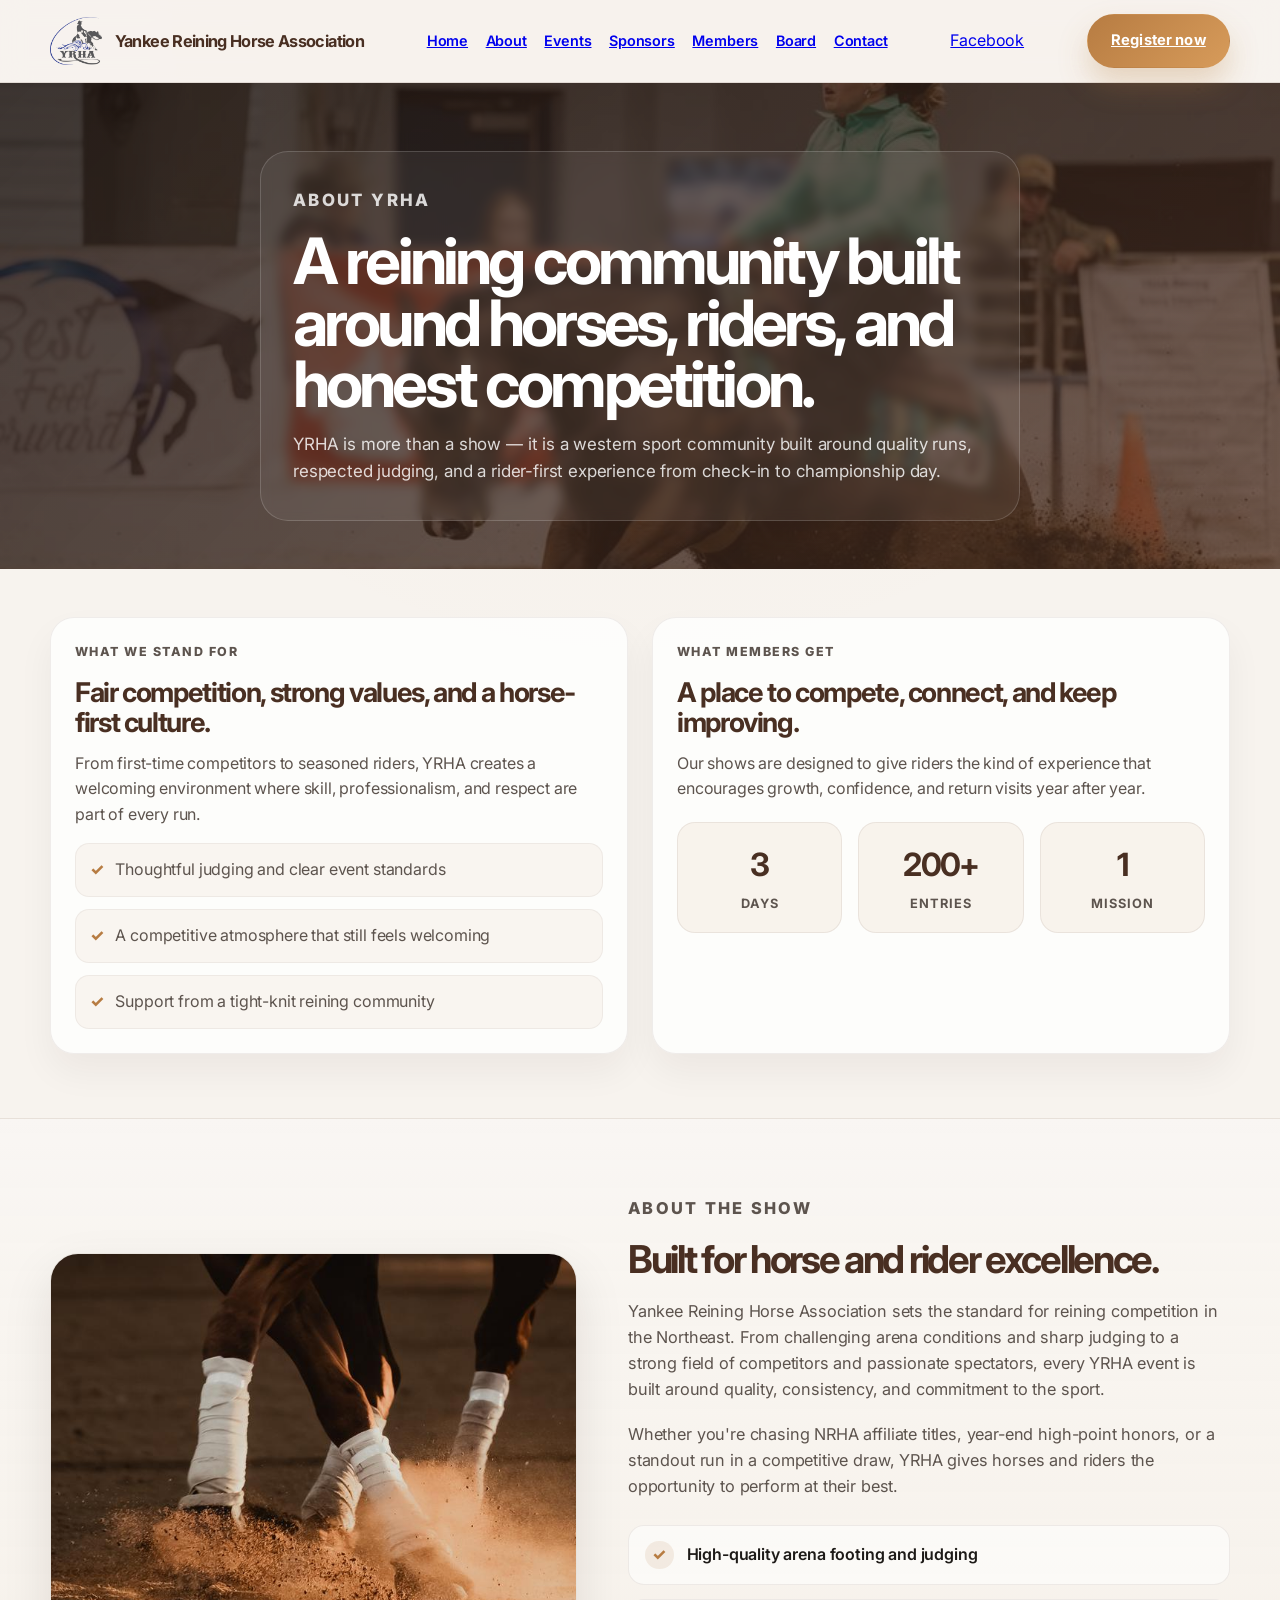
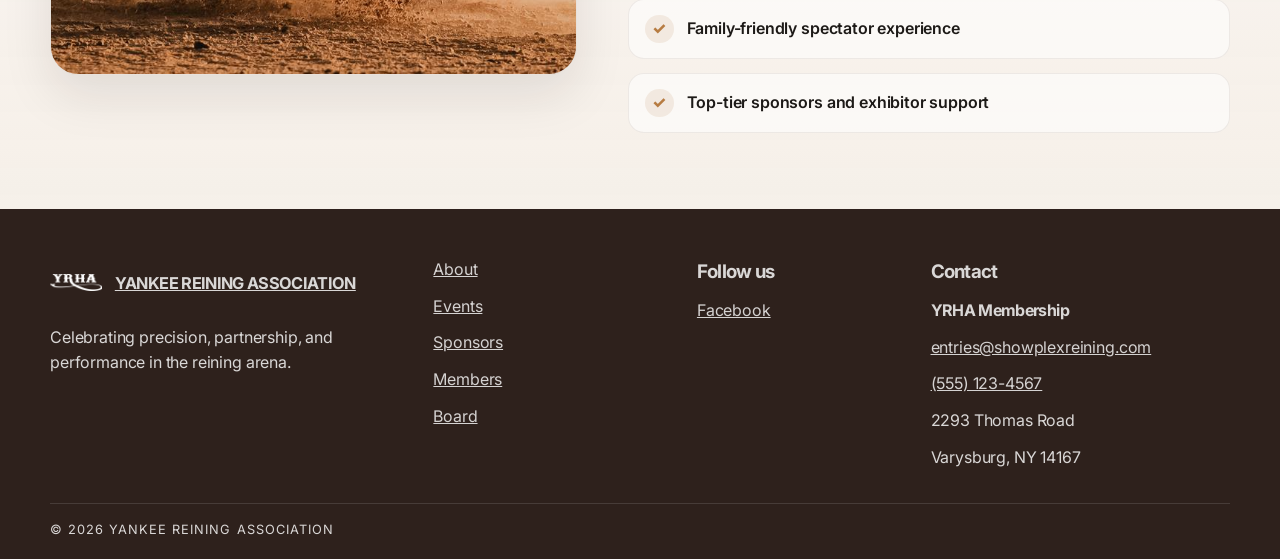
==== about.html @ 29416393 "small changes to the website.  Updated the navigation and footer links, added a Facebook link, and u" ====
<!DOCTYPE html>
<html lang="en">
  <head>
    <meta charset="UTF-8" />
    <meta name="viewport" content="width=device-width, initial-scale=1.0" />
    <title>About | YRHA</title>
    <link rel="preconnect" href="https://fonts.googleapis.com" />
    <link rel="preconnect" href="https://fonts.gstatic.com" crossorigin />
    <link href="https://fonts.googleapis.com/css2?family=Inter:wght@400;500;600;700;800;900&display=swap" rel="stylesheet" />
    <link rel="stylesheet" href="style.css" />
  </head>
  <body>
    <header class="site-header">
      <div class="container nav-wrap">
        <div class="brand" aria-label="Yankee Reining Horse Association">
          <img src="assets/logo-1.png" alt="YRHA logo" class="brand-logo" />
          <span class="brand-text">Yankee Reining Horse Association</span>
        </div>

        <nav class="main-nav" aria-label="Main navigation">
          <a href="index.html">Home</a>
          <a href="about.html">About</a>
          <a href="events.html">Events</a>
          <a href="sponsors.html">Sponsors</a>
          <a href="members.html">Members</a>
          <a href="board.html">Board</a>
          <a href="contact.html">Contact</a>
        </nav>

        <button class="nav-toggle" aria-label="Toggle menu" aria-expanded="false">
          <span></span>
          <span></span>
          <span></span>
        </button>

        <div class="social-links" aria-label="Social media links">
          <a href="https://www.facebook.com/yankeereiners" target="_blank" rel="noreferrer" aria-label="Facebook">Facebook</a>
        </div>

        <a href="https://docs.google.com/forms/d/e/1FAIpQLSfPFnOiqkP-DoOEEoHhEW9WnWeleWplbSbrL23Vqfxdky9NYQ/viewform" class="btn btn-primary nav-cta">Register now</a>
      </div>

      <div class="mobile-nav" aria-label="Mobile navigation">
        <a href="index.html">Home</a>
        <a href="about.html">About</a>
        <a href="events.html">Events</a>
        <a href="sponsors.html">Sponsors</a>
        <a href="members.html">Members</a>
        <a href="board.html">Board</a>
        <a href="contact.html">Contact</a>
      </div>
    </header>

    <script>
      const navToggle = document.querySelector('.nav-toggle');
      const mobileNav = document.querySelector('.mobile-nav');

      if (navToggle && mobileNav) {
        navToggle.addEventListener('click', () => {
          const isOpen = mobileNav.classList.toggle('is-open');
          navToggle.setAttribute('aria-expanded', String(isOpen));
        });
      }
    </script>

    <main>
      <section class="page-hero">
        <div class="container page-hero-inner">
          <p class="page-kicker">About YRHA</p>
          <h1>A reining community built around horses, riders, and honest competition.</h1>
          <p>YRHA is more than a show — it is a western sport community built around quality runs, respected judging, and a rider-first experience from check-in to championship day.</p>
        </div>
      </section>

      <section class="section page-content">
        <div class="container page-grid">
          <div class="page-panel">
            <p class="section-subhead">What we stand for</p>
            <h3>Fair competition, strong values, and a horse-first culture.</h3>
            <p>From first-time competitors to seasoned riders, YRHA creates a welcoming environment where skill, professionalism, and respect are part of every run.</p>
            <ul class="feature-list">
              <li>Thoughtful judging and clear event standards</li>
              <li>A competitive atmosphere that still feels welcoming</li>
              <li>Support from a tight-knit reining community</li>
            </ul>
          </div>

          <div class="page-panel">
            <p class="section-subhead">What members get</p>
            <h3>A place to compete, connect, and keep improving.</h3>
            <p>Our shows are designed to give riders the kind of experience that encourages growth, confidence, and return visits year after year.</p>
            <div class="mini-stats">
              <div class="mini-stat"><strong>3</strong><span>Days</span></div>
              <div class="mini-stat"><strong>200+</strong><span>Entries</span></div>
              <div class="mini-stat"><strong>1</strong><span>Mission</span></div>
            </div>
          </div>
        </div>
      </section>

      <section class="section split-section">
        <div class="container split-grid">
          <div class="section-image">
            <img src="assets/horse-feet.jpeg" alt="Horse rider in reining event" />
          </div>

          <div class="section-copy">
            <p class="eyebrow eyebrow-dark">About the show</p>
            <h2>Built for horse and rider excellence.</h2>
            <p>
              Yankee Reining Horse Association sets the standard for reining competition in the Northeast. From challenging arena conditions and sharp judging to a strong field of competitors and passionate spectators, every YRHA event is built around quality, consistency, and commitment to the sport.
            </p>
            <p>
              Whether you're chasing NRHA affiliate titles, year-end high-point honors, or a standout run in a competitive draw, YRHA gives horses and riders the opportunity to perform at their best.
            </p>

            <div class="check-list">
              <div><span class="check">✓</span><span>High-quality arena footing and judging</span></div>
              <div><span class="check">✓</span><span>Family-friendly spectator experience</span></div>
              <div><span class="check">✓</span><span>Top-tier sponsors and exhibitor support</span></div>
            </div>
          </div>
        </div>
      </section>
    </main>

    <footer id="contact" class="site-footer">
      <div class="container footer-grid">
        <div>
          <a href="index.html" class="brand footer-brand">
            <img src="assets/logo.png" alt="Showplex logo" class="brand-logo" />
            <span class="brand-text">YANKEE REINING ASSOCIATION</span>
          </a>
          <p>Celebrating precision, partnership, and performance in the reining arena.</p>
        </div>

        <div class="footer-links">
          <a href="about.html">About</a>
          <a href="events.html">Events</a>
          <a href="sponsors.html">Sponsors</a>
          <a href="members.html">Members</a>
          <a href="board.html">Board</a>
        </div>

        <div class="footer-socials">
          <h3>Follow us</h3>
          <a href="https://www.facebook.com/yankeereiners" target="_blank" rel="noreferrer">Facebook</a>
        </div>

        <div class="contact-box">
          <h3>Contact</h3>
          <p><strong>YRHA Membership</strong></p>
          <a href="mailto:entries@showplexreining.com">entries@showplexreining.com</a>
          <a href="tel:+15551234567">(555) 123-4567</a>
          <p>2293 Thomas Road</p>
          <p>Varysburg, NY 14167</p>
        </div>
      </div>
      <div class="container footer-bottom">
        <span>© 2026 YANKEE REINING ASSOCIATION</span>
      </div>
    </footer>
  </body>
</html>
---- style.css ----
:root {
  --bg: #f7f3ee;
  --surface: #fffdf9;
  --surface-soft: #f0e4d3;
  --primary: #492f22;
  --primary-dark: #2d1d17;
  --secondary: #b77c42;
  --secondary-soft: #f6dfbf;
  --accent: #8e6241;
  --text: #1d1a17;
  --text-soft: #5d544e;
  --line: rgba(73, 47, 34, 0.12);
  --shadow: 0 20px 50px rgba(33, 22, 17, 0.10);
  --radius: 22px;
  --container: 1180px;
  --section-space: 4.75rem;
}

* {
  box-sizing: border-box;
}

html {
  scroll-behavior: smooth;
}

body {
  margin: 0;
  font-family: "Inter", sans-serif;
  background:
    radial-gradient(circle at top, rgba(201, 141, 77, 0.05), transparent 30%),
    var(--bg);
  color: var(--text);
  line-height: 1.6;
  letter-spacing: -0.01em;
}

h1,
h2,
h3,
h4,
strong,
button {
  letter-spacing: -0.04em;
}

img {
  display: block;
  max-width: 100%;
}

p,
h1,
h2,
h3,
figure,
ul {
  margin: 0;
}

ul {
  padding-left: 0;
  list-style: none;
}

.container {
  width: min(var(--container), calc(100% - 2rem));
  margin: 0 auto;
}

.section {
  position: relative;
  padding: var(--section-space) 0;
}

.section + .section {
  border-top: 1px solid rgba(62, 42, 29, 0.08);
}

.site-header {
  position: sticky;
  top: 0;
  z-index: 50;
  backdrop-filter: blur(12px);
  background: rgba(247, 243, 238, 0.86);
  border-bottom: 1px solid var(--line);
}

.nav-wrap {
  display: flex;
  align-items: center;
  justify-content: space-between;
  gap: 1rem;
  min-height: 82px;
}

.brand {
  display: inline-flex;
  align-items: center;
  gap: 0.8rem;
  font-weight: 700;
  min-width: 0;
}

.brand-logo {
  width: 52px;
  height: 52px;
  object-fit: contain;
  border-radius: 12px;
}

.brand-text {
  font-size: 1.02rem;
  letter-spacing: -0.04em;
  color: var(--primary);
}

.main-nav {
  display: flex;
  align-items: center;
  gap: 1.1rem;
  color: var(--text-soft);
  font-size: 0.9rem;
  font-weight: 600;
}

.main-nav a,
.social-links a,
.footer-links a,
.contact-box a,
.footer-socials a {
  transition: color 0.2s ease, opacity 0.2s ease;
}

.main-nav a:hover,
.social-links a:hover,
.footer-links a:hover,
.contact-box a:hover,
.footer-socials a:hover {
  color: var(--primary);
}

.btn {
  display: inline-flex;
  align-items: center;
  justify-content: center;
  padding: 0.9rem 1.45rem;
  border-radius: 999px;
  border: 1px solid transparent;
  font-weight: 700;
  font-size: 0.92rem;
  letter-spacing: 0.01em;
  transition: transform 0.2s ease, box-shadow 0.2s ease, filter 0.2s ease;
}

.btn-primary {
  background: linear-gradient(135deg, var(--secondary) 0%, #d79b5a 100%);
  color: #fff;
  box-shadow: 0 16px 30px rgba(183, 124, 66, 0.28);
}

.btn-primary:hover {
  background: linear-gradient(135deg, #aa6f3d 0%, #c9864b 100%);
}

.cta-row {
  display: flex;
  flex-wrap: wrap;
  gap: 0.9rem;
  margin-top: 1.8rem;
}

.hero {
  position: relative;
  background: url("assets/Showplex background.jpeg") center/cover no-repeat;
  padding: 4.75rem 0 4.25rem;
  overflow: hidden;
}

.hero-overlay {
  position: absolute;
  inset: 0;
  background: linear-gradient(90deg, rgba(17, 12, 10, 0.64), rgba(17, 12, 10, 0.22));
}

.hero-grid {
  position: relative;
  z-index: 1;
  display: grid;
  grid-template-columns: 1.2fr 0.8fr;
  align-items: center;
  gap: clamp(2rem, 4vw, 4rem);
}

.hero-copy {
  color: white;
}

.hero-copy h1 {
  max-width: 650px;
  font-size: clamp(2.8rem, 5vw, 5rem);
  line-height: 0.96;
  letter-spacing: -0.06em;
  text-shadow: 0 8px 28px rgba(0, 0, 0, 0.12);
}

.hero-info-card {
  width: min(100%, 360px);
  padding: 1.8rem 1.5rem;
  border-radius: 26px;
  background: rgba(255, 255, 255, 0.95);
  box-shadow: 0 20px 40px rgba(33, 22, 17, 0.08);
  border: 1px solid rgba(22, 17, 15, 0.08);
}

.hero-info-card h2 {
  font-size: 2rem;
  letter-spacing: -0.05em;
  margin-bottom: 0.9rem;
  color: var(--primary);
}

.hero-metrics {
  display: flex;
  flex-wrap: wrap;
  gap: 1.25rem 1.5rem;
  margin-top: 2.2rem;
}

.hero-metrics li {
  display: flex;
  flex-direction: column;
  min-width: 120px;
  padding: 0.95rem 1.1rem;
  border-radius: 18px;
  background: rgba(255, 255, 255, 0.10);
  border: 1px solid rgba(255, 255, 255, 0.18);
  backdrop-filter: blur(8px);
  box-shadow: 0 16px 28px rgba(17, 12, 10, 0.12);
}

.hero-metrics strong {
  font-size: clamp(1.7rem, 2.2vw, 2.4rem);
  line-height: 1;
  letter-spacing: -0.06em;
  color: #fff;
}

.hero-metrics span {
  color: rgba(255, 255, 255, 0.82);
  font-size: 0.78rem;
  font-weight: 600;
  letter-spacing: 0.03em;
  text-transform: uppercase;
}

.split-section {
  background: linear-gradient(180deg, rgba(255,255,255,0.28), rgba(240,228,211,0.18));
}

.split-grid {
  display: grid;
  grid-template-columns: 1.05fr 1.2fr;
  align-items: center;
  gap: clamp(2rem, 4vw, 3.5rem);
}

.section-image {
  overflow: hidden;
  border-radius: 28px;
  box-shadow: var(--shadow);
  border: 1px solid rgba(73, 47, 34, 0.08);
}

.section-image img {
  width: 100%;
  height: 100%;
  min-height: 420px;
  object-fit: cover;
}

.section-copy {
  display: flex;
  flex-direction: column;
  gap: 1.15rem;
}

.eyebrow {
  display: inline-flex;
  align-items: center;
  gap: 0.5rem;
  font-size: 0.76rem;
  font-weight: 800;
  letter-spacing: 0.14em;
  text-transform: uppercase;
  color: var(--secondary);
}

.eyebrow-dark {
  color: var(--primary);
}

.section-copy h2 {
  font-size: clamp(2.2rem, 3vw, 3.1rem);
  line-height: 1.05;
  letter-spacing: -0.06em;
  color: var(--primary);
}

.section-copy p {
  color: var(--text-soft);
  font-size: 1.02rem;
}

.check-list {
  display: grid;
  gap: 0.9rem;
  margin-top: 0.5rem;
}

.check-list > div {
  display: flex;
  align-items: center;
  gap: 0.8rem;
  padding: 0.9rem 1rem;
  background: rgba(255,255,255,0.55);
  border: 1px solid rgba(73, 47, 34, 0.08);
  border-radius: 16px;
  color: var(--text);
  font-weight: 600;
}

.check {
  display: inline-flex;
  align-items: center;
  justify-content: center;
  width: 1.8rem;
  height: 1.8rem;
  border-radius: 50%;
  background: rgba(183, 124, 66, 0.12);
  color: var(--secondary);
  font-weight: 800;
}

.section-heading {
  display: flex;
  flex-direction: column;
  gap: 0.5rem;
  max-width: 640px;
  margin: 0 auto 2rem;
}

.section-heading.center {
  align-items: center;
  text-align: center;
}

.section-heading h2 {
  font-size: clamp(2rem, 3vw, 3rem);
  line-height: 1.08;
  letter-spacing: -0.06em;
  color: var(--primary);
}

.events-grid {
  display: grid;
  grid-template-columns: repeat(3, minmax(0, 1fr));
  gap: 1.5rem;
}

.event-card {
  display: flex;
  flex-direction: column;
  overflow: hidden;
  border-radius: 22px;
  background: rgba(255, 255, 255, 0.78);
  border: 1px solid rgba(73, 47, 34, 0.08);
  box-shadow: 0 18px 40px rgba(33, 22, 17, 0.06);
  transition: transform 0.2s ease, box-shadow 0.2s ease;
}

.event-card:hover {
  transform: translateY(-4px);
  box-shadow: 0 22px 46px rgba(33, 22, 17, 0.09);
}

.event-card img {
  width: 100%;
  height: 260px;
  object-fit: cover;
}

.event-copy {
  display: flex;
  flex-direction: column;
  gap: 0.8rem;
  padding: 1.35rem 1.2rem 1.5rem;
}

.event-tag {
  display: inline-flex;
  width: fit-content;
  padding: 0.42rem 0.7rem;
  border-radius: 999px;
  background: rgba(183, 124, 66, 0.12);
  color: var(--secondary);
  font-size: 0.72rem;
  font-weight: 800;
  letter-spacing: 0.08em;
  text-transform: uppercase;
}

.event-copy h3 {
  font-size: 1.6rem;
  line-height: 1.15;
  letter-spacing: -0.05em;
  color: var(--primary);
}

.event-copy p {
  color: var(--text-soft);
  font-size: 0.98rem;
}

.schedule-section,
.gallery-section,
.sponsor-section,
.board-section,
.members-section,
.cta-panel {
  background: linear-gradient(180deg, rgba(255,255,255,0.18), rgba(240,228,211,0.14));
}

.schedule-list {
  display: grid;
  gap: 1rem;
}

.schedule-item {
  display: grid;
  grid-template-columns: 120px 1fr;
  gap: 1.25rem;
  align-items: center;
  padding: 1.2rem 1.4rem;
  background: rgba(255,255,255,0.7);
  border: 1px solid rgba(73, 47, 34, 0.08);
  border-radius: 18px;
  box-shadow: 0 12px 24px rgba(33, 22, 17, 0.04);
}

.day {
  display: inline-flex;
  align-items: center;
  justify-content: center;
  min-height: 52px;
  padding: 0.7rem 0.9rem;
  background: rgba(183, 124, 66, 0.12);
  color: var(--secondary);
  border-radius: 12px;
  font-weight: 800;
  letter-spacing: 0.06em;
  text-transform: uppercase;
}

.details {
  display: flex;
  flex-direction: column;
  gap: 0.35rem;
}

.details h3 {
  font-size: 1.45rem;
  letter-spacing: -0.05em;
  color: var(--primary);
}

.details p {
  color: var(--text-soft);
}

.gallery-grid {
  display: grid;
  grid-template-columns: repeat(4, minmax(0, 1fr));
  gap: 1rem;
}

.gallery-grid img {
  width: 100%;
  height: 220px;
  object-fit: cover;
  border-radius: 20px;
  border: 1px solid rgba(73, 47, 34, 0.08);
  box-shadow: 0 14px 30px rgba(33, 22, 17, 0.08);
}

.sponsor-grid {
  display: grid;
  grid-template-columns: repeat(5, minmax(0, 1fr));
  gap: 1rem;
  margin-top: 1.5rem;
}

.sponsor-grid img {
  width: 100%;
  height: 120px;
  object-fit: contain;
  background: rgba(255,255,255,0.7);
  border: 1px solid rgba(73, 47, 34, 0.08);
  border-radius: 18px;
  padding: 0.8rem;
  box-shadow: 0 12px 24px rgba(33, 22, 17, 0.04);
}

.sponsor-grid-featured {
  max-width: 760px;
  margin: 1.5rem auto 0;
  grid-template-columns: repeat(3, minmax(150px, 1fr));
  justify-items: center;
}

.sponsor-grid-featured img {
  width: min(100%, 220px);
  max-width: 220px;
}

.additional-sponsors {
  margin-top: 1.5rem;
  text-align: center;
  font-size: 0.86rem;
  font-weight: 800;
  line-height: 1.9;
  letter-spacing: 0.08em;
  text-transform: uppercase;
  color: var(--primary);
}

.sponsor-note {
  margin-top: 1rem;
  text-align: center;
  color: var(--text-soft);
  font-weight: 600;
}

.board-layout {
  display: grid;
  grid-template-columns: 1.2fr 0.8fr;
  gap: 1.5rem;
  align-items: start;
}

.cards-container {
  display: grid;
  grid-template-columns: repeat(3, minmax(0, 1fr));
  gap: 1rem;
  max-width: 760px;
}

.card {
  padding: 1rem;
  border-radius: 22px;
  background: rgba(255,255,255,0.75);
  border: 1px solid rgba(73, 47, 34, 0.08);
  box-shadow: 0 18px 36px rgba(33, 22, 17, 0.05);
  text-align: center;
}

.card-img {
  width: 100%;
  height: 220px;
  object-fit: cover;
  border-radius: 16px;
  margin-bottom: 1rem;
}

.card-title {
  font-size: 1.5rem;
  letter-spacing: -0.05em;
  color: var(--primary);
}

.card-role {
  margin-top: 0.25rem;
  color: var(--secondary);
  font-weight: 700;
}

.card-contact {
  margin-top: 0.6rem;
  font-size: 0.92rem;
  color: var(--text-soft);
}

.card-contact a {
  color: var(--primary);
  font-weight: 600;
}

.board-info {
  display: flex;
}

.board-list {
  display: grid;
  gap: 0.8rem;
  width: 100%;
}

.board-item {
  display: flex;
  flex-direction: column;
  gap: 0.2rem;
  padding: 1rem 1.1rem;
  border-radius: 16px;
  background: rgba(255,255,255,0.7);
  border: 1px solid rgba(73, 47, 34, 0.08);
}

.board-label {
  color: var(--text-soft);
  font-size: 0.72rem;
  font-weight: 700;
  letter-spacing: 0.08em;
  text-transform: uppercase;
}

.board-item strong {
  color: var(--primary);
  font-size: 1.1rem;
  letter-spacing: -0.04em;
}

.members-grid {
  display: grid;
  grid-template-columns: repeat(3, minmax(0, 1fr));
  gap: 1.25rem;
  margin-top: 1.75rem;
}

.member-card {
  display: flex;
  flex-direction: column;
  gap: 0.9rem;
  padding: 1.4rem 1.2rem;
  border-radius: 22px;
  background: rgba(255,255,255,0.75);
  border: 1px solid rgba(73, 47, 34, 0.08);
  box-shadow: 0 16px 32px rgba(33, 22, 17, 0.05);
}

.member-icon {
  display: inline-flex;
  width: 3rem;
  height: 3rem;
  align-items: center;
  justify-content: center;
  border-radius: 14px;
  background: rgba(183, 124, 66, 0.12);
  font-size: 1.4rem;
}

.member-card h3 {
  font-size: 1.5rem;
  letter-spacing: -0.05em;
  color: var(--primary);
}

.member-card p {
  color: var(--text-soft);
  flex: 1;
}

.text-link {
  color: var(--secondary);
  font-weight: 800;
}

.standings-panel {
  background: rgba(255,255,255,0.77);
  border: 1px solid rgba(73, 47, 34, 0.08);
  border-radius: 24px;
  box-shadow: 0 18px 38px rgba(33, 22, 17, 0.06);
  overflow: hidden;
}

.standings-header {
  display: flex;
  align-items: center;
  justify-content: space-between;
  gap: 1rem;
  padding: 1.2rem 1.5rem 0.9rem;
  border-bottom: 1px solid rgba(73, 47, 34, 0.08);
}

.standings-header h3 {
  font-size: 1.8rem;
  letter-spacing: -0.05em;
  color: var(--primary);
}

.standings-header > span {
  color: var(--text-soft);
  font-size: 0.8rem;
  font-weight: 700;
  letter-spacing: 0.08em;
  text-transform: uppercase;
}

.standings-kicker {
  font-size: 0.72rem;
  font-weight: 800;
  letter-spacing: 0.12em;
  text-transform: uppercase;
  color: var(--secondary);
}

.standings-table {
  display: grid;
  width: 100%;
}

.standings-row {
  display: grid;
  grid-template-columns: 0.6fr 1.5fr 1.5fr 0.9fr;
  align-items: center;
  gap: 1rem;
  padding: 1rem 1.5rem;
  border-bottom: 1px solid rgba(73, 47, 34, 0.08);
  background: rgba(255,255,255,0.4);
}

.standings-row:last-child {
  border-bottom: none;
}

.standings-row span {
  color: var(--text);
  font-weight: 600;
}

.standings-head {
  background: rgba(183, 124, 66, 0.08);
}

.standings-head span {
  color: var(--primary);
  font-size: 0.72rem;
  font-weight: 800;
  letter-spacing: 0.1em;
  text-transform: uppercase;
}

.standings-row:not(.standings-head) span:first-child {
  color: var(--secondary);
  font-weight: 800;
}

.standings-row:not(.standings-head) span:last-child {
  justify-self: end;
  padding: 0.45rem 0.7rem;
  border-radius: 999px;
  background: rgba(183, 124, 66, 0.1);
  color: var(--primary);
  font-weight: 800;
}

.standings-disclaimer {
  margin-top: 1.5rem;
  padding: 1.25rem 1.4rem;
  border: 1px solid rgba(73, 47, 34, 0.1);
  border-radius: 20px;
  background: rgba(255, 247, 239, 0.9);
  color: var(--primary);
}

.standings-disclaimer p,
.standings-disclaimer li {
  font-size: 0.93rem;
  line-height: 1.7;
}

.standings-disclaimer p + p {
  margin-top: 0.75rem;
}

.standings-disclaimer strong {
  font-weight: 800;
}

.standings-disclaimer ul {
  margin: 0.75rem 0 0;
  padding-left: 1.2rem;
  list-style: disc;
}

.standings-disclaimer li + li {
  margin-top: 0.35rem;
}

.cta-box {
  display: flex;
  align-items: center;
  justify-content: space-between;
  gap: 1.2rem;
  padding: 2rem 2.2rem;
  background: linear-gradient(135deg, rgba(255,255,255,0.8), rgba(246,223,191,0.4));
  border: 1px solid rgba(73, 47, 34, 0.08);
  border-radius: 26px;
  box-shadow: 0 18px 38px rgba(33, 22, 17, 0.06);
}

.cta-box h2 {
  font-size: clamp(2rem, 3vw, 2.8rem);
  line-height: 1.1;
  letter-spacing: -0.06em;
  color: var(--primary);
}

.page-hero {
  position: relative;
  padding: 4.25rem 0 3rem;
  background: linear-gradient(135deg, rgba(32, 22, 17, 0.82), rgba(73, 47, 34, 0.72)), url("assets/Showplex background.jpeg") center/cover no-repeat;
}

.page-hero-inner {
  display: flex;
  flex-direction: column;
  gap: 1rem;
  max-width: 760px;
  padding: 2.2rem 2rem;
  border-radius: 28px;
  background: rgba(255, 255, 255, 0.06);
  border: 1px solid rgba(255, 255, 255, 0.16);
  backdrop-filter: blur(6px);
}

.page-kicker {
  font-size: 0.76rem;
  font-weight: 800;
  letter-spacing: 0.14em;
  text-transform: uppercase;
  color: #f6dfbf;
}

.page-hero h1 {
  font-size: clamp(2.5rem, 5vw, 4.25rem);
  line-height: 0.96;
  letter-spacing: -0.06em;
  color: #fff;
}

.page-hero p {
  color: rgba(255, 255, 255, 0.82);
  font-size: 1.06rem;
}

.page-content {
  padding: 3rem 0 4rem;
}

.page-grid {
  display: grid;
  grid-template-columns: repeat(2, minmax(0, 1fr));
  gap: 1.5rem;
}

.page-panel {
  padding: 1.5rem;
  border-radius: 24px;
  background: rgba(255, 255, 255, 0.78);
  border: 1px solid rgba(73, 47, 34, 0.08);
  box-shadow: 0 18px 36px rgba(33, 22, 17, 0.05);
}

.page-panel h3 {
  margin-bottom: 0.8rem;
  font-size: 1.7rem;
  line-height: 1.1;
  letter-spacing: -0.05em;
  color: var(--primary);
}

.page-panel p,
.page-panel li {
  color: var(--text-soft);
}

.feature-list,
.link-list,
.contact-list {
  display: grid;
  gap: 0.8rem;
  margin-top: 1rem;
}

.feature-list li,
.link-list li,
.contact-list li {
  display: flex;
  align-items: center;
  gap: 0.7rem;
  padding: 0.8rem 0.9rem;
  border-radius: 14px;
  background: rgba(183, 124, 66, 0.06);
  border: 1px solid rgba(73, 47, 34, 0.06);
}

.feature-list li::before,
.link-list li::before,
.contact-list li::before {
  content: "✓";
  color: var(--secondary);
  font-weight: 800;
}

.mini-stats {
  display: grid;
  grid-template-columns: repeat(3, minmax(0, 1fr));
  gap: 1rem;
  margin-top: 1.25rem;
}

.mini-stat {
  padding: 1rem;
  border-radius: 18px;
  background: rgba(183, 124, 66, 0.08);
  border: 1px solid rgba(73, 47, 34, 0.08);
  text-align: center;
}

.mini-stat strong {
  display: block;
  color: var(--primary);
  font-size: 2rem;
  letter-spacing: -0.05em;
}

.mini-stat span {
  color: var(--text-soft);
  font-size: 0.8rem;
  font-weight: 700;
  letter-spacing: 0.08em;
  text-transform: uppercase;
}

.section-subhead {
  margin-bottom: 1rem;
  font-size: 0.78rem;
  font-weight: 800;
  letter-spacing: 0.12em;
  text-transform: uppercase;
  color: var(--secondary);
}

.site-footer {
  padding: 3rem 0 1.2rem;
  background: rgba(38, 25, 20, 0.96);
  color: rgba(255,255,255,0.8);
}

.footer-grid {
  display: grid;
  grid-template-columns: 1.2fr 0.8fr 0.7fr 1fr;
  gap: 1.5rem;
  align-items: start;
}

.footer-brand {
  display: inline-flex;
  align-items: center;
  gap: 0.8rem;
  margin-bottom: 1rem;
}

.site-footer .brand-text,
.site-footer p,
.site-footer a,
.site-footer h3,
.site-footer span {
  color: rgba(255,255,255,0.82);
}

.footer-links,
.footer-socials,
.contact-box {
  display: flex;
  flex-direction: column;
  gap: 0.7rem;
}

.footer-links a,
.footer-socials a,
.contact-box a {
  color: rgba(255,255,255,0.8);
}

.footer-bottom {
  margin-top: 2rem;
  padding-top: 1rem;
  border-top: 1px solid rgba(255,255,255,0.12);
  font-size: 0.8rem;
  letter-spacing: 0.08em;
  text-transform: uppercase;
  color: rgba(255,255,255,0.64);
}

.mobile-nav {
  display: none;
  visibility: hidden;
  opacity: 0;
  max-height: 0;
  overflow: hidden;
  transition: max-height 0.3s ease, opacity 0.25s ease, padding 0.25s ease;
}

.mobile-nav.is-open {
  display: none;
  visibility: hidden;
  opacity: 0;
  max-height: 0;
  padding: 0;
}

.nav-toggle {
  display: none;
}

@media (max-width: 980px) {
  .hero-grid,
  .split-grid,
  .footer-grid,
  .board-layout,
  .board-grid,
  .cards-container,
  .members-grid {
    grid-template-columns: 1fr;
  }

  .events-grid,
  .gallery-grid,
  .sponsor-grid,
  .board-grid {
    grid-template-columns: repeat(2, minmax(0, 1fr));
  }

  .cards-container {
    max-width: 100%;
  }

  .card-img {
    height: 260px;
  }
}

@media (max-width: 760px) {
  .nav-wrap {
    flex-wrap: wrap;
    justify-content: space-between;
    padding: 0.8rem 0;
  }

  .main-nav,
  .nav-cta,
  .social-links {
    display: none;
  }

  .nav-toggle {
    display: flex;
  }

  .cards-container {
    grid-template-columns: repeat(2, minmax(0, 1fr));
  }

  .card-img {
    height: 200px;
  }

  .mobile-nav {
    display: none;
    flex-direction: column;
    gap: 0.75rem;
    border-top: 1px solid var(--line);
    background: rgba(245, 242, 236, 0.96);
  }

  .mobile-nav.is-open {
    display: flex;
    visibility: visible;
    max-height: 500px;
    opacity: 1;
    padding: 0 1rem 1rem;
  }
}

@media (max-width: 480px) {
  .container {
    width: min(var(--container), calc(100% - 1.2rem));
  }

  .brand-text {
    font-size: 0.92rem;
  }

  .hero-copy h1 {
    font-size: 2.5rem;
  }

  .cta-row {
    width: 100%;
  }

  .btn {
    width: 100%;
  }

  .cards-container {
    grid-template-columns: 1fr;
  }

  .card-img {
    height: 180px;
  }

  .hero-metrics {
    flex-direction: column;
    gap: 0.8rem;
  }

  .standings-row {
    min-width: 260px;
    gap: 0.75rem;
    padding: 0.8rem 0.9rem;
  }
}

.info-panel-section {
  background: linear-gradient(180deg, rgba(255,255,255,0.18), rgba(240,228,211,0.14));
}

.info-panel-grid {
  display: grid;
  grid-template-columns: repeat(2, minmax(0, 1fr));
  gap: 1.5rem;
}

.info-panel-box {
  display: flex;
  flex-direction: column;
  gap: 0.75rem;
  padding: 1.75rem 1.5rem;
  background: rgba(255,255,255,0.78);
  border: 1px solid rgba(73, 47, 34, 0.08);
  border-radius: 24px;
  box-shadow: 0 18px 36px rgba(33, 22, 17, 0.05);
}

.info-panel-box h3 {
  font-size: 1.8rem;
  line-height: 1.1;
  letter-spacing: -0.05em;
  color: var(--primary);
}

.info-panel-box p {
  color: var(--text-soft);
  font-size: 1rem;
}

.info-panel-box .section-subhead {
  margin-bottom: 0;
}
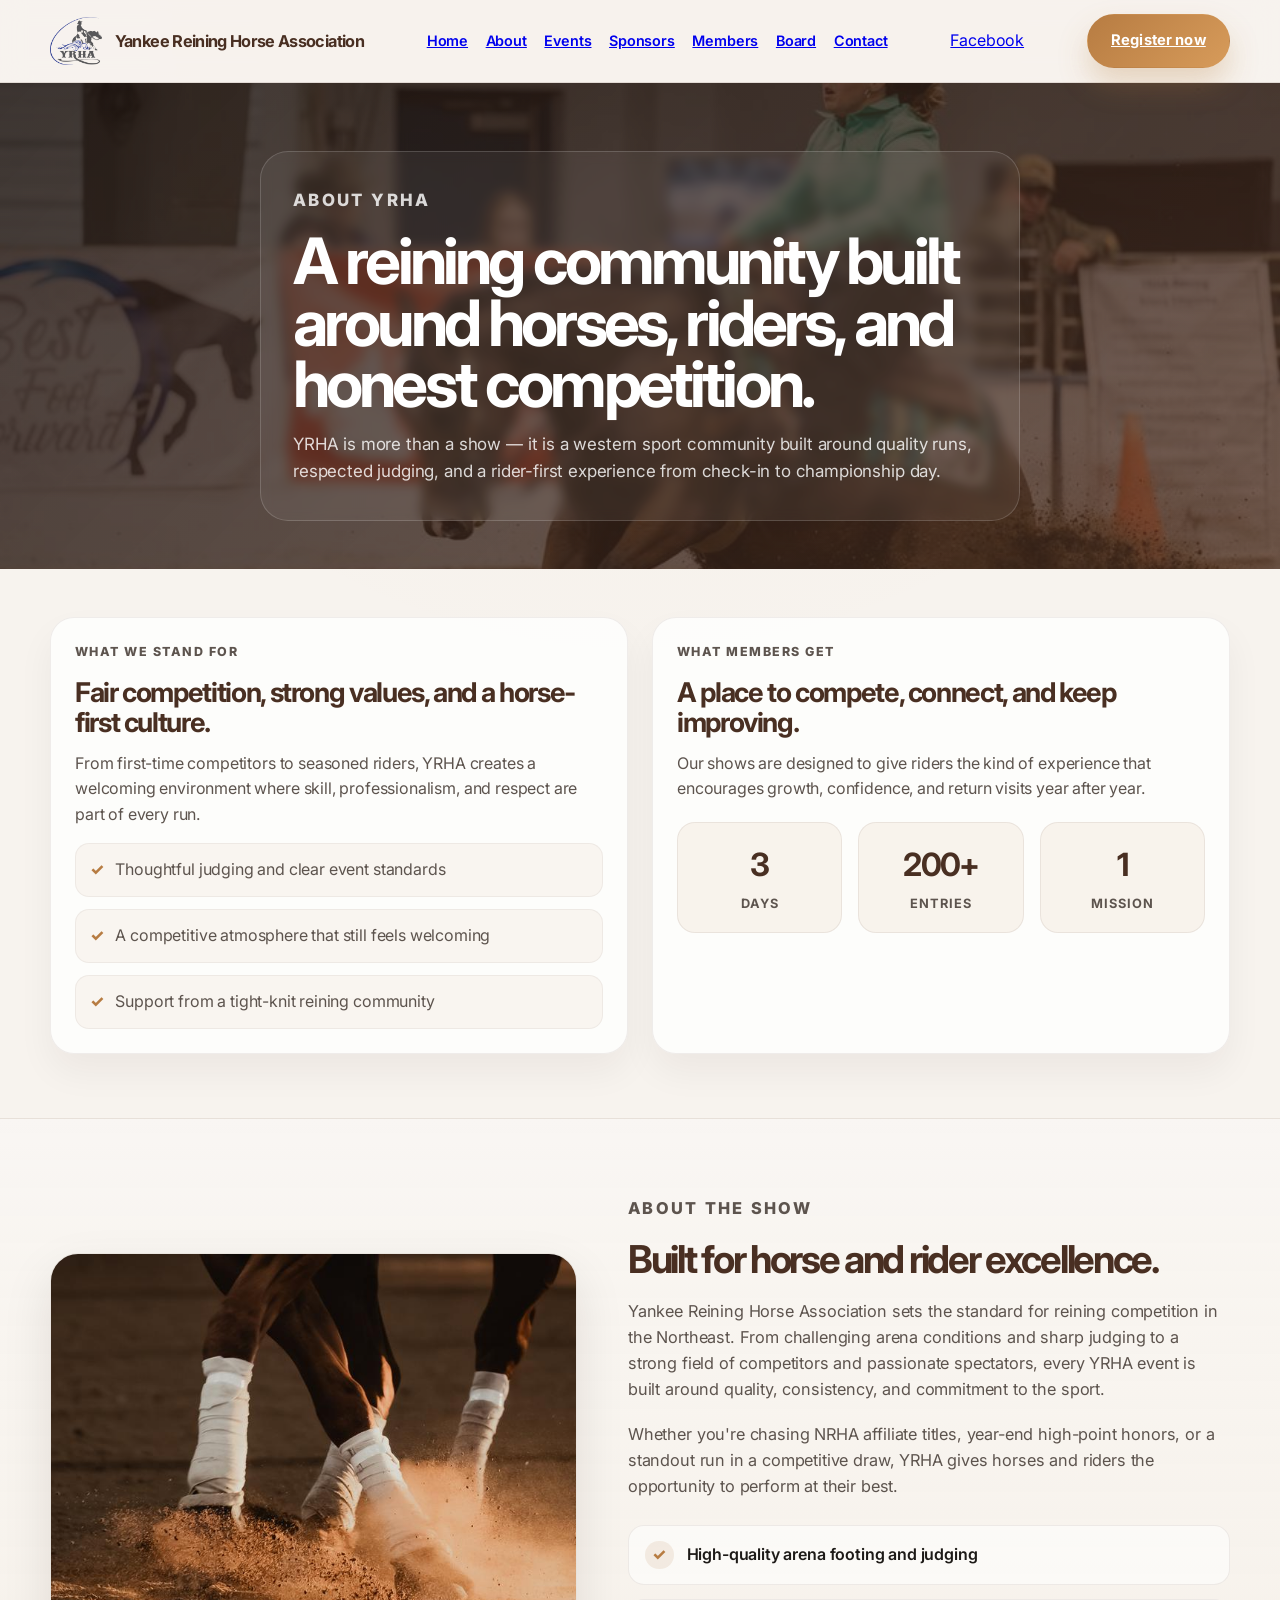
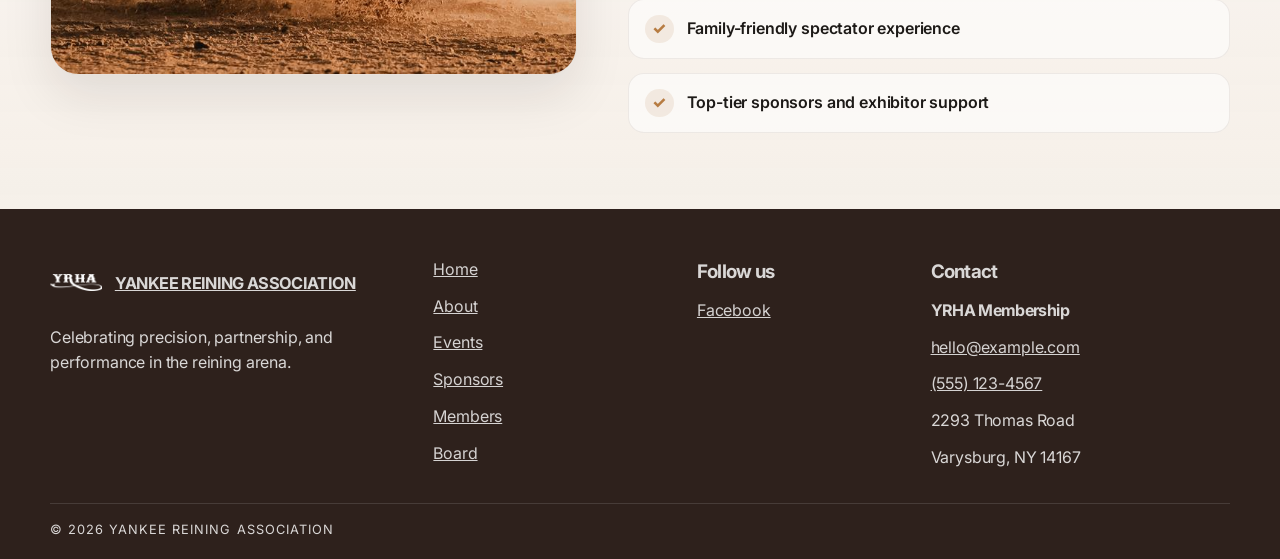
==== commit 236f6669: "mobile formatted and nav fixed" ====
--- a/about.html
+++ b/about.html
@@ -51,17 +51,7 @@
       </div>
     </header>
 
-    <script>
-      const navToggle = document.querySelector('.nav-toggle');
-      const mobileNav = document.querySelector('.mobile-nav');
-
-      if (navToggle && mobileNav) {
-        navToggle.addEventListener('click', () => {
-          const isOpen = mobileNav.classList.toggle('is-open');
-          navToggle.setAttribute('aria-expanded', String(isOpen));
-        });
-      }
-    </script>
+    <script src="script.js"></script>
 
     <main>
       <section class="page-hero">
@@ -135,6 +125,7 @@
         </div>
 
         <div class="footer-links">
+          <a href="index.html">Home</a>
           <a href="about.html">About</a>
           <a href="events.html">Events</a>
           <a href="sponsors.html">Sponsors</a>
@@ -150,7 +141,7 @@
         <div class="contact-box">
           <h3>Contact</h3>
           <p><strong>YRHA Membership</strong></p>
-          <a href="mailto:entries@showplexreining.com">entries@showplexreining.com</a>
+          <a href="mailto:hello@example.com">hello@example.com</a>
           <a href="tel:+15551234567">(555) 123-4567</a>
           <p>2293 Thomas Road</p>
           <p>Varysburg, NY 14167</p>
--- a/style.css
+++ b/style.css
@@ -1009,19 +1009,62 @@
   opacity: 0;
   max-height: 0;
   overflow: hidden;
-  transition: max-height 0.3s ease, opacity 0.25s ease, padding 0.25s ease;
+  padding: 0;
+  transition: max-height 0.25s ease, opacity 0.2s ease, padding 0.2s ease;
+}
+
+.mobile-nav a {
+  color: var(--primary);
+  font-weight: 700;
+  padding: 0.75rem 0;
+  border-bottom: 1px solid rgba(73, 47, 34, 0.08);
 }
 
 .mobile-nav.is-open {
-  display: none;
-  visibility: hidden;
-  opacity: 0;
-  max-height: 0;
-  padding: 0;
+  display: flex;
+  flex-direction: column;
+  visibility: visible;
+  opacity: 1;
+  max-height: 420px;
+  padding: 0.75rem 1rem 1rem;
+  background: rgba(255,255,255,0.96);
+  border-top: 1px solid rgba(73, 47, 34, 0.08);
+  box-shadow: 0 18px 28px rgba(33, 22, 17, 0.07);
 }
 
 .nav-toggle {
   display: none;
+  align-items: center;
+  justify-content: center;
+  flex-direction: column;
+  gap: 0.32rem;
+  width: 44px;
+  height: 44px;
+  border: 1px solid rgba(73, 47, 34, 0.18);
+  border-radius: 12px;
+  background: rgba(255, 255, 255, 0.4);
+  cursor: pointer;
+}
+
+.nav-toggle span {
+  display: block;
+  width: 18px;
+  height: 2px;
+  border-radius: 2px;
+  background: var(--primary);
+  transition: transform 0.2s ease, opacity 0.2s ease;
+}
+
+.nav-toggle[aria-expanded="true"] span:nth-child(1) {
+  transform: translateY(7px) rotate(45deg);
+}
+
+.nav-toggle[aria-expanded="true"] span:nth-child(2) {
+  opacity: 0;
+}
+
+.nav-toggle[aria-expanded="true"] span:nth-child(3) {
+  transform: translateY(-7px) rotate(-45deg);
 }
 
 @media (max-width: 980px) {
@@ -1031,14 +1074,17 @@
   .board-layout,
   .board-grid,
   .cards-container,
-  .members-grid {
+  .members-grid,
+  .page-grid,
+  .info-panel-grid {
     grid-template-columns: 1fr;
   }
 
   .events-grid,
   .gallery-grid,
   .sponsor-grid,
-  .board-grid {
+  .board-grid,
+  .members-grid {
     grid-template-columns: repeat(2, minmax(0, 1fr));
   }
 
@@ -1048,6 +1094,23 @@
 
   .card-img {
     height: 260px;
+  }
+
+  .mini-stats {
+    grid-template-columns: repeat(3, minmax(0, 1fr));
+  }
+
+  .sponsor-grid-featured {
+    grid-template-columns: repeat(2, minmax(0, 1fr));
+    max-width: 100%;
+  }
+
+  .schedule-item {
+    grid-template-columns: 1fr;
+  }
+
+  .footer-grid {
+    gap: 1.2rem;
   }
 }
 
@@ -1068,28 +1131,57 @@
     display: flex;
   }
 
-  .cards-container {
+  .hero-grid,
+  .page-grid,
+  .events-grid,
+  .gallery-grid,
+  .sponsor-grid,
+  .sponsor-grid-featured,
+  .cards-container,
+  .members-grid,
+  .info-panel-grid,
+  .schedule-list,
+  .footer-grid {
+    grid-template-columns: 1fr;
+  }
+
+  .cta-box {
+    flex-direction: column;
+    align-items: flex-start;
+    padding: 1.5rem 1.2rem;
+  }
+
+  .cta-box .btn {
+    width: 100%;
+  }
+
+  .mini-stats {
     grid-template-columns: repeat(2, minmax(0, 1fr));
   }
 
-  .card-img {
-    height: 200px;
-  }
-
-  .mobile-nav {
-    display: none;
+  .mini-stat strong {
+    font-size: 1.7rem;
+  }
+
+  .card-title {
+    font-size: 1.25rem;
+  }
+
+  .section-heading {
+    margin-bottom: 1.5rem;
+  }
+
+  .page-hero-inner {
+    padding: 1.5rem 1.1rem;
+  }
+
+  .standings-header {
     flex-direction: column;
-    gap: 0.75rem;
-    border-top: 1px solid var(--line);
-    background: rgba(245, 242, 236, 0.96);
-  }
-
-  .mobile-nav.is-open {
-    display: flex;
-    visibility: visible;
-    max-height: 500px;
-    opacity: 1;
-    padding: 0 1rem 1rem;
+    align-items: flex-start;
+  }
+
+  .standings-table {
+    overflow-x: auto;
   }
 }
 
@@ -1102,8 +1194,9 @@
     font-size: 0.92rem;
   }
 
-  .hero-copy h1 {
-    font-size: 2.5rem;
+  .hero-copy h1,
+  .page-hero h1 {
+    font-size: clamp(2.35rem, 12vw, 3.2rem);
   }
 
   .cta-row {
@@ -1114,12 +1207,29 @@
     width: 100%;
   }
 
-  .cards-container {
+  .mini-stats {
+    grid-template-columns: 1fr;
+  }
+
+  .mini-stat {
+    padding: 0.9rem 0.75rem;
+  }
+
+  .sponsor-grid,
+  .sponsor-grid-featured,
+  .cards-container,
+  .events-grid,
+  .gallery-grid,
+  .members-grid {
     grid-template-columns: 1fr;
   }
 
   .card-img {
     height: 180px;
+  }
+
+  .card-title {
+    font-size: 1.15rem;
   }
 
   .hero-metrics {
@@ -1128,45 +1238,22 @@
   }
 
   .standings-row {
-    min-width: 260px;
+    min-width: 280px;
     gap: 0.75rem;
     padding: 0.8rem 0.9rem;
   }
-}
-
-.info-panel-section {
-  background: linear-gradient(180deg, rgba(255,255,255,0.18), rgba(240,228,211,0.14));
-}
-
-.info-panel-grid {
-  display: grid;
-  grid-template-columns: repeat(2, minmax(0, 1fr));
-  gap: 1.5rem;
-}
-
-.info-panel-box {
-  display: flex;
-  flex-direction: column;
-  gap: 0.75rem;
-  padding: 1.75rem 1.5rem;
-  background: rgba(255,255,255,0.78);
-  border: 1px solid rgba(73, 47, 34, 0.08);
-  border-radius: 24px;
-  box-shadow: 0 18px 36px rgba(33, 22, 17, 0.05);
-}
-
-.info-panel-box h3 {
-  font-size: 1.8rem;
-  line-height: 1.1;
-  letter-spacing: -0.05em;
-  color: var(--primary);
-}
-
-.info-panel-box p {
-  color: var(--text-soft);
-  font-size: 1rem;
-}
-
-.info-panel-box .section-subhead {
-  margin-bottom: 0;
-}
+
+  .page-hero {
+    padding-top: 3rem;
+  }
+
+  .page-hero-inner {
+    padding: 1.25rem 1rem;
+  }
+
+  .section-copy h2,
+  .section-heading h2,
+  .cta-box h2 {
+    font-size: clamp(1.8rem, 8vw, 2.5rem);
+  }
+}
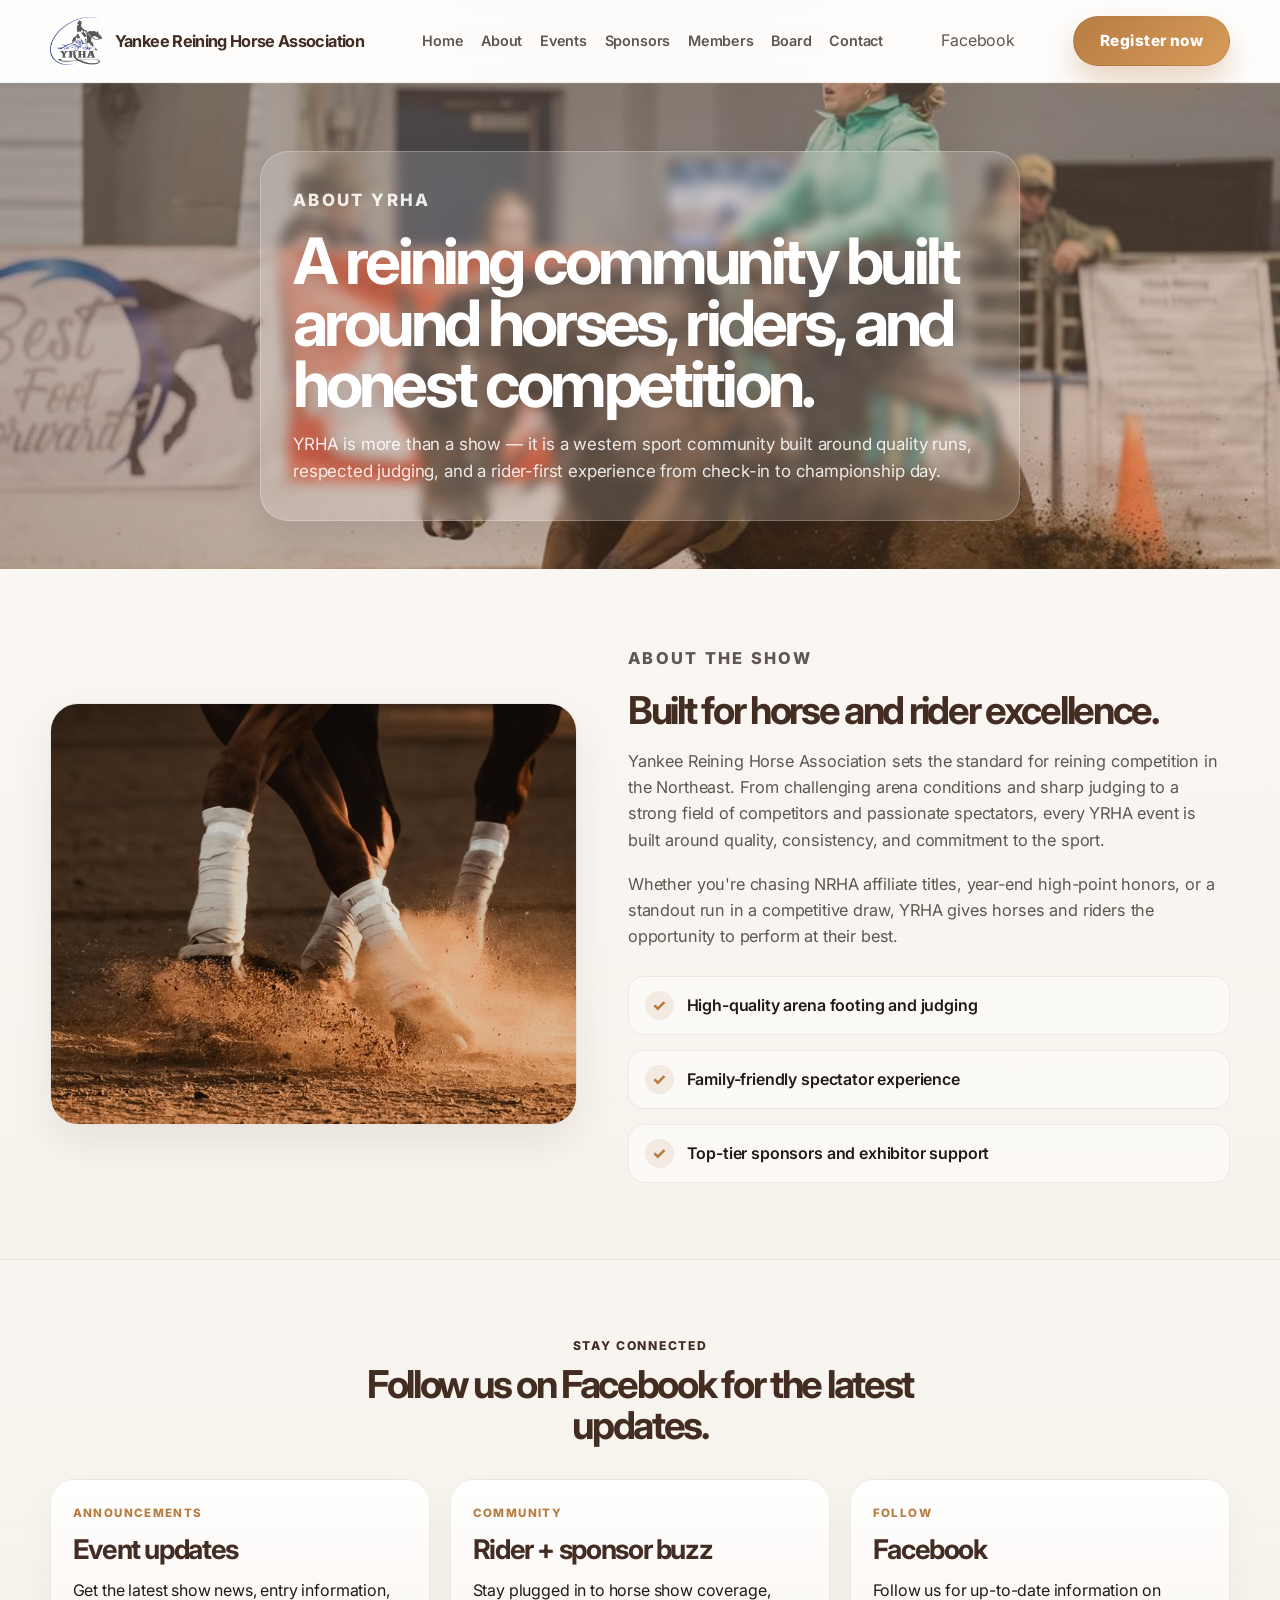
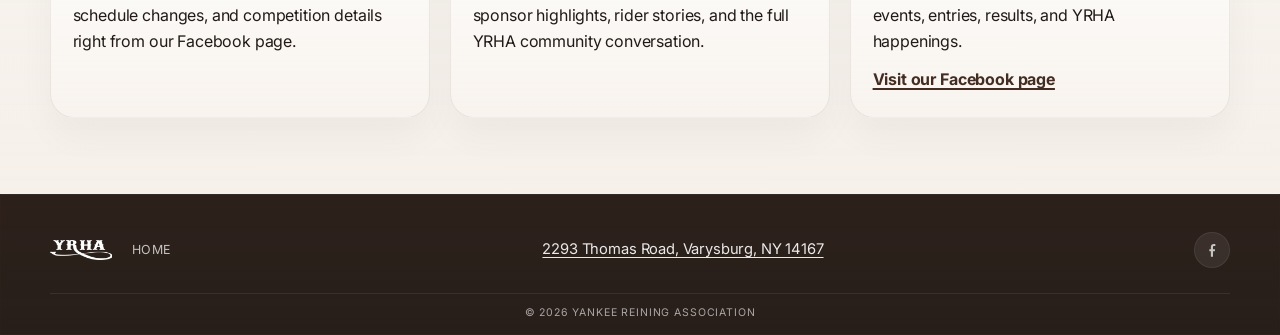
==== commit ad882fd8: "lots of Changes" ====
--- a/about.html
+++ b/about.html
@@ -37,7 +37,7 @@
           <a href="https://www.facebook.com/yankeereiners" target="_blank" rel="noreferrer" aria-label="Facebook">Facebook</a>
         </div>
 
-        <a href="https://docs.google.com/forms/d/e/1FAIpQLSfPFnOiqkP-DoOEEoHhEW9WnWeleWplbSbrL23Vqfxdky9NYQ/viewform" class="btn btn-primary nav-cta">Register now</a>
+        <a href="https://www.courtneysonlineoffice.com/yrha?fbclid=IwY2xjawVJz55leHRuA2FlbQIxMQBwZG9mBXNydGMGYXBwX2lkEDIyMjAzOTE3ODgyMDA4OTIAAR4bvT8Wq8OkluzwEXCNEvykCB8o2wKqbMzPvJDRI2pU63N30qRkBiQK_LdVtA_aem_6sNL9hoemNjg2xc374EpiA" class="btn btn-primary nav-cta">Register now</a>
       </div>
 
       <div class="mobile-nav" aria-label="Mobile navigation">
@@ -59,32 +59,6 @@
           <p class="page-kicker">About YRHA</p>
           <h1>A reining community built around horses, riders, and honest competition.</h1>
           <p>YRHA is more than a show — it is a western sport community built around quality runs, respected judging, and a rider-first experience from check-in to championship day.</p>
-        </div>
-      </section>
-
-      <section class="section page-content">
-        <div class="container page-grid">
-          <div class="page-panel">
-            <p class="section-subhead">What we stand for</p>
-            <h3>Fair competition, strong values, and a horse-first culture.</h3>
-            <p>From first-time competitors to seasoned riders, YRHA creates a welcoming environment where skill, professionalism, and respect are part of every run.</p>
-            <ul class="feature-list">
-              <li>Thoughtful judging and clear event standards</li>
-              <li>A competitive atmosphere that still feels welcoming</li>
-              <li>Support from a tight-knit reining community</li>
-            </ul>
-          </div>
-
-          <div class="page-panel">
-            <p class="section-subhead">What members get</p>
-            <h3>A place to compete, connect, and keep improving.</h3>
-            <p>Our shows are designed to give riders the kind of experience that encourages growth, confidence, and return visits year after year.</p>
-            <div class="mini-stats">
-              <div class="mini-stat"><strong>3</strong><span>Days</span></div>
-              <div class="mini-stat"><strong>200+</strong><span>Entries</span></div>
-              <div class="mini-stat"><strong>1</strong><span>Mission</span></div>
-            </div>
-          </div>
         </div>
       </section>
 
@@ -112,39 +86,58 @@
           </div>
         </div>
       </section>
+
+      <section class="section info-panel-section">
+        <div class="container">
+          <div class="section-heading center">
+            <p class="eyebrow eyebrow-dark">Stay connected</p>
+            <h2>Follow us on Facebook for the latest updates.</h2>
+          </div>
+
+          <div class="info-panel-grid">
+            <article class="info-panel-box">
+              <p class="section-subhead">Announcements</p>
+              <h3>Event updates</h3>
+              <p>Get the latest show news, entry information, schedule changes, and competition details right from our Facebook page.</p>
+            </article>
+
+            <article class="info-panel-box">
+              <p class="section-subhead">Community</p>
+              <h3>Rider + sponsor buzz</h3>
+              <p>Stay plugged in to horse show coverage, sponsor highlights, rider stories, and the full YRHA community conversation.</p>
+            </article>
+
+            <article class="info-panel-box">
+              <p class="section-subhead">Follow</p>
+              <h3>Facebook</h3>
+              <p>Follow us for up-to-date information on events, entries, results, and YRHA happenings.</p>
+              <a class="venue-link" href="https://www.facebook.com/yankeereiners" target="_blank" rel="noreferrer">Visit our Facebook page</a>
+            </article>
+          </div>
+        </div>
+      </section>
     </main>
 
     <footer id="contact" class="site-footer">
       <div class="container footer-grid">
-        <div>
-          <a href="index.html" class="brand footer-brand">
-            <img src="assets/logo.png" alt="Showplex logo" class="brand-logo" />
-            <span class="brand-text">YANKEE REINING ASSOCIATION</span>
-          </a>
-          <p>Celebrating precision, partnership, and performance in the reining arena.</p>
-        </div>
+        <a href="index.html" class="brand footer-brand" aria-label="Yankee Reining Horse Association home">
+          <img src="assets/logo.png" alt="YRHA logo" class="brand-logo" />
+        </a>
 
-        <div class="footer-links">
+        <nav class="footer-links" aria-label="Footer navigation">
           <a href="index.html">Home</a>
-          <a href="about.html">About</a>
-          <a href="events.html">Events</a>
-          <a href="sponsors.html">Sponsors</a>
-          <a href="members.html">Members</a>
-          <a href="board.html">Board</a>
+        </nav>
+
+        <div class="footer-address" aria-label="Showplex address">
+          <a href="https://www.google.com/maps/search/?api=1&query=2293+Thomas+Road+Varysburg+NY+14167" target="_blank" rel="noreferrer">2293 Thomas Road, Varysburg, NY 14167</a>
         </div>
 
         <div class="footer-socials">
-          <h3>Follow us</h3>
-          <a href="https://www.facebook.com/yankeereiners" target="_blank" rel="noreferrer">Facebook</a>
-        </div>
-
-        <div class="contact-box">
-          <h3>Contact</h3>
-          <p><strong>YRHA Membership</strong></p>
-          <a href="mailto:hello@example.com">hello@example.com</a>
-          <a href="tel:+15551234567">(555) 123-4567</a>
-          <p>2293 Thomas Road</p>
-          <p>Varysburg, NY 14167</p>
+          <a href="https://www.facebook.com/yankeereiners" target="_blank" rel="noreferrer" aria-label="Facebook">
+            <svg viewBox="0 0 24 24" aria-hidden="true" focusable="false">
+              <path d="M13.5 22v-8h2.7l.4-3h-3.1V7.5c0-.9.3-1.5 1.6-1.5H17V3.1c-.3-.1-1.3-.1-2.5-.1-2.5 0-4.2 1.5-4.2 4.3V11H8v3h2.3v8h3.2z"></path>
+            </svg>
+          </a>
         </div>
       </div>
       <div class="container footer-bottom">
--- a/style.css
+++ b/style.css
@@ -1,16 +1,16 @@
 :root {
-  --bg: #f7f3ee;
-  --surface: #fffdf9;
-  --surface-soft: #f0e4d3;
-  --primary: #492f22;
+  --bg: #f8f5f1;
+  --surface: #fffdfb;
+  --surface-soft: #f3e8dc;
+  --primary: #432d23;
   --primary-dark: #2d1d17;
   --secondary: #b77c42;
-  --secondary-soft: #f6dfbf;
-  --accent: #8e6241;
-  --text: #1d1a17;
-  --text-soft: #5d544e;
-  --line: rgba(73, 47, 34, 0.12);
-  --shadow: 0 20px 50px rgba(33, 22, 17, 0.10);
+  --secondary-soft: #f9ebd7;
+  --accent: #8d6240;
+  --text: #211a17;
+  --text-soft: #5f5651;
+  --line: rgba(73, 47, 34, 0.08);
+  --shadow: 0 18px 42px rgba(52, 35, 27, 0.08);
   --radius: 22px;
   --container: 1180px;
   --section-space: 4.75rem;
@@ -28,8 +28,8 @@
   margin: 0;
   font-family: "Inter", sans-serif;
   background:
-    radial-gradient(circle at top, rgba(201, 141, 77, 0.05), transparent 30%),
-    var(--bg);
+    radial-gradient(circle at top, rgba(201, 141, 77, 0.10), transparent 30%),
+    linear-gradient(180deg, #faf7f4 0%, #f6f1eb 100%);
   color: var(--text);
   line-height: 1.6;
   letter-spacing: -0.01em;
@@ -44,6 +44,59 @@
   letter-spacing: -0.04em;
 }
 
+a {
+  color: inherit;
+  text-decoration: none;
+}
+
+a[href] {
+  
+  text-decoration: underline;
+  text-underline-offset: 0.18em;
+  text-decoration-thickness: 2px;
+}
+
+a[href]:hover {
+  color: var(--primary);
+}
+
+.btn,
+.btn-primary,
+.btn[href],
+.btn-primary[href] {
+  text-decoration: none;
+}
+
+.brand,
+.main-nav a,
+.social-links a,
+.footer-links a,
+.footer-socials a,
+.contact-box a,
+.mobile-nav a,
+.nav-toggle,
+.event-slider-dot,
+.event-slider-control {
+  color: inherit;
+  text-decoration: none;
+}
+
+.main-nav a,
+.social-links a,
+.footer-links a,
+.footer-socials a,
+.contact-box a {
+  color: var(--text-soft);
+}
+
+.main-nav a:hover,
+.social-links a:hover,
+.footer-links a:hover,
+.footer-socials a:hover,
+.contact-box a:hover {
+  color: var(--primary);
+}
+
 img {
   display: block;
   max-width: 100%;
@@ -82,7 +135,7 @@
   top: 0;
   z-index: 50;
   backdrop-filter: blur(12px);
-  background: rgba(247, 243, 238, 0.86);
+  background: rgba(255, 255, 255, 0.82);
   border-bottom: 1px solid var(--line);
 }
 
@@ -92,6 +145,29 @@
   justify-content: space-between;
   gap: 1rem;
   min-height: 82px;
+}
+
+.nav-toggle {
+  display: none;
+  width: 48px;
+  height: 48px;
+  border: 1px solid rgba(73, 47, 34, 0.12);
+  border-radius: 12px;
+  background: rgba(255,255,255,0.7);
+  align-items: center;
+  justify-content: center;
+  flex-direction: column;
+  gap: 5px;
+  padding: 0;
+  cursor: pointer;
+}
+
+.nav-toggle span {
+  display: block;
+  width: 22px;
+  height: 2px;
+  border-radius: 999px;
+  background: var(--primary);
 }
 
 .brand {
@@ -127,7 +203,7 @@
 .main-nav a,
 .social-links a,
 .footer-links a,
-.contact-box a,
+contact-box a,
 .footer-socials a {
   transition: color 0.2s ease, opacity 0.2s ease;
 }
@@ -135,7 +211,7 @@
 .main-nav a:hover,
 .social-links a:hover,
 .footer-links a:hover,
-.contact-box a:hover,
+contact-box a:hover,
 .footer-socials a:hover {
   color: var(--primary);
 }
@@ -144,23 +220,31 @@
   display: inline-flex;
   align-items: center;
   justify-content: center;
-  padding: 0.9rem 1.45rem;
+  padding: 1rem 1.6rem;
   border-radius: 999px;
   border: 1px solid transparent;
-  font-weight: 700;
-  font-size: 0.92rem;
-  letter-spacing: 0.01em;
-  transition: transform 0.2s ease, box-shadow 0.2s ease, filter 0.2s ease;
+  font-weight: 800;
+  font-size: 0.96rem;
+  letter-spacing: 0.03em;
+  transition: transform 0.2s ease, box-shadow 0.2s ease, filter 0.2s ease, opacity 0.2s ease;
+  line-height: 1.1;
 }
 
 .btn-primary {
   background: linear-gradient(135deg, var(--secondary) 0%, #d79b5a 100%);
   color: #fff;
-  box-shadow: 0 16px 30px rgba(183, 124, 66, 0.28);
+  box-shadow: 0 16px 30px rgba(183, 124, 66, 0.32);
+  border-color: rgba(0,0,0,0.08);
 }
 
 .btn-primary:hover {
-  background: linear-gradient(135deg, #aa6f3d 0%, #c9864b 100%);
+  background: linear-gradient(135deg, #ad6e3d 0%, #d18d4e 100%);
+  color: #fff;
+  filter: brightness(1.02);
+}
+
+.btn:hover {
+  transform: translateY(-1px);
 }
 
 .cta-row {
@@ -172,7 +256,7 @@
 
 .hero {
   position: relative;
-  background: url("assets/Showplex background.jpeg") center/cover no-repeat;
+  background: linear-gradient(135deg, rgba(64, 40, 28, 0.78), rgba(126, 84, 49, 0.60)), url("assets/Showplex background.jpeg") center/cover no-repeat;
   padding: 4.75rem 0 4.25rem;
   overflow: hidden;
 }
@@ -180,7 +264,8 @@
 .hero-overlay {
   position: absolute;
   inset: 0;
-  background: linear-gradient(90deg, rgba(17, 12, 10, 0.64), rgba(17, 12, 10, 0.22));
+  background: linear-gradient(90deg, rgba(17, 12, 10, 0.38), rgba(17, 12, 10, 0.18));
+  pointer-events: none;
 }
 
 .hero-grid {
@@ -201,6 +286,7 @@
   font-size: clamp(2.8rem, 5vw, 5rem);
   line-height: 0.96;
   letter-spacing: -0.06em;
+  color: #fff;
   text-shadow: 0 8px 28px rgba(0, 0, 0, 0.12);
 }
 
@@ -213,11 +299,342 @@
   border: 1px solid rgba(22, 17, 15, 0.08);
 }
 
+.card-label {
+  display: inline-flex;
+  align-items: center;
+  gap: 0.45rem;
+  margin-bottom: 0.8rem;
+  padding: 0.4rem 0.7rem;
+  border-radius: 999px;
+  background: rgba(183, 124, 66, 0.12);
+  color: var(--secondary);
+  font-size: 0.66rem;
+  font-weight: 800;
+  letter-spacing: 0.12em;
+  text-transform: uppercase;
+}
+
 .hero-info-card h2 {
   font-size: 2rem;
   letter-spacing: -0.05em;
   margin-bottom: 0.9rem;
   color: var(--primary);
+}
+
+.hero-info-card ul {
+  display: grid;
+  gap: 0.7rem;
+  margin: 0;
+}
+
+.hero-info-card li {
+  display: flex;
+  align-items: center;
+  gap: 0.6rem;
+  padding: 0.7rem 0.8rem;
+  border-radius: 14px;
+  background: rgba(183, 124, 66, 0.06);
+  border: 1px solid rgba(73, 47, 34, 0.06);
+  color: var(--primary);
+  font-weight: 600;
+}
+
+.hero-info-card li::before {
+  content: "•";
+  color: var(--secondary);
+  font-size: 1.4rem;
+  line-height: 1;
+}
+
+.hero-info-card a {
+  color: var(--primary);
+  font-weight: 700;
+}
+
+.hero-info-card a:hover {
+  color: var(--secondary);
+}
+
+.section-heading {
+  display: flex;
+  flex-direction: column;
+  gap: 0.5rem;
+  max-width: 640px;
+  margin: 0 auto 2rem;
+}
+
+.section-heading.center {
+  align-items: center;
+  text-align: center;
+}
+
+.section-heading h2 {
+  font-size: clamp(2rem, 3vw, 3rem);
+  line-height: 1.08;
+  letter-spacing: -0.06em;
+  color: var(--primary);
+}
+
+.page-panel,
+.page-hero-inner,
+.member-card,
+.board-item,
+.schedule-item,
+.gallery-grid img,
+.sponsor-grid img,
+.site-footer,
+.standings-panel,
+.event-card,
+.info-panel-box,
+.card,
+.page-panel {
+  border: 1px solid rgba(73, 47, 34, 0.08);
+}
+
+.page-panel,
+.member-card,
+.board-item,
+.schedule-item,
+.event-card,
+.info-panel-box,
+.card,
+.standings-panel {
+  background: rgba(255, 255, 255, 0.72);
+  box-shadow: 0 16px 32px rgba(33, 22, 17, 0.04);
+}
+
+.schedule-section,
+.gallery-section,
+.sponsor-section,
+.board-section,
+.members-section,
+.cta-panel,
+.info-panel-section,
+.split-section {
+  background: linear-gradient(180deg, rgba(255,255,255,0.16), rgba(240,228,211,0.08));
+}
+
+.site-footer {
+  padding: 1.5rem 0 0.75rem;
+  background: linear-gradient(180deg, rgba(38, 25, 20, 0.97), rgba(30, 22, 18, 0.96));
+  color: rgba(255,255,255,0.8);
+  border-top: 1px solid rgba(255,255,255,0.06);
+}
+
+.footer-grid {
+  display: flex;
+  align-items: center;
+  gap: 1rem 1.25rem;
+  flex-wrap: wrap;
+}
+
+.footer-brand {
+  display: inline-flex;
+  align-items: center;
+  gap: 0.8rem;
+  margin-bottom: 0;
+}
+
+.footer-brand .brand-logo {
+  width: 62px;
+  height: 62px;
+}
+
+.footer-brand .brand-text {
+  font-size: 0.8rem;
+  letter-spacing: 0.04em;
+  text-transform: uppercase;
+}
+
+.footer-address {
+  display: flex;
+  align-items: center;
+  justify-content: center;
+  flex: 1 1 240px;
+  min-width: 220px;
+}
+
+.footer-address a {
+  color: rgba(255,255,255,0.9);
+  text-decoration: underline;
+  text-underline-offset: 0.18em;
+  font-size: 0.92rem;
+}
+
+.site-footer p {
+  display: none;
+}
+
+.footer-links,
+.footer-socials,
+.contact-box {
+  display: flex;
+  align-items: center;
+  gap: 0.8rem;
+  flex-wrap: wrap;
+}
+
+.footer-socials {
+  margin-left: auto;
+}
+
+.footer-links a,
+.footer-socials a,
+.contact-box a {
+  color: rgba(255,255,255,0.8);
+  text-decoration: none;
+  opacity: 0.9;
+  font-size: 0.78rem;
+  letter-spacing: 0.04em;
+  text-transform: uppercase;
+}
+
+.footer-socials a {
+  display: inline-flex;
+  align-items: center;
+  justify-content: center;
+  width: 2.25rem;
+  height: 2.25rem;
+  border-radius: 999px;
+  background: rgba(255,255,255,0.08);
+  border: 1px solid rgba(255,255,255,0.08);
+  transition: background 0.2s ease, transform 0.2s ease;
+}
+
+.footer-socials a:hover {
+  background: rgba(255,255,255,0.14);
+  transform: translateY(-1px);
+}
+
+.footer-socials svg {
+  width: 1rem;
+  height: 1rem;
+  fill: currentColor;
+}
+
+.footer-links a:hover,
+.footer-socials a:hover,
+.contact-box a:hover {
+  opacity: 1;
+  color: #fff;
+}
+
+.contact-box {
+  display: none;
+}
+
+.footer-bottom {
+  margin-top: 0.8rem;
+  padding-top: 0.65rem;
+  border-top: 1px solid rgba(255,255,255,0.08);
+  font-size: 0.66rem;
+  letter-spacing: 0.08em;
+  text-transform: uppercase;
+  color: rgba(255,255,255,0.6);
+  text-align: center;
+}
+
+@media (max-width: 980px) {
+  .footer-grid {
+    display: flex;
+    justify-content: flex-start;
+  }
+}
+
+@media (max-width: 760px) {
+  .site-footer {
+    padding-top: 1.5rem;
+  }
+
+  .footer-grid {
+    display: flex;
+    flex-direction: column;
+    align-items: flex-start;
+    gap: 0.9rem;
+  }
+
+  .footer-socials {
+    margin-left: 0;
+  }
+
+  .footer-links {
+    gap: 0.5rem 0.8rem;
+  }
+}
+
+.page-hero {
+  position: relative;
+  padding: 4.25rem 0 3rem;
+  background: linear-gradient(135deg, rgba(90, 63, 45, 0.46), rgba(156, 109, 72, 0.26)), url("assets/Showplex background.jpeg") center/cover no-repeat;
+  box-shadow: inset 0 1px 0 rgba(255,255,255,0.08);
+}
+
+.page-hero::before {
+  content: "";
+  position: absolute;
+  inset: 0;
+  background: linear-gradient(180deg, rgba(255,255,255,0.12), rgba(17,12,10,0.02));
+  pointer-events: none;
+}
+
+.page-hero-inner {
+  position: relative;
+  z-index: 1;
+  display: flex;
+  flex-direction: column;
+  gap: 1rem;
+  max-width: 760px;
+  padding: 2.2rem 2rem;
+  border-radius: 28px;
+  background: rgba(255, 255, 255, 0.16);
+  border: 1px solid rgba(255, 255, 255, 0.24);
+  backdrop-filter: blur(6px);
+  box-shadow: 0 18px 34px rgba(25, 15, 11, 0.10);
+}
+
+.page-kicker {
+  font-size: 0.76rem;
+  font-weight: 800;
+  letter-spacing: 0.14em;
+  text-transform: uppercase;
+  color: #f6dfbf;
+}
+
+.page-hero h1 {
+  font-size: clamp(2.5rem, 5vw, 4.25rem);
+  line-height: 0.96;
+  letter-spacing: -0.06em;
+  color: #fff;
+  text-shadow: 0 8px 24px rgba(0, 0, 0, 0.16);
+}
+
+.page-hero p {
+  color: rgba(255, 255, 255, 0.88);
+  font-size: 1.06rem;
+}
+
+.page-content {
+  padding: 3rem 0 4rem;
+}
+
+.page-panel {
+  padding: 1.5rem;
+  border-radius: 24px;
+  background: rgba(255, 255, 255, 0.76);
+  box-shadow: 0 16px 32px rgba(33, 22, 17, 0.04);
+}
+
+.page-panel h3 {
+  margin-bottom: 0.8rem;
+  font-size: 1.75rem;
+  line-height: 1.1;
+  letter-spacing: -0.05em;
+  color: var(--primary);
+}
+
+.page-panel p,
+.page-panel li {
+  color: var(--text-soft);
 }
 
 .hero-metrics {
@@ -255,7 +672,7 @@
 }
 
 .split-section {
-  background: linear-gradient(180deg, rgba(255,255,255,0.28), rgba(240,228,211,0.18));
+  background: linear-gradient(180deg, rgba(255,255,255,0.16), rgba(240,228,211,0.08));
 }
 
 .split-grid {
@@ -366,6 +783,129 @@
   display: grid;
   grid-template-columns: repeat(3, minmax(0, 1fr));
   gap: 1.5rem;
+}
+
+.event-slider {
+  position: relative;
+  overflow: hidden;
+  min-height: 560px;
+  border-radius: 28px;
+  background: rgba(255, 255, 255, 0.72);
+  border: 1px solid rgba(73, 47, 34, 0.08);
+  box-shadow: 0 20px 44px rgba(33, 22, 17, 0.08);
+}
+
+.event-slide {
+  position: absolute;
+  inset: 0;
+  opacity: 0;
+  pointer-events: none;
+  transition: opacity 0.7s ease;
+}
+
+.event-slide.active {
+  opacity: 1;
+  pointer-events: auto;
+}
+
+.event-slide img {
+  width: 100%;
+  height: 100%;
+  min-height: 560px;
+  object-fit: cover;
+}
+
+.event-slide-overlay {
+  position: absolute;
+  inset: 0;
+  background: linear-gradient(180deg, rgba(18, 12, 10, 0.18), rgba(18, 12, 10, 0.7));
+  pointer-events: none;
+}
+
+.event-slide-copy {
+  position: absolute;
+  left: clamp(1rem, 3vw, 2.25rem);
+  right: clamp(1rem, 3vw, 2.25rem);
+  bottom: clamp(1rem, 2.5vw, 2rem);
+  z-index: 1;
+  display: flex;
+  flex-direction: column;
+  gap: 0.7rem;
+  max-width: 520px;
+  padding: 1.25rem 1.35rem;
+  border-radius: 18px;
+  background: rgba(19, 15, 13, 0.24);
+  backdrop-filter: blur(4px);
+}
+
+.event-slide-copy .event-tag {
+  background: rgba(255,255,255,0.12);
+  color: #f9d8ad;
+}
+
+.event-slide-copy h3 {
+  color: #fff;
+  font-size: clamp(2rem, 3vw, 3rem);
+  line-height: 1.05;
+  letter-spacing: -0.06em;
+}
+
+.event-slide-copy p {
+  color: rgba(255,255,255,0.86);
+  font-size: 1rem;
+}
+
+.event-slider-dots {
+  position: absolute;
+  right: 1.25rem;
+  bottom: 1.25rem;
+  z-index: 2;
+  display: flex;
+  gap: 0.55rem;
+}
+
+.event-slider-dot {
+  width: 11px;
+  height: 11px;
+  border-radius: 50%;
+  border: none;
+  background: rgba(255,255,255,0.42);
+  cursor: pointer;
+  transition: transform 0.2s ease, background 0.2s ease;
+}
+
+.event-slider-dot.active {
+  background: #fff;
+  transform: scale(1.2);
+}
+
+.event-slider-control {
+  position: absolute;
+  top: 50%;
+  transform: translateY(-50%);
+  z-index: 2;
+  width: 42px;
+  height: 42px;
+  border: 1px solid rgba(255,255,255,0.6);
+  border-radius: 50%;
+  background: rgba(0,0,0,0.22);
+  color: #fff;
+  font-size: 2rem;
+  line-height: 1;
+  cursor: pointer;
+  transition: background 0.2s ease, transform 0.2s ease;
+}
+
+.event-slider-control:hover {
+  background: rgba(0,0,0,0.38);
+}
+
+.event-slider-prev {
+  left: 1rem;
+}
+
+.event-slider-next {
+  right: 1rem;
 }
 
 .event-card {
@@ -497,102 +1037,321 @@
   display: grid;
   grid-template-columns: repeat(5, minmax(0, 1fr));
   gap: 1rem;
-  margin-top: 1.5rem;
+  max-width: 1040px;
+  margin: 1.5rem auto 0;
 }
 
 .sponsor-grid img {
   width: 100%;
-  height: 120px;
+  height: 130px;
   object-fit: contain;
-  background: rgba(255,255,255,0.7);
+  background: rgba(255,255,255,0.9);
   border: 1px solid rgba(73, 47, 34, 0.08);
   border-radius: 18px;
   padding: 0.8rem;
+  box-shadow: 0 12px 24px rgba(33, 22, 17, 0.03);
+}
+
+.sponsor-section .section-heading {
+  max-width: 700px;
+}
+
+.sponsor-section .container {
+  display: flex;
+  flex-direction: column;
+  align-items: center;
+}
+
+.sponsor-slider {
+  position: relative;
+  width: min(100%, 760px);
+  margin-top: 1.5rem;
+}
+
+.sponsor-slider-track {
+  position: relative;
+  min-height: 220px;
+}
+
+.sponsor-slide {
+  display: none;
+}
+
+.sponsor-slide.active {
+  display: block;
+}
+
+.sponsor-slide img {
+  width: 100%;
+  height: 220px;
+  object-fit: contain;
+  background: rgba(255,255,255,0.9);
+  border: 1px solid rgba(73, 47, 34, 0.08);
+  border-radius: 22px;
+  padding: 1.25rem;
   box-shadow: 0 12px 24px rgba(33, 22, 17, 0.04);
 }
 
-.sponsor-grid-featured {
-  max-width: 760px;
-  margin: 1.5rem auto 0;
-  grid-template-columns: repeat(3, minmax(150px, 1fr));
-  justify-items: center;
-}
-
-.sponsor-grid-featured img {
-  width: min(100%, 220px);
-  max-width: 220px;
+.sponsor-slider-control {
+  position: absolute;
+  top: 50%;
+  transform: translateY(-50%);
+  width: 42px;
+  height: 42px;
+  border: 1px solid rgba(73, 47, 34, 0.12);
+  border-radius: 50%;
+  background: rgba(255,255,255,0.85);
+  color: var(--primary);
+  font-size: 1.8rem;
+  line-height: 1;
+  cursor: pointer;
+  z-index: 2;
+}
+
+.sponsor-slider-prev {
+  left: -14px;
+}
+
+.sponsor-slider-next {
+  right: -14px;
+}
+
+.sponsor-slider-dots {
+  display: flex;
+  justify-content: center;
+  gap: 0.55rem;
+  margin-top: 1rem;
+}
+
+.sponsor-slider-dot {
+  width: 10px;
+  height: 10px;
+  border: 0;
+  border-radius: 50%;
+  background: rgba(67, 45, 35, 0.2);
+  cursor: pointer;
+  padding: 0;
+}
+
+.sponsor-slider-dot.active {
+  background: var(--secondary);
 }
 
 .additional-sponsors {
-  margin-top: 1.5rem;
+  margin-top: 1.75rem;
   text-align: center;
-  font-size: 0.86rem;
+  font-size: 0.8rem;
   font-weight: 800;
   line-height: 1.9;
   letter-spacing: 0.08em;
   text-transform: uppercase;
   color: var(--primary);
-}
-
-.sponsor-note {
-  margin-top: 1rem;
-  text-align: center;
+  padding: 1rem 1.2rem;
+  border-radius: 18px;
+  background: rgba(255,255,255,0.7);
+  border: 1px solid rgba(73, 47, 34, 0.08);
+}
+
+.info-panel-grid {
+  display: grid;
+  grid-template-columns: repeat(3, minmax(0, 1fr));
+  gap: 1.25rem;
+}
+
+.info-panel-box {
+  display: flex;
+  flex-direction: column;
+  gap: 0.8rem;
+  padding: 1.5rem 1.35rem;
+  border-radius: 24px;
+  background: linear-gradient(180deg, rgba(255,255,255,0.96), rgba(248,243,238,0.8));
+  border: 1px solid rgba(73, 47, 34, 0.08);
+  box-shadow: 0 18px 36px rgba(33, 22, 17, 0.04);
+}
+
+.info-panel-box h3 {
+  font-size: 1.7rem;
+  line-height: 1.1;
+  letter-spacing: -0.05em;
+  color: var(--primary);
+}
+
+.section-subhead {
+  color: var(--secondary);
+  font-size: 0.72rem;
+  font-weight: 800;
+  letter-spacing: 0.12em;
+  text-transform: uppercase;
+}
+
+.event-date,
+.event-location {
   color: var(--text-soft);
   font-weight: 600;
 }
 
-.board-layout {
-  display: grid;
-  grid-template-columns: 1.2fr 0.8fr;
+.venue-link {
+  color: var(--primary);
+  font-weight: 700;
+  text-decoration: underline;
+  text-underline-offset: 0.2em;
+}
+
+.venue-link:hover {
+  color: var(--secondary);
+}
+
+.page-grid {
+  display: grid;
+  grid-template-columns: repeat(2, minmax(0, 1fr));
   gap: 1.5rem;
   align-items: start;
 }
 
+@media (max-width: 980px) {
+  .sponsor-grid,
+  .info-panel-grid {
+    grid-template-columns: repeat(2, minmax(0, 1fr));
+  }
+}
+
+@media (max-width: 760px) {
+  .sponsor-grid,
+  .info-panel-grid {
+    grid-template-columns: 1fr;
+  }
+
+  .sponsor-grid img {
+    height: 110px;
+  }
+}
+
+.members-shell {
+  display: grid;
+  grid-template-columns: 0.95fr 1.35fr;
+  gap: 1.5rem;
+  align-items: start;
+  margin-top: 1.75rem;
+}
+
+.members-grid {
+  display: grid;
+  grid-template-columns: 1fr;
+  gap: 1.25rem;
+}
+
+.member-card {
+  display: flex;
+  flex-direction: column;
+  gap: 0.9rem;
+  padding: 1.5rem 1.35rem;
+  border-radius: 22px;
+  background: linear-gradient(180deg, rgba(255,255,255,0.98), rgba(248,243,238,0.8));
+  border: 1px solid rgba(73, 47, 34, 0.08);
+  box-shadow: 0 18px 32px rgba(33, 22, 17, 0.04);
+  transition: transform 0.2s ease, box-shadow 0.2s ease;
+}
+
+.member-card:hover {
+  transform: translateY(-2px);
+  box-shadow: 0 22px 40px rgba(33, 22, 17, 0.06);
+}
+
+.member-icon {
+  display: inline-flex;
+  width: 3.2rem;
+  height: 3.2rem;
+  align-items: center;
+  justify-content: center;
+  border-radius: 16px;
+  background: linear-gradient(135deg, rgba(183, 124, 66, 0.15), rgba(255,255,255,0.9));
+  color: var(--primary);
+  font-size: 1.5rem;
+  box-shadow: inset 0 1px 0 rgba(255,255,255,0.5);
+}
+
+.member-card h3 {
+  font-size: 1.55rem;
+  line-height: 1.2;
+  letter-spacing: -0.05em;
+  color: var(--primary);
+}
+
+.member-card p {
+  color: var(--text-soft);
+  flex: 1;
+  line-height: 1.7;
+}
+
+.member-card .text-link {
+  margin-top: auto;
+  display: inline-flex;
+  align-items: center;
+  padding-top: 0.2rem;
+  font-weight: 800;
+  letter-spacing: -0.02em;
+}
+
+.board-layout {
+  display: grid;
+  grid-template-columns: 1.35fr 0.85fr;
+  gap: 1.5rem;
+  align-items: start;
+}
+
 .cards-container {
   display: grid;
-  grid-template-columns: repeat(3, minmax(0, 1fr));
+  grid-template-columns: repeat(2, minmax(0, 1fr));
   gap: 1rem;
-  max-width: 760px;
 }
 
 .card {
   padding: 1rem;
-  border-radius: 22px;
-  background: rgba(255,255,255,0.75);
+  border-radius: 24px;
+  background: linear-gradient(180deg, rgba(255,255,255,0.96), rgba(248,243,238,0.82));
   border: 1px solid rgba(73, 47, 34, 0.08);
-  box-shadow: 0 18px 36px rgba(33, 22, 17, 0.05);
+  box-shadow: 0 18px 36px rgba(33, 22, 17, 0.04);
   text-align: center;
+  transition: transform 0.2s ease, box-shadow 0.2s ease;
+}
+
+.card:hover {
+  transform: translateY(-2px);
+  box-shadow: 0 22px 40px rgba(33, 22, 17, 0.06);
 }
 
 .card-img {
   width: 100%;
-  height: 220px;
+  height: 230px;
   object-fit: cover;
-  border-radius: 16px;
+  border-radius: 18px;
   margin-bottom: 1rem;
+  background: #f2e7dc;
 }
 
 .card-title {
-  font-size: 1.5rem;
+  margin: 0;
+  font-size: 1.55rem;
+  line-height: 1.2;
   letter-spacing: -0.05em;
   color: var(--primary);
 }
 
 .card-role {
-  margin-top: 0.25rem;
+  margin-top: 0.35rem;
   color: var(--secondary);
   font-weight: 700;
 }
 
 .card-contact {
-  margin-top: 0.6rem;
-  font-size: 0.92rem;
+  margin-top: 0.7rem;
+  font-size: 0.95rem;
   color: var(--text-soft);
 }
 
 .card-contact a {
   color: var(--primary);
-  font-weight: 600;
+  font-weight: 700;
 }
 
 .board-info {
@@ -608,91 +1367,61 @@
 .board-item {
   display: flex;
   flex-direction: column;
-  gap: 0.2rem;
+  gap: 0.25rem;
   padding: 1rem 1.1rem;
-  border-radius: 16px;
-  background: rgba(255,255,255,0.7);
+  border-radius: 18px;
+  background: rgba(255,255,255,0.76);
   border: 1px solid rgba(73, 47, 34, 0.08);
+  box-shadow: 0 16px 30px rgba(33, 22, 17, 0.03);
 }
 
 .board-label {
   color: var(--text-soft);
   font-size: 0.72rem;
-  font-weight: 700;
-  letter-spacing: 0.08em;
+  font-weight: 800;
+  letter-spacing: 0.1em;
   text-transform: uppercase;
 }
 
 .board-item strong {
   color: var(--primary);
-  font-size: 1.1rem;
+  font-size: 1.15rem;
   letter-spacing: -0.04em;
 }
 
-.members-grid {
-  display: grid;
-  grid-template-columns: repeat(3, minmax(0, 1fr));
-  gap: 1.25rem;
-  margin-top: 1.75rem;
-}
-
-.member-card {
+.standings-panel {
   display: flex;
   flex-direction: column;
-  gap: 0.9rem;
-  padding: 1.4rem 1.2rem;
-  border-radius: 22px;
-  background: rgba(255,255,255,0.75);
+  gap: 1rem;
+  padding: 1.35rem;
+  border-radius: 26px;
+  background: linear-gradient(180deg, rgba(255,255,255,0.9), rgba(248,243,238,0.82));
   border: 1px solid rgba(73, 47, 34, 0.08);
-  box-shadow: 0 16px 32px rgba(33, 22, 17, 0.05);
-}
-
-.member-icon {
-  display: inline-flex;
-  width: 3rem;
-  height: 3rem;
-  align-items: center;
-  justify-content: center;
-  border-radius: 14px;
-  background: rgba(183, 124, 66, 0.12);
-  font-size: 1.4rem;
-}
-
-.member-card h3 {
-  font-size: 1.5rem;
-  letter-spacing: -0.05em;
-  color: var(--primary);
-}
-
-.member-card p {
-  color: var(--text-soft);
-  flex: 1;
-}
-
-.text-link {
-  color: var(--secondary);
-  font-weight: 800;
-}
-
-.standings-panel {
-  background: rgba(255,255,255,0.77);
-  border: 1px solid rgba(73, 47, 34, 0.08);
-  border-radius: 24px;
-  box-shadow: 0 18px 38px rgba(33, 22, 17, 0.06);
-  overflow: hidden;
+  box-shadow: 0 18px 36px rgba(33, 22, 17, 0.04);
 }
 
 .standings-header {
   display: flex;
-  align-items: center;
+  align-items: end;
   justify-content: space-between;
   gap: 1rem;
-  padding: 1.2rem 1.5rem 0.9rem;
+  padding-bottom: 0.9rem;
   border-bottom: 1px solid rgba(73, 47, 34, 0.08);
 }
 
+.standings-kicker {
+  margin: 0 0 0.25rem;
+  color: var(--secondary);
+  font-size: 0.72rem;
+  font-weight: 800;
+  letter-spacing: 0.12em;
+  text-transform: uppercase;
+}
+
 .standings-header h3 {
-  font-size: 1.8rem;
+  margin: 0;
+  font-size: clamp(1.5rem, 2vw, 2rem);
+  line-height: 1.1;
   letter-spacing: -0.05em;
   color: var(--primary);
 }
@@ -701,426 +1430,87 @@
   color: var(--text-soft);
   font-size: 0.8rem;
   font-weight: 700;
-  letter-spacing: 0.08em;
+  letter-spacing: 0.04em;
   text-transform: uppercase;
 }
 
-.standings-kicker {
+.standings-table {
+  display: grid;
+  gap: 0.65rem;
+}
+
+.standings-row {
+  display: grid;
+  grid-template-columns: 52px minmax(0, 1.2fr) minmax(0, 1.2fr) 70px;
+  gap: 0.7rem;
+  align-items: center;
+  padding: 0.85rem 0.9rem;
+  border-radius: 14px;
+  background: rgba(255,255,255,0.68);
+  border: 1px solid rgba(73, 47, 34, 0.06);
+  font-size: 0.96rem;
+  color: var(--text);
+}
+
+.standings-row span {
+  min-width: 0;
+  overflow: hidden;
+  text-overflow: ellipsis;
+  white-space: nowrap;
+}
+
+.standings-head {
+  background: rgba(183, 124, 66, 0.08);
+  color: var(--primary);
   font-size: 0.72rem;
   font-weight: 800;
+  letter-spacing: 0.11em;
+  text-transform: uppercase;
+}
+
+.standings-head span:last-child,
+.standings-row span:last-child {
+  justify-self: end;
+  font-weight: 800;
+  color: var(--secondary);
+}
+
+.standings-disclaimer {
+  padding: 1rem 1.1rem;
+  border-radius: 18px;
+  background: linear-gradient(135deg, rgba(183, 124, 66, 0.10), rgba(255,255,255,0.7));
+  border: 1px solid rgba(183, 124, 66, 0.18);
+}
+
+.disclaimer-label {
+  margin-bottom: 0.65rem;
+  color: var(--secondary);
+  font-size: 0.74rem;
+  font-weight: 900;
   letter-spacing: 0.12em;
   text-transform: uppercase;
-  color: var(--secondary);
-}
-
-.standings-table {
-  display: grid;
-  width: 100%;
-}
-
-.standings-row {
-  display: grid;
-  grid-template-columns: 0.6fr 1.5fr 1.5fr 0.9fr;
-  align-items: center;
-  gap: 1rem;
-  padding: 1rem 1.5rem;
-  border-bottom: 1px solid rgba(73, 47, 34, 0.08);
-  background: rgba(255,255,255,0.4);
-}
-
-.standings-row:last-child {
-  border-bottom: none;
-}
-
-.standings-row span {
-  color: var(--text);
-  font-weight: 600;
-}
-
-.standings-head {
-  background: rgba(183, 124, 66, 0.08);
-}
-
-.standings-head span {
-  color: var(--primary);
-  font-size: 0.72rem;
-  font-weight: 800;
-  letter-spacing: 0.1em;
-  text-transform: uppercase;
-}
-
-.standings-row:not(.standings-head) span:first-child {
-  color: var(--secondary);
-  font-weight: 800;
-}
-
-.standings-row:not(.standings-head) span:last-child {
-  justify-self: end;
-  padding: 0.45rem 0.7rem;
-  border-radius: 999px;
-  background: rgba(183, 124, 66, 0.1);
-  color: var(--primary);
-  font-weight: 800;
-}
-
-.standings-disclaimer {
-  margin-top: 1.5rem;
-  padding: 1.25rem 1.4rem;
-  border: 1px solid rgba(73, 47, 34, 0.1);
-  border-radius: 20px;
-  background: rgba(255, 247, 239, 0.9);
-  color: var(--primary);
 }
 
 .standings-disclaimer p,
 .standings-disclaimer li {
-  font-size: 0.93rem;
-  line-height: 1.7;
-}
-
-.standings-disclaimer p + p {
-  margin-top: 0.75rem;
-}
-
-.standings-disclaimer strong {
-  font-weight: 800;
+  color: var(--text-soft);
+  line-height: 1.6;
 }
 
 .standings-disclaimer ul {
-  margin: 0.75rem 0 0;
-  padding-left: 1.2rem;
-  list-style: disc;
+  margin: 0.85rem 0 0;
+  padding-left: 1.1rem;
 }
 
 .standings-disclaimer li + li {
   margin-top: 0.35rem;
 }
 
-.cta-box {
-  display: flex;
-  align-items: center;
-  justify-content: space-between;
-  gap: 1.2rem;
-  padding: 2rem 2.2rem;
-  background: linear-gradient(135deg, rgba(255,255,255,0.8), rgba(246,223,191,0.4));
-  border: 1px solid rgba(73, 47, 34, 0.08);
-  border-radius: 26px;
-  box-shadow: 0 18px 38px rgba(33, 22, 17, 0.06);
-}
-
-.cta-box h2 {
-  font-size: clamp(2rem, 3vw, 2.8rem);
-  line-height: 1.1;
-  letter-spacing: -0.06em;
-  color: var(--primary);
-}
-
-.page-hero {
-  position: relative;
-  padding: 4.25rem 0 3rem;
-  background: linear-gradient(135deg, rgba(32, 22, 17, 0.82), rgba(73, 47, 34, 0.72)), url("assets/Showplex background.jpeg") center/cover no-repeat;
-}
-
-.page-hero-inner {
-  display: flex;
-  flex-direction: column;
-  gap: 1rem;
-  max-width: 760px;
-  padding: 2.2rem 2rem;
-  border-radius: 28px;
-  background: rgba(255, 255, 255, 0.06);
-  border: 1px solid rgba(255, 255, 255, 0.16);
-  backdrop-filter: blur(6px);
-}
-
-.page-kicker {
-  font-size: 0.76rem;
-  font-weight: 800;
-  letter-spacing: 0.14em;
-  text-transform: uppercase;
-  color: #f6dfbf;
-}
-
-.page-hero h1 {
-  font-size: clamp(2.5rem, 5vw, 4.25rem);
-  line-height: 0.96;
-  letter-spacing: -0.06em;
-  color: #fff;
-}
-
-.page-hero p {
-  color: rgba(255, 255, 255, 0.82);
-  font-size: 1.06rem;
-}
-
-.page-content {
-  padding: 3rem 0 4rem;
-}
-
-.page-grid {
-  display: grid;
-  grid-template-columns: repeat(2, minmax(0, 1fr));
-  gap: 1.5rem;
-}
-
-.page-panel {
-  padding: 1.5rem;
-  border-radius: 24px;
-  background: rgba(255, 255, 255, 0.78);
-  border: 1px solid rgba(73, 47, 34, 0.08);
-  box-shadow: 0 18px 36px rgba(33, 22, 17, 0.05);
-}
-
-.page-panel h3 {
-  margin-bottom: 0.8rem;
-  font-size: 1.7rem;
-  line-height: 1.1;
-  letter-spacing: -0.05em;
-  color: var(--primary);
-}
-
-.page-panel p,
-.page-panel li {
-  color: var(--text-soft);
-}
-
-.feature-list,
-.link-list,
-.contact-list {
-  display: grid;
-  gap: 0.8rem;
-  margin-top: 1rem;
-}
-
-.feature-list li,
-.link-list li,
-.contact-list li {
-  display: flex;
-  align-items: center;
-  gap: 0.7rem;
-  padding: 0.8rem 0.9rem;
-  border-radius: 14px;
-  background: rgba(183, 124, 66, 0.06);
-  border: 1px solid rgba(73, 47, 34, 0.06);
-}
-
-.feature-list li::before,
-.link-list li::before,
-.contact-list li::before {
-  content: "✓";
-  color: var(--secondary);
-  font-weight: 800;
-}
-
-.mini-stats {
-  display: grid;
-  grid-template-columns: repeat(3, minmax(0, 1fr));
-  gap: 1rem;
-  margin-top: 1.25rem;
-}
-
-.mini-stat {
-  padding: 1rem;
-  border-radius: 18px;
-  background: rgba(183, 124, 66, 0.08);
-  border: 1px solid rgba(73, 47, 34, 0.08);
-  text-align: center;
-}
-
-.mini-stat strong {
-  display: block;
-  color: var(--primary);
-  font-size: 2rem;
-  letter-spacing: -0.05em;
-}
-
-.mini-stat span {
-  color: var(--text-soft);
-  font-size: 0.8rem;
-  font-weight: 700;
-  letter-spacing: 0.08em;
-  text-transform: uppercase;
-}
-
-.section-subhead {
-  margin-bottom: 1rem;
-  font-size: 0.78rem;
-  font-weight: 800;
-  letter-spacing: 0.12em;
-  text-transform: uppercase;
-  color: var(--secondary);
-}
-
-.site-footer {
-  padding: 3rem 0 1.2rem;
-  background: rgba(38, 25, 20, 0.96);
-  color: rgba(255,255,255,0.8);
-}
-
-.footer-grid {
-  display: grid;
-  grid-template-columns: 1.2fr 0.8fr 0.7fr 1fr;
-  gap: 1.5rem;
-  align-items: start;
-}
-
-.footer-brand {
-  display: inline-flex;
-  align-items: center;
-  gap: 0.8rem;
-  margin-bottom: 1rem;
-}
-
-.site-footer .brand-text,
-.site-footer p,
-.site-footer a,
-.site-footer h3,
-.site-footer span {
-  color: rgba(255,255,255,0.82);
-}
-
-.footer-links,
-.footer-socials,
-.contact-box {
-  display: flex;
-  flex-direction: column;
-  gap: 0.7rem;
-}
-
-.footer-links a,
-.footer-socials a,
-.contact-box a {
-  color: rgba(255,255,255,0.8);
-}
-
-.footer-bottom {
-  margin-top: 2rem;
-  padding-top: 1rem;
-  border-top: 1px solid rgba(255,255,255,0.12);
-  font-size: 0.8rem;
-  letter-spacing: 0.08em;
-  text-transform: uppercase;
-  color: rgba(255,255,255,0.64);
-}
-
 .mobile-nav {
   display: none;
-  visibility: hidden;
-  opacity: 0;
-  max-height: 0;
-  overflow: hidden;
-  padding: 0;
-  transition: max-height 0.25s ease, opacity 0.2s ease, padding 0.2s ease;
-}
-
-.mobile-nav a {
-  color: var(--primary);
-  font-weight: 700;
-  padding: 0.75rem 0;
-  border-bottom: 1px solid rgba(73, 47, 34, 0.08);
-}
-
-.mobile-nav.is-open {
-  display: flex;
-  flex-direction: column;
-  visibility: visible;
-  opacity: 1;
-  max-height: 420px;
-  padding: 0.75rem 1rem 1rem;
-  background: rgba(255,255,255,0.96);
-  border-top: 1px solid rgba(73, 47, 34, 0.08);
-  box-shadow: 0 18px 28px rgba(33, 22, 17, 0.07);
-}
-
-.nav-toggle {
-  display: none;
-  align-items: center;
-  justify-content: center;
-  flex-direction: column;
-  gap: 0.32rem;
-  width: 44px;
-  height: 44px;
-  border: 1px solid rgba(73, 47, 34, 0.18);
-  border-radius: 12px;
-  background: rgba(255, 255, 255, 0.4);
-  cursor: pointer;
-}
-
-.nav-toggle span {
-  display: block;
-  width: 18px;
-  height: 2px;
-  border-radius: 2px;
-  background: var(--primary);
-  transition: transform 0.2s ease, opacity 0.2s ease;
-}
-
-.nav-toggle[aria-expanded="true"] span:nth-child(1) {
-  transform: translateY(7px) rotate(45deg);
-}
-
-.nav-toggle[aria-expanded="true"] span:nth-child(2) {
-  opacity: 0;
-}
-
-.nav-toggle[aria-expanded="true"] span:nth-child(3) {
-  transform: translateY(-7px) rotate(-45deg);
-}
-
-@media (max-width: 980px) {
-  .hero-grid,
-  .split-grid,
-  .footer-grid,
-  .board-layout,
-  .board-grid,
-  .cards-container,
-  .members-grid,
-  .page-grid,
-  .info-panel-grid {
-    grid-template-columns: 1fr;
-  }
-
-  .events-grid,
-  .gallery-grid,
-  .sponsor-grid,
-  .board-grid,
-  .members-grid {
-    grid-template-columns: repeat(2, minmax(0, 1fr));
-  }
-
-  .cards-container {
-    max-width: 100%;
-  }
-
-  .card-img {
-    height: 260px;
-  }
-
-  .mini-stats {
-    grid-template-columns: repeat(3, minmax(0, 1fr));
-  }
-
-  .sponsor-grid-featured {
-    grid-template-columns: repeat(2, minmax(0, 1fr));
-    max-width: 100%;
-  }
-
-  .schedule-item {
-    grid-template-columns: 1fr;
-  }
-
-  .footer-grid {
-    gap: 1.2rem;
-  }
 }
 
 @media (max-width: 760px) {
-  .nav-wrap {
-    flex-wrap: wrap;
-    justify-content: space-between;
-    padding: 0.8rem 0;
-  }
-
   .main-nav,
   .nav-cta,
   .social-links {
@@ -1131,129 +1521,62 @@
     display: flex;
   }
 
-  .hero-grid,
-  .page-grid,
-  .events-grid,
-  .gallery-grid,
-  .sponsor-grid,
-  .sponsor-grid-featured,
+  .mobile-nav {
+    display: none;
+    flex-direction: column;
+    width: 100%;
+    padding: 0.75rem 1rem 1rem;
+    background: rgba(255,255,255,0.96);
+    border-top: 1px solid rgba(73, 47, 34, 0.08);
+    box-shadow: 0 18px 28px rgba(33, 22, 17, 0.07);
+  }
+
+  .mobile-nav a {
+    padding: 0.7rem 0.25rem;
+    color: var(--primary);
+    font-weight: 600;
+    border-bottom: 1px solid rgba(73, 47, 34, 0.08);
+  }
+
+  .mobile-nav a:last-child {
+    border-bottom: none;
+  }
+
+  .mobile-nav.is-open {
+    display: flex;
+  }
+}
+
+@media (min-width: 761px) {
+  .mobile-nav,
+  .nav-toggle {
+    display: none !important;
+  }
+}
+
+@media (max-width: 980px) {
+  .board-layout,
+  .members-shell {
+    grid-template-columns: 1fr;
+  }
+
+  .cards-container {
+    grid-template-columns: repeat(2, minmax(0, 1fr));
+  }
+}
+
+@media (max-width: 760px) {
   .cards-container,
-  .members-grid,
-  .info-panel-grid,
-  .schedule-list,
-  .footer-grid {
-    grid-template-columns: 1fr;
-  }
-
-  .cta-box {
-    flex-direction: column;
-    align-items: flex-start;
-    padding: 1.5rem 1.2rem;
-  }
-
-  .cta-box .btn {
-    width: 100%;
-  }
-
-  .mini-stats {
-    grid-template-columns: repeat(2, minmax(0, 1fr));
-  }
-
-  .mini-stat strong {
-    font-size: 1.7rem;
-  }
-
-  .card-title {
-    font-size: 1.25rem;
-  }
-
-  .section-heading {
-    margin-bottom: 1.5rem;
-  }
-
-  .page-hero-inner {
-    padding: 1.5rem 1.1rem;
-  }
-
-  .standings-header {
-    flex-direction: column;
-    align-items: flex-start;
-  }
-
-  .standings-table {
-    overflow-x: auto;
-  }
-}
-
-@media (max-width: 480px) {
-  .container {
-    width: min(var(--container), calc(100% - 1.2rem));
-  }
-
-  .brand-text {
-    font-size: 0.92rem;
-  }
-
-  .hero-copy h1,
-  .page-hero h1 {
-    font-size: clamp(2.35rem, 12vw, 3.2rem);
-  }
-
-  .cta-row {
-    width: 100%;
-  }
-
-  .btn {
-    width: 100%;
-  }
-
-  .mini-stats {
-    grid-template-columns: 1fr;
-  }
-
-  .mini-stat {
-    padding: 0.9rem 0.75rem;
-  }
-
-  .sponsor-grid,
-  .sponsor-grid-featured,
-  .cards-container,
-  .events-grid,
-  .gallery-grid,
   .members-grid {
     grid-template-columns: 1fr;
   }
 
+  .board-layout,
+  .members-shell {
+    gap: 1rem;
+  }
+
   .card-img {
-    height: 180px;
-  }
-
-  .card-title {
-    font-size: 1.15rem;
-  }
-
-  .hero-metrics {
-    flex-direction: column;
-    gap: 0.8rem;
-  }
-
-  .standings-row {
-    min-width: 280px;
-    gap: 0.75rem;
-    padding: 0.8rem 0.9rem;
-  }
-
-  .page-hero {
-    padding-top: 3rem;
-  }
-
-  .page-hero-inner {
-    padding: 1.25rem 1rem;
-  }
-
-  .section-copy h2,
-  .section-heading h2,
-  .cta-box h2 {
-    font-size: clamp(1.8rem, 8vw, 2.5rem);
-  }
-}
+    height: 210px;
+  }
+}
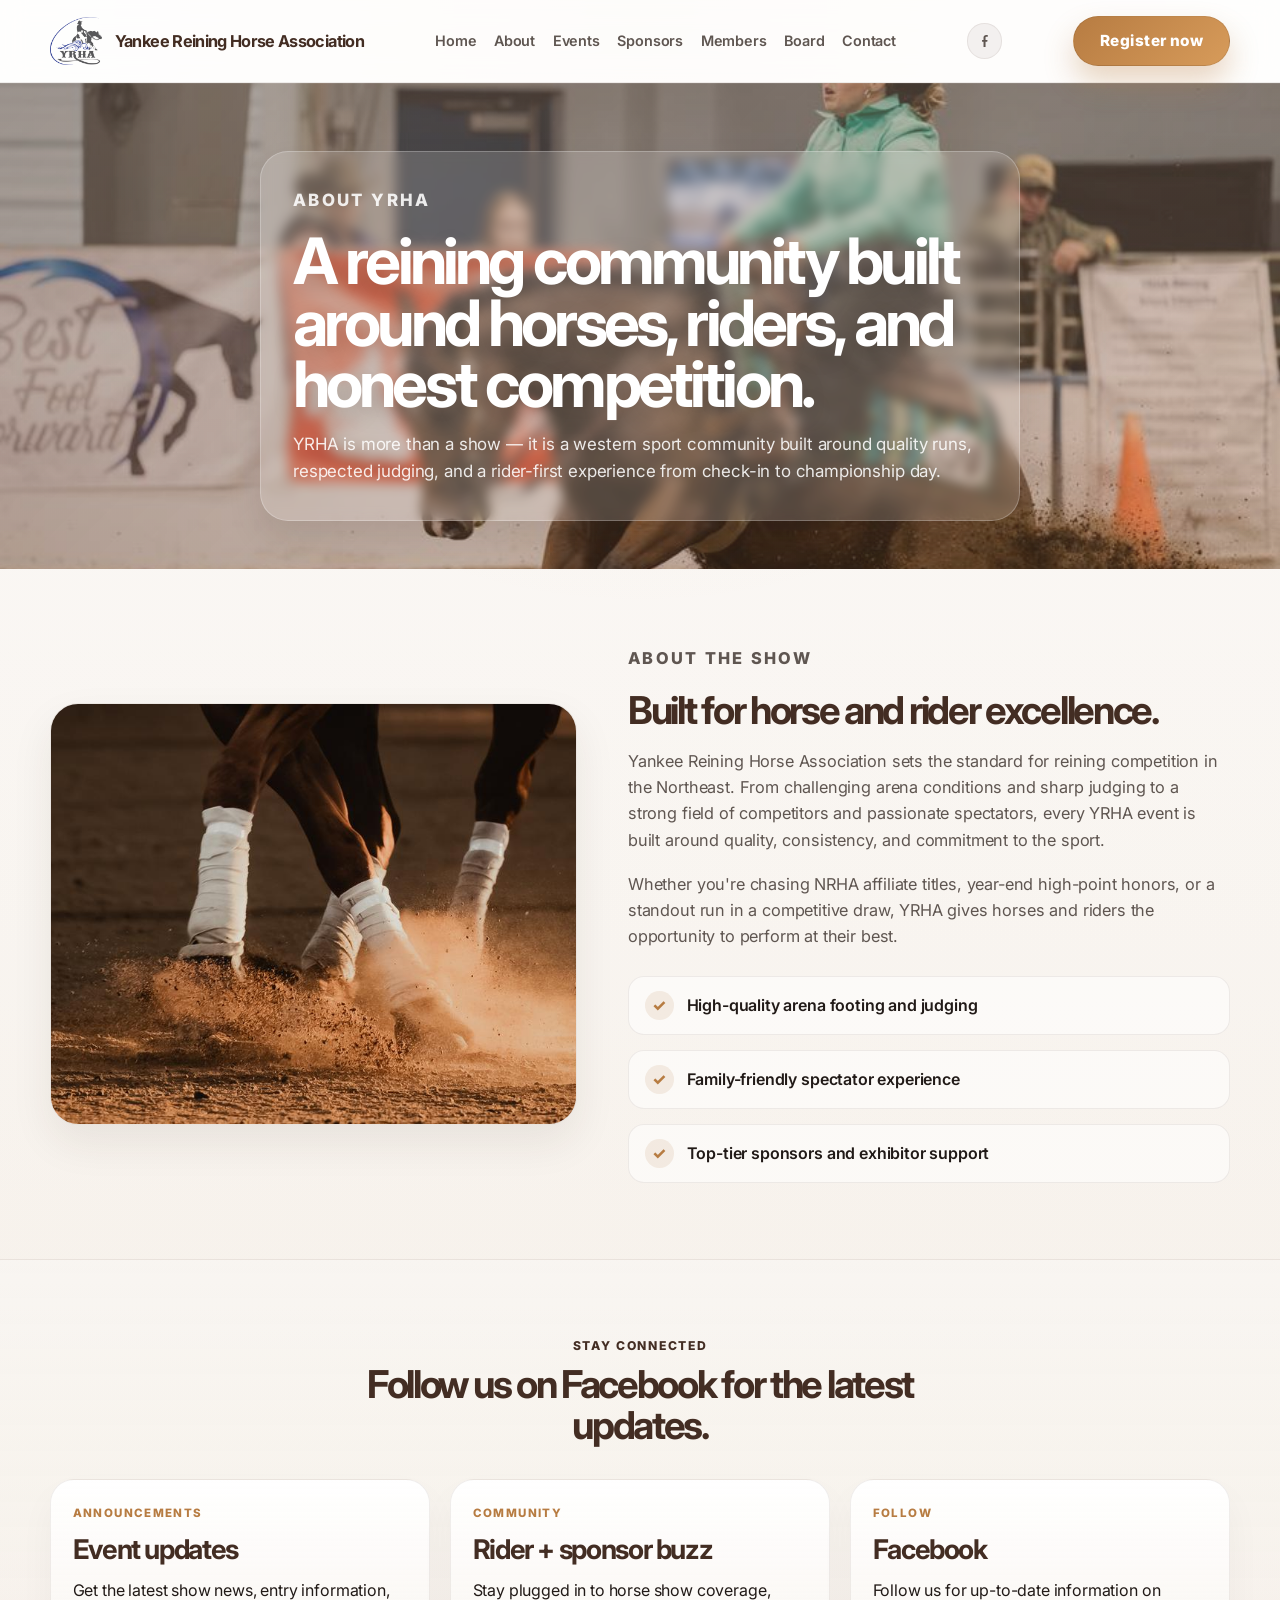
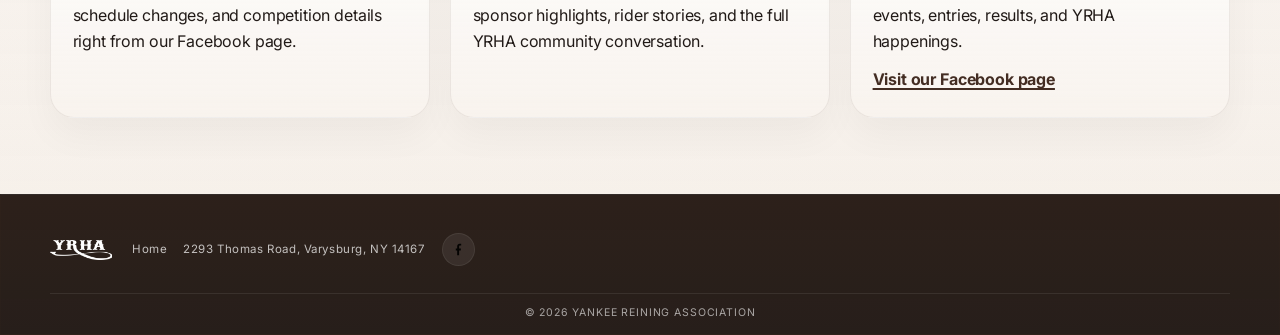
==== commit d16cd175: "mobile device formatt changes" ====
--- a/about.html
+++ b/about.html
@@ -34,7 +34,11 @@
         </button>
 
         <div class="social-links" aria-label="Social media links">
-          <a href="https://www.facebook.com/yankeereiners" target="_blank" rel="noreferrer" aria-label="Facebook">Facebook</a>
+          <a href="https://www.facebook.com/yankeereiners" target="_blank" rel="noreferrer" aria-label="Facebook" class="social-icon-link">
+            <svg viewBox="0 0 24 24" aria-hidden="true" focusable="false">
+              <path d="M13.5 22v-8h2.7l.4-3h-3.1V7.5c0-.9.3-1.5 1.6-1.5H17V3.1c-.3-.1-1.3-.1-2.5-.1-2.5 0-4.2 1.5-4.2 4.3V11H8v3h2.3v8h3.2z"></path>
+            </svg>
+          </a>
         </div>
 
         <a href="https://www.courtneysonlineoffice.com/yrha?fbclid=IwY2xjawVJz55leHRuA2FlbQIxMQBwZG9mBXNydGMGYXBwX2lkEDIyMjAzOTE3ODgyMDA4OTIAAR4bvT8Wq8OkluzwEXCNEvykCB8o2wKqbMzPvJDRI2pU63N30qRkBiQK_LdVtA_aem_6sNL9hoemNjg2xc374EpiA" class="btn btn-primary nav-cta">Register now</a>
@@ -124,15 +128,17 @@
           <img src="assets/logo.png" alt="YRHA logo" class="brand-logo" />
         </a>
 
-        <nav class="footer-links" aria-label="Footer navigation">
+        <nav class="footer-links footer-meta" aria-label="Footer navigation">
           <a href="index.html">Home</a>
+          <a href="https://www.google.com/maps/search/?api=1&query=2293+Thomas+Road+Varysburg+NY+14167" target="_blank" rel="noreferrer">2293 Thomas Road, Varysburg, NY 14167</a>
+          <a href="https://www.facebook.com/yankeereiners" target="_blank" rel="noreferrer" aria-label="Facebook" class="footer-facebook">
+            <svg viewBox="0 0 24 24" aria-hidden="true" focusable="false">
+              <path d="M13.5 22v-8h2.7l.4-3h-3.1V7.5c0-.9.3-1.5 1.6-1.5H17V3.1c-.3-.1-1.3-.1-2.5-.1-2.5 0-4.2 1.5-4.2 4.3V11H8v3h2.3v8h3.2z"></path>
+            </svg>
+          </a>
         </nav>
 
-        <div class="footer-address" aria-label="Showplex address">
-          <a href="https://www.google.com/maps/search/?api=1&query=2293+Thomas+Road+Varysburg+NY+14167" target="_blank" rel="noreferrer">2293 Thomas Road, Varysburg, NY 14167</a>
-        </div>
-
-        <div class="footer-socials">
+        <div class="footer-socials" style="display: none;">
           <a href="https://www.facebook.com/yankeereiners" target="_blank" rel="noreferrer" aria-label="Facebook">
             <svg viewBox="0 0 24 24" aria-hidden="true" focusable="false">
               <path d="M13.5 22v-8h2.7l.4-3h-3.1V7.5c0-.9.3-1.5 1.6-1.5H17V3.1c-.3-.1-1.3-.1-2.5-.1-2.5 0-4.2 1.5-4.2 4.3V11H8v3h2.3v8h3.2z"></path>
--- a/style.css
+++ b/style.css
@@ -534,6 +534,36 @@
   text-align: center;
 }
 
+.footer-meta {
+  display: flex;
+  align-items: center;
+  justify-content: center;
+  gap: 0.8rem 1rem;
+  flex-wrap: wrap;
+}
+
+.footer-meta a {
+  font-size: 0.72rem;
+  letter-spacing: 0.05em;
+  text-transform: none;
+}
+
+.footer-facebook {
+  display: inline-flex;
+  align-items: center;
+  justify-content: center;
+  width: 2.1rem;
+  height: 2.1rem;
+  border-radius: 999px;
+  background: rgba(255,255,255,0.08);
+  border: 1px solid rgba(255,255,255,0.08);
+}
+
+.footer-facebook svg {
+  width: 0.9rem;
+  height: 0.9rem;
+}
+
 @media (max-width: 980px) {
   .footer-grid {
     display: flex;
@@ -542,6 +572,106 @@
 }
 
 @media (max-width: 760px) {
+  .nav-wrap {
+    min-height: 72px;
+    gap: 0.5rem;
+  }
+
+  .brand {
+    flex: 1 1 auto;
+    min-width: 0;
+  }
+
+  .brand-text {
+    display: none;
+  }
+
+  .brand-logo {
+    width: 42px;
+    height: 42px;
+  }
+
+  .nav-toggle {
+    margin-left: auto;
+  }
+
+  .main-nav,
+  .nav-cta,
+  .social-links {
+    display: none;
+  }
+
+  .nav-toggle {
+    display: flex;
+  }
+
+  .mobile-nav {
+    display: none;
+    flex-direction: column;
+    width: 100%;
+    padding: 0.75rem 1rem 1rem;
+    background: rgba(255,255,255,0.96);
+    border-top: 1px solid rgba(73, 47, 34, 0.08);
+    box-shadow: 0 18px 28px rgba(33, 22, 17, 0.07);
+  }
+
+  .mobile-nav a {
+    padding: 0.7rem 0.25rem;
+    color: var(--primary);
+    font-weight: 600;
+    border-bottom: 1px solid rgba(73, 47, 34, 0.08);
+  }
+
+  .mobile-nav a:last-child {
+    border-bottom: none;
+  }
+
+  .mobile-nav.is-open {
+    display: flex;
+  }
+
+  .hero {
+    padding-top: 3.5rem;
+  }
+
+  .hero-grid {
+    grid-template-columns: 1fr;
+  }
+
+  .hero-copy h1 {
+    max-width: 100%;
+  }
+
+  .hero-card-wrap {
+    width: 100%;
+  }
+
+  .hero-info-card {
+    width: 100%;
+  }
+
+  .sponsor-slider-control {
+    width: 36px;
+    height: 36px;
+    font-size: 1.5rem;
+  }
+
+  .sponsor-slider-prev {
+    left: 8px;
+  }
+
+  .sponsor-slider-next {
+    right: 8px;
+  }
+
+  .sponsor-slider-track {
+    min-height: 180px;
+  }
+
+  .sponsor-slide img {
+    height: 180px;
+  }
+
   .site-footer {
     padding-top: 1.5rem;
   }
@@ -559,6 +689,20 @@
 
   .footer-links {
     gap: 0.5rem 0.8rem;
+  }
+
+  .cards-container,
+  .members-grid {
+    grid-template-columns: 1fr;
+  }
+
+  .board-layout,
+  .members-shell {
+    gap: 1rem;
+  }
+
+  .card-img {
+    height: 210px;
   }
 }
 
@@ -1216,301 +1360,29 @@
 }
 
 @media (max-width: 760px) {
-  .sponsor-grid,
-  .info-panel-grid {
-    grid-template-columns: 1fr;
-  }
-
-  .sponsor-grid img {
-    height: 110px;
-  }
-}
-
-.members-shell {
-  display: grid;
-  grid-template-columns: 0.95fr 1.35fr;
-  gap: 1.5rem;
-  align-items: start;
-  margin-top: 1.75rem;
-}
-
-.members-grid {
-  display: grid;
-  grid-template-columns: 1fr;
-  gap: 1.25rem;
-}
-
-.member-card {
-  display: flex;
-  flex-direction: column;
-  gap: 0.9rem;
-  padding: 1.5rem 1.35rem;
-  border-radius: 22px;
-  background: linear-gradient(180deg, rgba(255,255,255,0.98), rgba(248,243,238,0.8));
-  border: 1px solid rgba(73, 47, 34, 0.08);
-  box-shadow: 0 18px 32px rgba(33, 22, 17, 0.04);
-  transition: transform 0.2s ease, box-shadow 0.2s ease;
-}
-
-.member-card:hover {
-  transform: translateY(-2px);
-  box-shadow: 0 22px 40px rgba(33, 22, 17, 0.06);
-}
-
-.member-icon {
-  display: inline-flex;
-  width: 3.2rem;
-  height: 3.2rem;
-  align-items: center;
-  justify-content: center;
-  border-radius: 16px;
-  background: linear-gradient(135deg, rgba(183, 124, 66, 0.15), rgba(255,255,255,0.9));
-  color: var(--primary);
-  font-size: 1.5rem;
-  box-shadow: inset 0 1px 0 rgba(255,255,255,0.5);
-}
-
-.member-card h3 {
-  font-size: 1.55rem;
-  line-height: 1.2;
-  letter-spacing: -0.05em;
-  color: var(--primary);
-}
-
-.member-card p {
-  color: var(--text-soft);
-  flex: 1;
-  line-height: 1.7;
-}
-
-.member-card .text-link {
-  margin-top: auto;
-  display: inline-flex;
-  align-items: center;
-  padding-top: 0.2rem;
-  font-weight: 800;
-  letter-spacing: -0.02em;
-}
-
-.board-layout {
-  display: grid;
-  grid-template-columns: 1.35fr 0.85fr;
-  gap: 1.5rem;
-  align-items: start;
-}
-
-.cards-container {
-  display: grid;
-  grid-template-columns: repeat(2, minmax(0, 1fr));
-  gap: 1rem;
-}
-
-.card {
-  padding: 1rem;
-  border-radius: 24px;
-  background: linear-gradient(180deg, rgba(255,255,255,0.96), rgba(248,243,238,0.82));
-  border: 1px solid rgba(73, 47, 34, 0.08);
-  box-shadow: 0 18px 36px rgba(33, 22, 17, 0.04);
-  text-align: center;
-  transition: transform 0.2s ease, box-shadow 0.2s ease;
-}
-
-.card:hover {
-  transform: translateY(-2px);
-  box-shadow: 0 22px 40px rgba(33, 22, 17, 0.06);
-}
-
-.card-img {
-  width: 100%;
-  height: 230px;
-  object-fit: cover;
-  border-radius: 18px;
-  margin-bottom: 1rem;
-  background: #f2e7dc;
-}
-
-.card-title {
-  margin: 0;
-  font-size: 1.55rem;
-  line-height: 1.2;
-  letter-spacing: -0.05em;
-  color: var(--primary);
-}
-
-.card-role {
-  margin-top: 0.35rem;
-  color: var(--secondary);
-  font-weight: 700;
-}
-
-.card-contact {
-  margin-top: 0.7rem;
-  font-size: 0.95rem;
-  color: var(--text-soft);
-}
-
-.card-contact a {
-  color: var(--primary);
-  font-weight: 700;
-}
-
-.board-info {
-  display: flex;
-}
-
-.board-list {
-  display: grid;
-  gap: 0.8rem;
-  width: 100%;
-}
-
-.board-item {
-  display: flex;
-  flex-direction: column;
-  gap: 0.25rem;
-  padding: 1rem 1.1rem;
-  border-radius: 18px;
-  background: rgba(255,255,255,0.76);
-  border: 1px solid rgba(73, 47, 34, 0.08);
-  box-shadow: 0 16px 30px rgba(33, 22, 17, 0.03);
-}
-
-.board-label {
-  color: var(--text-soft);
-  font-size: 0.72rem;
-  font-weight: 800;
-  letter-spacing: 0.1em;
-  text-transform: uppercase;
-}
-
-.board-item strong {
-  color: var(--primary);
-  font-size: 1.15rem;
-  letter-spacing: -0.04em;
-}
-
-.standings-panel {
-  display: flex;
-  flex-direction: column;
-  gap: 1rem;
-  padding: 1.35rem;
-  border-radius: 26px;
-  background: linear-gradient(180deg, rgba(255,255,255,0.9), rgba(248,243,238,0.82));
-  border: 1px solid rgba(73, 47, 34, 0.08);
-  box-shadow: 0 18px 36px rgba(33, 22, 17, 0.04);
-}
-
-.standings-header {
-  display: flex;
-  align-items: end;
-  justify-content: space-between;
-  gap: 1rem;
-  padding-bottom: 0.9rem;
-  border-bottom: 1px solid rgba(73, 47, 34, 0.08);
-}
-
-.standings-kicker {
-  margin: 0 0 0.25rem;
-  color: var(--secondary);
-  font-size: 0.72rem;
-  font-weight: 800;
-  letter-spacing: 0.12em;
-  text-transform: uppercase;
-}
-
-.standings-header h3 {
-  margin: 0;
-  font-size: clamp(1.5rem, 2vw, 2rem);
-  line-height: 1.1;
-  letter-spacing: -0.05em;
-  color: var(--primary);
-}
-
-.standings-header > span {
-  color: var(--text-soft);
-  font-size: 0.8rem;
-  font-weight: 700;
-  letter-spacing: 0.04em;
-  text-transform: uppercase;
-}
-
-.standings-table {
-  display: grid;
-  gap: 0.65rem;
-}
-
-.standings-row {
-  display: grid;
-  grid-template-columns: 52px minmax(0, 1.2fr) minmax(0, 1.2fr) 70px;
-  gap: 0.7rem;
-  align-items: center;
-  padding: 0.85rem 0.9rem;
-  border-radius: 14px;
-  background: rgba(255,255,255,0.68);
-  border: 1px solid rgba(73, 47, 34, 0.06);
-  font-size: 0.96rem;
-  color: var(--text);
-}
-
-.standings-row span {
-  min-width: 0;
-  overflow: hidden;
-  text-overflow: ellipsis;
-  white-space: nowrap;
-}
-
-.standings-head {
-  background: rgba(183, 124, 66, 0.08);
-  color: var(--primary);
-  font-size: 0.72rem;
-  font-weight: 800;
-  letter-spacing: 0.11em;
-  text-transform: uppercase;
-}
-
-.standings-head span:last-child,
-.standings-row span:last-child {
-  justify-self: end;
-  font-weight: 800;
-  color: var(--secondary);
-}
-
-.standings-disclaimer {
-  padding: 1rem 1.1rem;
-  border-radius: 18px;
-  background: linear-gradient(135deg, rgba(183, 124, 66, 0.10), rgba(255,255,255,0.7));
-  border: 1px solid rgba(183, 124, 66, 0.18);
-}
-
-.disclaimer-label {
-  margin-bottom: 0.65rem;
-  color: var(--secondary);
-  font-size: 0.74rem;
-  font-weight: 900;
-  letter-spacing: 0.12em;
-  text-transform: uppercase;
-}
-
-.standings-disclaimer p,
-.standings-disclaimer li {
-  color: var(--text-soft);
-  line-height: 1.6;
-}
-
-.standings-disclaimer ul {
-  margin: 0.85rem 0 0;
-  padding-left: 1.1rem;
-}
-
-.standings-disclaimer li + li {
-  margin-top: 0.35rem;
-}
-
-.mobile-nav {
-  display: none;
-}
-
-@media (max-width: 760px) {
+  .nav-wrap {
+    min-height: 72px;
+    gap: 0.5rem;
+  }
+
+  .brand {
+    flex: 1 1 auto;
+    min-width: 0;
+  }
+
+  .brand-text {
+    display: none;
+  }
+
+  .brand-logo {
+    width: 42px;
+    height: 42px;
+  }
+
+  .nav-toggle {
+    margin-left: auto;
+  }
+
   .main-nav,
   .nav-cta,
   .social-links {
@@ -1545,6 +1417,287 @@
   .mobile-nav.is-open {
     display: flex;
   }
+
+  .hero {
+    padding-top: 3.5rem;
+  }
+
+  .hero-grid {
+    grid-template-columns: 1fr;
+  }
+
+  .hero-copy h1 {
+    max-width: 100%;
+  }
+
+  .hero-card-wrap {
+    width: 100%;
+  }
+
+  .hero-info-card {
+    width: 100%;
+  }
+
+  .sponsor-slider-control {
+    width: 36px;
+    height: 36px;
+    font-size: 1.5rem;
+  }
+
+  .sponsor-slider-prev {
+    left: 8px;
+  }
+
+  .sponsor-slider-next {
+    right: 8px;
+  }
+
+  .sponsor-slider-track {
+    min-height: 180px;
+  }
+
+  .sponsor-slide img {
+    height: 180px;
+  }
+
+  .site-footer {
+    padding-top: 1.5rem;
+  }
+
+  .footer-grid {
+    display: flex;
+    flex-direction: column;
+    align-items: flex-start;
+    gap: 0.9rem;
+  }
+
+  .footer-socials {
+    margin-left: 0;
+  }
+
+  .footer-links {
+    gap: 0.5rem 0.8rem;
+  }
+
+  .cards-container,
+  .members-grid {
+    grid-template-columns: 1fr;
+  }
+
+  .board-layout,
+  .members-shell {
+    gap: 1rem;
+  }
+
+  .card-img {
+    height: 210px;
+  }
+}
+
+.members-section {
+  background: linear-gradient(180deg, rgba(255,255,255,0.18), rgba(240,228,211,0.14));
+}
+
+.members-shell {
+  display: grid;
+  grid-template-columns: 1.2fr 0.8fr;
+  gap: 1.5rem;
+  align-items: start;
+}
+
+.members-grid {
+  display: grid;
+  grid-template-columns: repeat(3, minmax(0, 1fr));
+  gap: 1rem;
+}
+
+.member-card {
+  display: flex;
+  flex-direction: column;
+  gap: 0.8rem;
+  padding: 1.2rem 1.1rem 1.15rem;
+  border-radius: 22px;
+  background: linear-gradient(180deg, rgba(255,255,255,0.96), rgba(248,243,238,0.8));
+  border: 1px solid rgba(73, 47, 34, 0.08);
+  box-shadow: 0 18px 36px rgba(33, 22, 17, 0.04);
+}
+
+.member-icon {
+  display: inline-flex;
+  align-items: center;
+  justify-content: center;
+  width: 3rem;
+  height: 3rem;
+  border-radius: 14px;
+  background: rgba(183, 124, 66, 0.12);
+  font-size: 1.45rem;
+}
+
+.member-card h3 {
+  font-size: 1.35rem;
+  line-height: 1.15;
+  letter-spacing: -0.05em;
+  color: var(--primary);
+}
+
+.member-card p {
+  line-height: 1.6;
+  color: var(--text-soft);
+}
+
+.text-link {
+  margin-top: auto;
+  color: var(--primary);
+  font-weight: 700;
+  text-decoration: underline;
+  text-underline-offset: 0.18em;
+}
+
+.text-link:hover {
+  color: var(--secondary);
+}
+
+.standings-panel {
+  padding: 1.3rem 1.15rem;
+  border-radius: 26px;
+  background: linear-gradient(180deg, rgba(255,255,255,0.96), rgba(248,243,238,0.82));
+  border: 1px solid rgba(73, 47, 34, 0.08);
+  box-shadow: 0 18px 36px rgba(33, 22, 17, 0.04);
+}
+
+.standings-header {
+  display: flex;
+  align-items: end;
+  justify-content: space-between;
+  gap: 1rem;
+  margin-bottom: 1rem;
+  padding-bottom: 0.8rem;
+  border-bottom: 1px solid rgba(73, 47, 34, 0.08);
+}
+
+.standings-kicker {
+  margin-bottom: 0.3rem;
+  color: var(--secondary);
+  font-size: 0.7rem;
+  font-weight: 800;
+  letter-spacing: 0.12em;
+  text-transform: uppercase;
+}
+
+.standings-header h3 {
+  font-size: 1.7rem;
+  line-height: 1.15;
+  letter-spacing: -0.05em;
+  color: var(--primary);
+}
+
+.standings-header > span {
+  color: var(--text-soft);
+  font-size: 0.76rem;
+  font-weight: 700;
+  letter-spacing: 0.06em;
+  text-transform: uppercase;
+}
+
+.standings-table {
+  display: grid;
+  gap: 0.45rem;
+}
+
+.standings-row {
+  display: grid;
+  grid-template-columns: 0.55fr 1.15fr 1.1fr 0.7fr;
+  gap: 0.65rem;
+  align-items: center;
+  padding: 0.72rem 0.7rem;
+  border-radius: 12px;
+  background: rgba(255,255,255,0.46);
+}
+
+.standings-row.standings-head {
+  background: rgba(183, 124, 66, 0.08);
+  font-size: 0.7rem;
+  font-weight: 800;
+  letter-spacing: 0.08em;
+  text-transform: uppercase;
+  color: var(--primary);
+}
+
+.standings-row span {
+  color: var(--text-soft);
+  font-weight: 600;
+}
+
+.standings-head span {
+  color: var(--primary);
+}
+
+.standings-disclaimer {
+  margin-top: 1.2rem;
+  padding: 1rem 1rem 0;
+  border-top: 1px solid rgba(73, 47, 34, 0.08);
+}
+
+.disclaimer-label {
+  margin-bottom: 0.5rem;
+  color: var(--secondary);
+  font-size: 0.72rem;
+  font-weight: 800;
+  letter-spacing: 0.12em;
+  text-transform: uppercase;
+}
+
+.standings-disclaimer p,
+.standings-disclaimer li {
+  color: var(--text-soft);
+  font-weight: 600;
+}
+
+.standings-disclaimer p + p {
+  margin-top: 0.75rem;
+}
+
+.standings-disclaimer ul {
+  margin-top: 0.85rem;
+  display: grid;
+  gap: 0.6rem;
+  padding-left: 1.1rem;
+}
+
+@media (max-width: 980px) {
+  .members-shell,
+  .board-layout {
+    grid-template-columns: 1fr;
+  }
+
+  .members-grid {
+    grid-template-columns: repeat(2, minmax(0, 1fr));
+  }
+}
+
+@media (max-width: 760px) {
+  .members-grid,
+  .cards-container {
+    grid-template-columns: 1fr;
+  }
+
+  .member-card,
+  .standings-panel,
+  .card,
+  .board-info {
+    border-radius: 20px;
+  }
+
+  .standings-header {
+    flex-direction: column;
+    align-items: flex-start;
+  }
+
+  .standings-row {
+    grid-template-columns: 0.5fr 1fr 1fr 0.6fr;
+    gap: 0.45rem;
+    font-size: 0.82rem;
+  }
 }
 
 @media (min-width: 761px) {
@@ -1554,29 +1707,33 @@
   }
 }
 
-@media (max-width: 980px) {
-  .board-layout,
-  .members-shell {
-    grid-template-columns: 1fr;
-  }
-
-  .cards-container {
-    grid-template-columns: repeat(2, minmax(0, 1fr));
-  }
-}
-
-@media (max-width: 760px) {
-  .cards-container,
-  .members-grid {
-    grid-template-columns: 1fr;
-  }
-
-  .board-layout,
-  .members-shell {
-    gap: 1rem;
-  }
-
-  .card-img {
-    height: 210px;
-  }
+.social-links {
+  display: inline-flex;
+  align-items: center;
+  justify-content: center;
+}
+
+.social-icon-link {
+  display: inline-flex;
+  align-items: center;
+  justify-content: center;
+  width: 2.2rem;
+  height: 2.2rem;
+  border-radius: 999px;
+  background: rgba(67, 45, 35, 0.06);
+  border: 1px solid rgba(67, 45, 35, 0.08);
+  color: var(--primary);
+  transition: background 0.2s ease, transform 0.2s ease, color 0.2s ease;
+}
+
+.social-icon-link svg {
+  width: 0.95rem;
+  height: 0.95rem;
+  fill: currentColor;
+}
+
+.social-icon-link:hover {
+  background: rgba(183, 124, 66, 0.12);
+  color: var(--primary);
+  transform: translateY(-1px);
 }
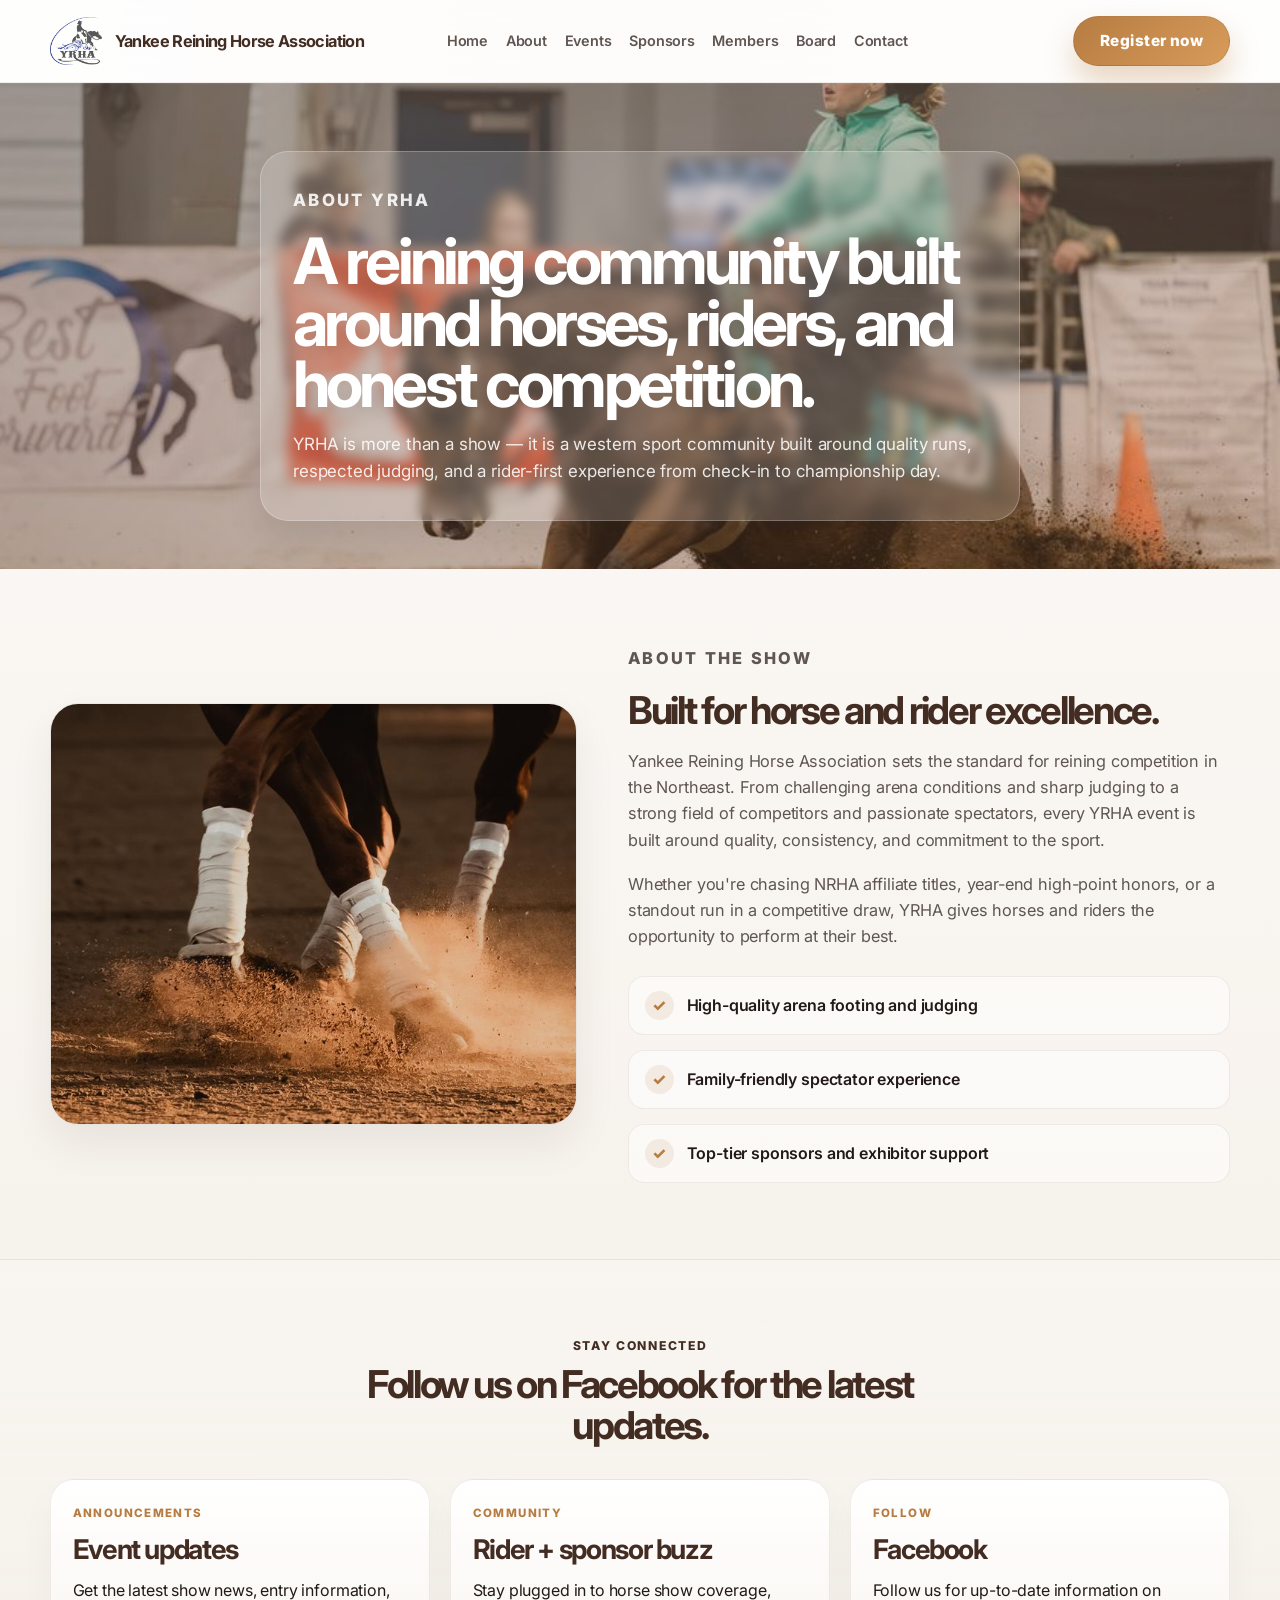
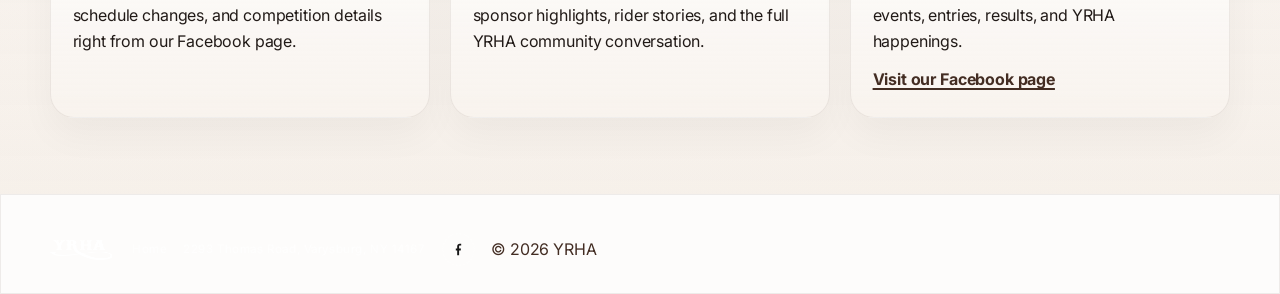
==== commit 3fa88ee9: "looking like final version of the website," ====
--- a/about.html
+++ b/about.html
@@ -136,6 +136,7 @@
               <path d="M13.5 22v-8h2.7l.4-3h-3.1V7.5c0-.9.3-1.5 1.6-1.5H17V3.1c-.3-.1-1.3-.1-2.5-.1-2.5 0-4.2 1.5-4.2 4.3V11H8v3h2.3v8h3.2z"></path>
             </svg>
           </a>
+          <span class="footer-copyright">© 2026 YRHA</span>
         </nav>
 
         <div class="footer-socials" style="display: none;">
@@ -146,9 +147,6 @@
           </a>
         </div>
       </div>
-      <div class="container footer-bottom">
-        <span>© 2026 YANKEE REINING ASSOCIATION</span>
-      </div>
     </footer>
   </body>
 </html>
--- a/style.css
+++ b/style.css
@@ -416,9 +416,9 @@
 
 .site-footer {
   padding: 1.5rem 0 0.75rem;
-  background: linear-gradient(180deg, rgba(38, 25, 20, 0.97), rgba(30, 22, 18, 0.96));
-  color: rgba(255,255,255,0.8);
-  border-top: 1px solid rgba(255,255,255,0.06);
+  background: rgba(255, 255, 255, 0.82);
+  color: var(--primary);
+  border-top: 1px solid var(--line);
 }
 
 .footer-grid {
@@ -1352,155 +1352,14 @@
   align-items: start;
 }
 
-@media (max-width: 980px) {
-  .sponsor-grid,
-  .info-panel-grid {
-    grid-template-columns: repeat(2, minmax(0, 1fr));
-  }
-}
-
-@media (max-width: 760px) {
-  .nav-wrap {
-    min-height: 72px;
-    gap: 0.5rem;
-  }
-
-  .brand {
-    flex: 1 1 auto;
-    min-width: 0;
-  }
-
-  .brand-text {
-    display: none;
-  }
-
-  .brand-logo {
-    width: 42px;
-    height: 42px;
-  }
-
-  .nav-toggle {
-    margin-left: auto;
-  }
-
-  .main-nav,
-  .nav-cta,
-  .social-links {
-    display: none;
-  }
-
-  .nav-toggle {
-    display: flex;
-  }
-
-  .mobile-nav {
-    display: none;
-    flex-direction: column;
-    width: 100%;
-    padding: 0.75rem 1rem 1rem;
-    background: rgba(255,255,255,0.96);
-    border-top: 1px solid rgba(73, 47, 34, 0.08);
-    box-shadow: 0 18px 28px rgba(33, 22, 17, 0.07);
-  }
-
-  .mobile-nav a {
-    padding: 0.7rem 0.25rem;
-    color: var(--primary);
-    font-weight: 600;
-    border-bottom: 1px solid rgba(73, 47, 34, 0.08);
-  }
-
-  .mobile-nav a:last-child {
-    border-bottom: none;
-  }
-
-  .mobile-nav.is-open {
-    display: flex;
-  }
-
-  .hero {
-    padding-top: 3.5rem;
-  }
-
-  .hero-grid {
-    grid-template-columns: 1fr;
-  }
-
-  .hero-copy h1 {
-    max-width: 100%;
-  }
-
-  .hero-card-wrap {
-    width: 100%;
-  }
-
-  .hero-info-card {
-    width: 100%;
-  }
-
-  .sponsor-slider-control {
-    width: 36px;
-    height: 36px;
-    font-size: 1.5rem;
-  }
-
-  .sponsor-slider-prev {
-    left: 8px;
-  }
-
-  .sponsor-slider-next {
-    right: 8px;
-  }
-
-  .sponsor-slider-track {
-    min-height: 180px;
-  }
-
-  .sponsor-slide img {
-    height: 180px;
-  }
-
-  .site-footer {
-    padding-top: 1.5rem;
-  }
-
-  .footer-grid {
-    display: flex;
-    flex-direction: column;
-    align-items: flex-start;
-    gap: 0.9rem;
-  }
-
-  .footer-socials {
-    margin-left: 0;
-  }
-
-  .footer-links {
-    gap: 0.5rem 0.8rem;
-  }
-
-  .cards-container,
-  .members-grid {
-    grid-template-columns: 1fr;
-  }
-
-  .board-layout,
-  .members-shell {
-    gap: 1rem;
-  }
-
-  .card-img {
-    height: 210px;
-  }
-}
-
+/* Members page only */
 .members-section {
   background: linear-gradient(180deg, rgba(255,255,255,0.18), rgba(240,228,211,0.14));
 }
 
 .members-shell {
   display: grid;
-  grid-template-columns: 1.2fr 0.8fr;
+  grid-template-columns: minmax(0, 1.15fr) minmax(300px, 0.85fr);
   gap: 1.5rem;
   align-items: start;
 }
@@ -1509,43 +1368,48 @@
   display: grid;
   grid-template-columns: repeat(3, minmax(0, 1fr));
   gap: 1rem;
+  min-width: 0;
 }
 
 .member-card {
   display: flex;
+  min-width: 0;
+  min-height: 250px;
   flex-direction: column;
   gap: 0.8rem;
   padding: 1.2rem 1.1rem 1.15rem;
+  border: 1px solid rgba(73, 47, 34, 0.08);
   border-radius: 22px;
-  background: linear-gradient(180deg, rgba(255,255,255,0.96), rgba(248,243,238,0.8));
-  border: 1px solid rgba(73, 47, 34, 0.08);
-  box-shadow: 0 18px 36px rgba(33, 22, 17, 0.04);
+  background: linear-gradient(180deg, rgba(255,255,255,0.96), rgba(248,243,238,0.82));
+  box-shadow: 0 16px 32px rgba(33, 22, 17, 0.04);
 }
 
 .member-icon {
   display: inline-flex;
-  align-items: center;
-  justify-content: center;
   width: 3rem;
   height: 3rem;
+  align-items: center;
+  justify-content: center;
+  border: 1px solid rgba(73, 47, 34, 0.08);
   border-radius: 14px;
   background: rgba(183, 124, 66, 0.12);
   font-size: 1.45rem;
 }
 
 .member-card h3 {
+  color: var(--primary);
   font-size: 1.35rem;
   line-height: 1.15;
   letter-spacing: -0.05em;
-  color: var(--primary);
 }
 
 .member-card p {
+  color: var(--text-soft);
   line-height: 1.6;
-  color: var(--text-soft);
 }
 
 .text-link {
+  width: fit-content;
   margin-top: auto;
   color: var(--primary);
   font-weight: 700;
@@ -1558,11 +1422,12 @@
 }
 
 .standings-panel {
+  min-width: 0;
   padding: 1.3rem 1.15rem;
-  border-radius: 26px;
+  border: 1px solid rgba(73, 47, 34, 0.08);
+  border-radius: 24px;
   background: linear-gradient(180deg, rgba(255,255,255,0.96), rgba(248,243,238,0.82));
-  border: 1px solid rgba(73, 47, 34, 0.08);
-  box-shadow: 0 18px 36px rgba(33, 22, 17, 0.04);
+  box-shadow: 0 16px 32px rgba(33, 22, 17, 0.04);
 }
 
 .standings-header {
@@ -1575,8 +1440,8 @@
   border-bottom: 1px solid rgba(73, 47, 34, 0.08);
 }
 
-.standings-kicker {
-  margin-bottom: 0.3rem;
+.standings-kicker,
+.disclaimer-label {
   color: var(--secondary);
   font-size: 0.7rem;
   font-weight: 800;
@@ -1584,11 +1449,15 @@
   text-transform: uppercase;
 }
 
+.standings-kicker {
+  margin-bottom: 0.3rem;
+}
+
 .standings-header h3 {
+  color: var(--primary);
   font-size: 1.7rem;
   line-height: 1.15;
   letter-spacing: -0.05em;
-  color: var(--primary);
 }
 
 .standings-header > span {
@@ -1601,6 +1470,7 @@
 
 .standings-table {
   display: grid;
+  min-width: 0;
   gap: 0.45rem;
 }
 
@@ -1610,8 +1480,9 @@
   gap: 0.65rem;
   align-items: center;
   padding: 0.72rem 0.7rem;
+  border: 1px solid rgba(73, 47, 34, 0.06);
   border-radius: 12px;
-  background: rgba(255,255,255,0.46);
+  background: rgba(255,255,255,0.58);
 }
 
 .standings-row.standings-head {
@@ -1620,12 +1491,13 @@
   font-weight: 800;
   letter-spacing: 0.08em;
   text-transform: uppercase;
-  color: var(--primary);
 }
 
 .standings-row span {
+  min-width: 0;
   color: var(--text-soft);
   font-weight: 600;
+  overflow-wrap: anywhere;
 }
 
 .standings-head span {
@@ -1640,17 +1512,13 @@
 
 .disclaimer-label {
   margin-bottom: 0.5rem;
-  color: var(--secondary);
-  font-size: 0.72rem;
-  font-weight: 800;
-  letter-spacing: 0.12em;
-  text-transform: uppercase;
 }
 
 .standings-disclaimer p,
 .standings-disclaimer li {
   color: var(--text-soft);
   font-weight: 600;
+  overflow-wrap: anywhere;
 }
 
 .standings-disclaimer p + p {
@@ -1658,34 +1526,39 @@
 }
 
 .standings-disclaimer ul {
+  display: grid;
+  gap: 0.6rem;
   margin-top: 0.85rem;
-  display: grid;
-  gap: 0.6rem;
   padding-left: 1.1rem;
+  list-style: disc;
 }
 
 @media (max-width: 980px) {
-  .members-shell,
-  .board-layout {
+  .members-shell {
     grid-template-columns: 1fr;
   }
 
   .members-grid {
     grid-template-columns: repeat(2, minmax(0, 1fr));
   }
+
+  .board-section .board-layout {
+    grid-template-columns: 1fr;
+  }
 }
 
 @media (max-width: 760px) {
-  .members-grid,
-  .cards-container {
+  .members-grid {
     grid-template-columns: 1fr;
   }
 
   .member-card,
-  .standings-panel,
-  .card,
-  .board-info {
+  .standings-panel {
     border-radius: 20px;
+  }
+
+  .member-card {
+    min-height: 0;
   }
 
   .standings-header {
@@ -1694,9 +1567,26 @@
   }
 
   .standings-row {
-    grid-template-columns: 0.5fr 1fr 1fr 0.6fr;
-    gap: 0.45rem;
-    font-size: 0.82rem;
+    grid-template-columns: 38px 1fr 1fr 48px;
+    gap: 0.35rem;
+    padding: 0.65rem 0.5rem;
+    font-size: 0.78rem;
+  }
+
+  .board-section .cards-container {
+    grid-template-columns: 1fr;
+  }
+
+  .board-section .card-img {
+    height: 210px;
+  }
+
+  .board-section .card-title {
+    font-size: 1.25rem;
+  }
+
+  .board-section .board-item {
+    padding: 0.8rem 0.95rem;
   }
 }
 
@@ -1705,35 +1595,129 @@
   .nav-toggle {
     display: none !important;
   }
-}
-
-.social-links {
-  display: inline-flex;
-  align-items: center;
-  justify-content: center;
-}
-
-.social-icon-link {
-  display: inline-flex;
-  align-items: center;
-  justify-content: center;
-  width: 2.2rem;
-  height: 2.2rem;
-  border-radius: 999px;
-  background: rgba(67, 45, 35, 0.06);
-  border: 1px solid rgba(67, 45, 35, 0.08);
-  color: var(--primary);
-  transition: background 0.2s ease, transform 0.2s ease, color 0.2s ease;
-}
-
-.social-icon-link svg {
-  width: 0.95rem;
-  height: 0.95rem;
-  fill: currentColor;
-}
-
-.social-icon-link:hover {
-  background: rgba(183, 124, 66, 0.12);
-  color: var(--primary);
-  transform: translateY(-1px);
+
+  .main-nav,
+  .social-links,
+  .nav-cta {
+    display: flex;
+  }
+}
+
+@media (max-width: 420px) {
+  .standings-panel,
+  .board-info {
+    padding: 1rem 0.7rem;
+  }
+
+  .footer-copyright {
+    white-space: normal;
+  }
+}
+
+/* Board page only */
+.board-section .board-layout {
+  display: grid;
+  grid-template-columns: minmax(0, 1.7fr) minmax(240px, 0.9fr);
+  gap: 1.5rem;
+  align-items: start;
+}
+
+.board-section .cards-container {
+  display: grid;
+  grid-template-columns: repeat(2, minmax(0, 1fr));
+  gap: 1.25rem;
+  min-width: 0;
+}
+
+.board-section .card {
+  display: flex;
+  min-width: 0;
+  flex-direction: column;
+  overflow: hidden;
+  border: 1px solid rgba(73, 47, 34, 0.08);
+  border-radius: 24px;
+  background: rgba(255, 255, 255, 0.76);
+  box-shadow: 0 16px 32px rgba(33, 22, 17, 0.04);
+}
+
+.board-section .card-img {
+  display: block;
+  width: 100%;
+  height: 240px;
+  object-fit: cover;
+  background: rgba(255, 255, 255, 0.76);
+}
+
+.board-section .card-title {
+  margin: 0;
+  padding: 1rem 1rem 0.2rem;
+  color: var(--primary);
+  font-size: 1.5rem;
+  line-height: 1.15;
+  letter-spacing: -0.05em;
+}
+
+.board-section .card-role {
+  padding: 0 1rem;
+  color: var(--secondary);
+  font-size: 0.78rem;
+  font-weight: 800;
+  letter-spacing: 0.08em;
+  text-transform: uppercase;
+}
+
+.board-section .card-contact {
+  padding: 0 1rem 1.1rem;
+  color: var(--text-soft);
+  font-weight: 600;
+  overflow-wrap: anywhere;
+}
+
+.board-section .card-contact a {
+  color: var(--primary);
+  text-decoration: underline;
+  text-underline-offset: 0.18em;
+}
+
+.board-section .card-contact a:hover {
+  color: var(--secondary);
+}
+
+.board-section .board-info {
+  min-width: 0;
+  padding: 1.5rem;
+  border: 1px solid rgba(73, 47, 34, 0.08);
+  border-radius: 24px;
+  background: rgba(255, 255, 255, 0.76);
+  box-shadow: 0 16px 32px rgba(33, 22, 17, 0.04);
+}
+
+.board-section .board-list {
+  display: grid;
+  gap: 0.75rem;
+}
+
+.board-section .board-item {
+  display: flex;
+  min-width: 0;
+  flex-direction: column;
+  gap: 0.3rem;
+  padding: 0.9rem 1rem;
+  border: 1px solid rgba(73, 47, 34, 0.06);
+  border-radius: 16px;
+  background: rgba(255, 255, 255, 0.58);
+}
+
+.board-section .board-label {
+  color: var(--secondary);
+  font-size: 0.69rem;
+  font-weight: 800;
+  letter-spacing: 0.12em;
+  text-transform: uppercase;
+}
+
+.board-section .board-item strong {
+  color: var(--primary);
+  font-size: 1.05rem;
+  letter-spacing: -0.04em;
 }
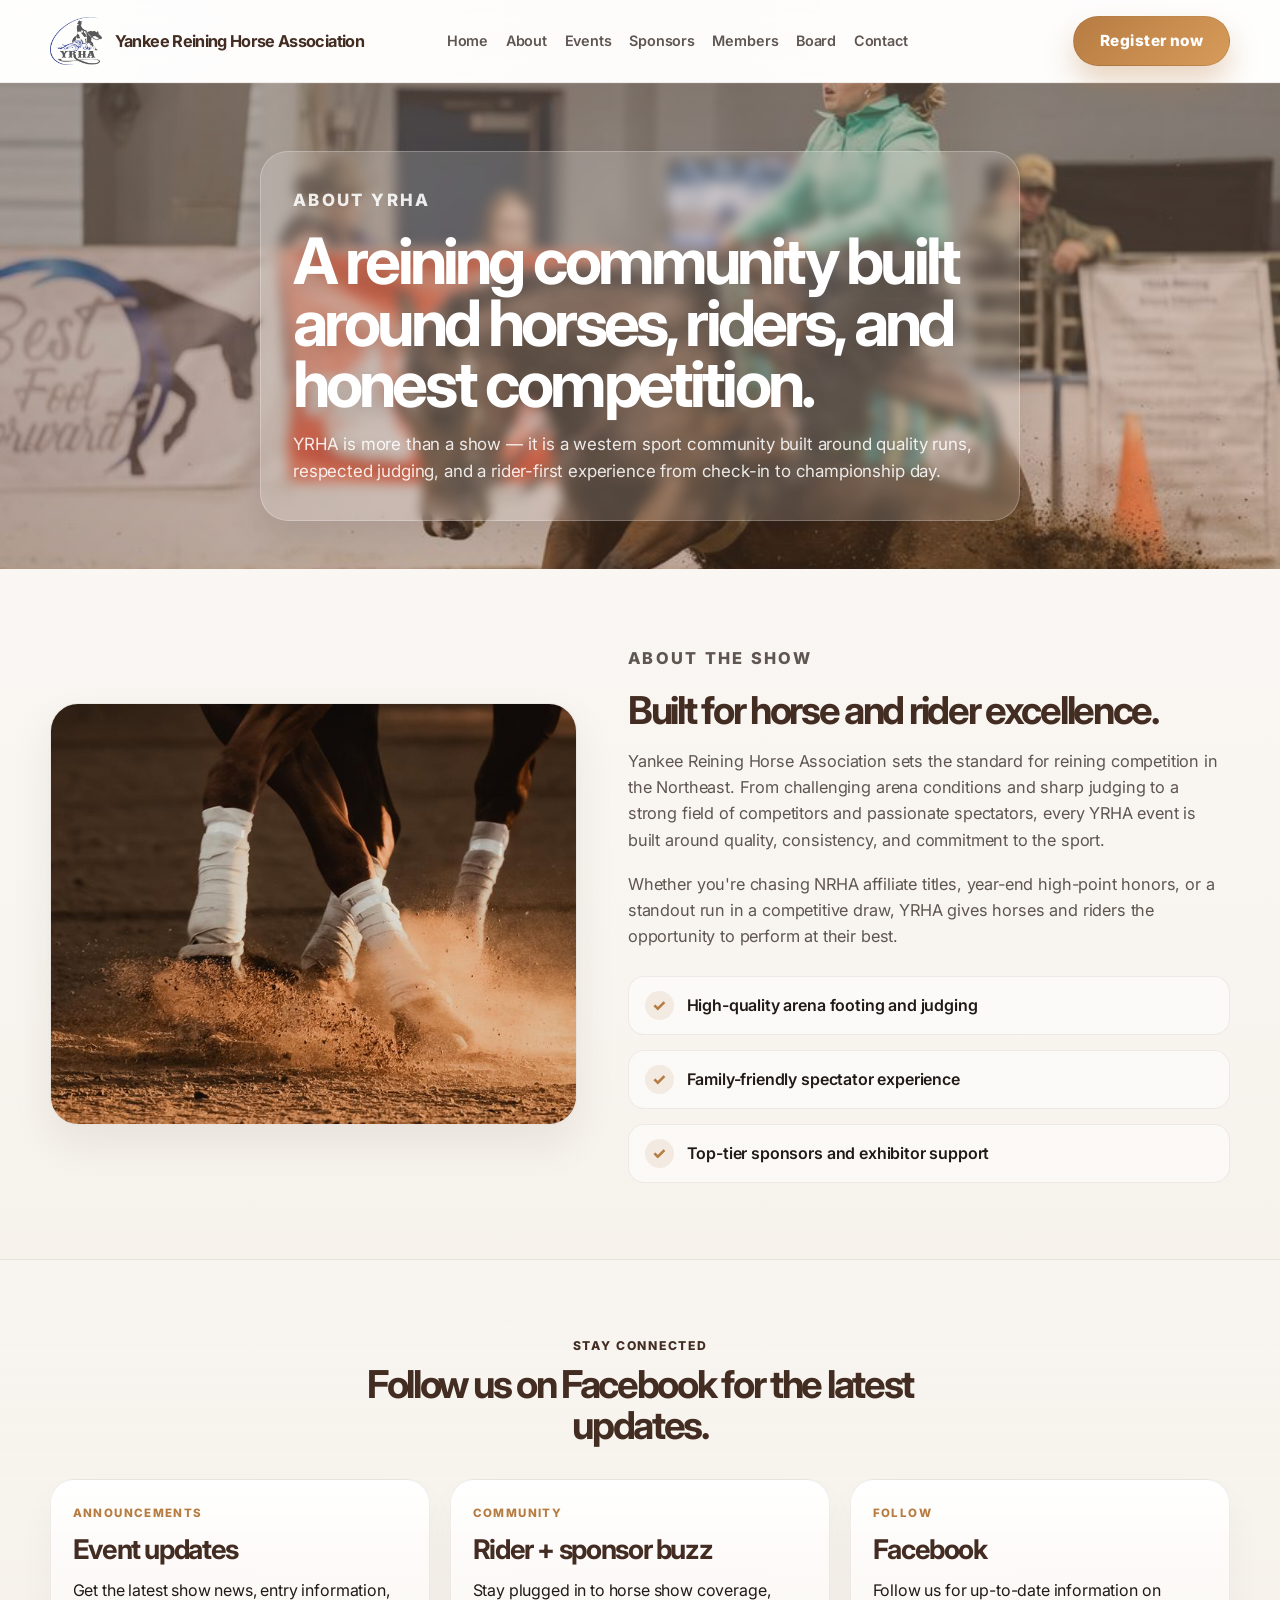
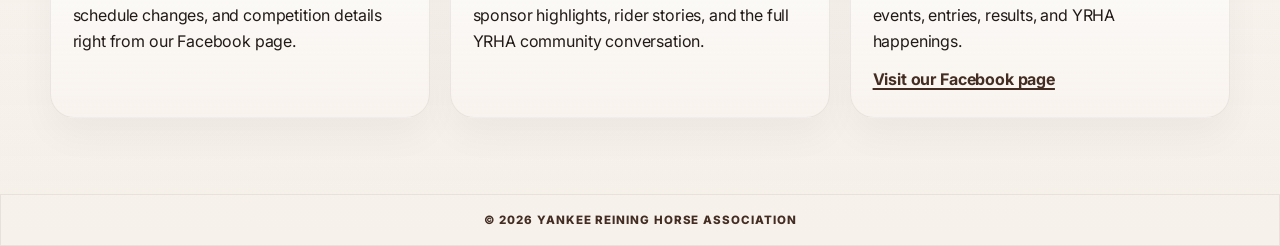
==== commit 3e24488d: "so close to the finish line need to show heather and get finial information from her." ====
--- a/about.html
+++ b/about.html
@@ -123,29 +123,8 @@
     </main>
 
     <footer id="contact" class="site-footer">
-      <div class="container footer-grid">
-        <a href="index.html" class="brand footer-brand" aria-label="Yankee Reining Horse Association home">
-          <img src="assets/logo.png" alt="YRHA logo" class="brand-logo" />
-        </a>
-
-        <nav class="footer-links footer-meta" aria-label="Footer navigation">
-          <a href="index.html">Home</a>
-          <a href="https://www.google.com/maps/search/?api=1&query=2293+Thomas+Road+Varysburg+NY+14167" target="_blank" rel="noreferrer">2293 Thomas Road, Varysburg, NY 14167</a>
-          <a href="https://www.facebook.com/yankeereiners" target="_blank" rel="noreferrer" aria-label="Facebook" class="footer-facebook">
-            <svg viewBox="0 0 24 24" aria-hidden="true" focusable="false">
-              <path d="M13.5 22v-8h2.7l.4-3h-3.1V7.5c0-.9.3-1.5 1.6-1.5H17V3.1c-.3-.1-1.3-.1-2.5-.1-2.5 0-4.2 1.5-4.2 4.3V11H8v3h2.3v8h3.2z"></path>
-            </svg>
-          </a>
-          <span class="footer-copyright">© 2026 YRHA</span>
-        </nav>
-
-        <div class="footer-socials" style="display: none;">
-          <a href="https://www.facebook.com/yankeereiners" target="_blank" rel="noreferrer" aria-label="Facebook">
-            <svg viewBox="0 0 24 24" aria-hidden="true" focusable="false">
-              <path d="M13.5 22v-8h2.7l.4-3h-3.1V7.5c0-.9.3-1.5 1.6-1.5H17V3.1c-.3-.1-1.3-.1-2.5-.1-2.5 0-4.2 1.5-4.2 4.3V11H8v3h2.3v8h3.2z"></path>
-            </svg>
-          </a>
-        </div>
+      <div class="container footer-bottom">
+        <span>© 2026 YANKEE REINING HORSE ASSOCIATION</span>
       </div>
     </footer>
   </body>
--- a/style.css
+++ b/style.css
@@ -393,14 +393,25 @@
 
 .page-panel,
 .member-card,
-.board-item,
+
 .schedule-item,
 .event-card,
 .info-panel-box,
-.card,
 .standings-panel {
   background: rgba(255, 255, 255, 0.72);
   box-shadow: 0 16px 32px rgba(33, 22, 17, 0.04);
+}
+.board-item, .card {
+  display: flex;
+  flex-direction: column; 
+  align-items: center; 
+  padding: 1rem;
+}
+.card-img {
+  width: 15rem;
+  height: 15rem;
+  object-fit: cover;
+  border-radius: 18px;
 }
 
 .schedule-section,
@@ -415,10 +426,19 @@
 }
 
 .site-footer {
-  padding: 1.5rem 0 0.75rem;
-  background: rgba(255, 255, 255, 0.82);
-  color: var(--primary);
-  border-top: 1px solid var(--line);
+  padding: 1rem 0;
+}
+
+.site-footer .footer-bottom {
+  margin: 0 auto;
+  padding: 0;
+  border: 0;
+  color: var(--primary);
+  font-size: 0.72rem;
+  font-weight: 800;
+  text-align: center;
+  letter-spacing: 0.08em;
+  text-transform: uppercase;
 }
 
 .footer-grid {
@@ -569,6 +589,30 @@
     display: flex;
     justify-content: flex-start;
   }
+
+  .sponsors-page .sponsor-grid {
+    grid-template-columns: repeat(3, minmax(0, 1fr));
+  }
+
+  .sponsors-page .page-grid {
+    grid-template-columns: 1fr;
+  }
+
+  .events-page .info-panel-grid {
+    grid-template-columns: repeat(2, minmax(0, 1fr));
+  }
+
+  .events-page .info-panel-box:last-child {
+    grid-column: 1 / -1;
+  }
+
+  .board-section .board-layout {
+    grid-template-columns: 1fr;
+  }
+
+  .board-section .cards-container {
+    grid-template-columns: repeat(2, minmax(0, 1fr));
+  }
 }
 
 @media (max-width: 760px) {
@@ -703,6 +747,29 @@
 
   .card-img {
     height: 210px;
+  }
+}
+
+/* Mobile navigation desktop fix */
+.mobile-nav,
+.nav-toggle {
+  display: none;
+}
+
+@media (max-width: 760px) {
+  .mobile-nav.is-open {
+    display: flex;
+  }
+
+  .nav-toggle {
+    display: flex;
+  }
+}
+
+@media (min-width: 761px) {
+  .mobile-nav,
+  .nav-toggle {
+    display: none !important;
   }
 }
 
@@ -764,15 +831,88 @@
 .page-panel {
   padding: 1.5rem;
   border-radius: 24px;
+  
   background: rgba(255, 255, 255, 0.76);
   box-shadow: 0 16px 32px rgba(33, 22, 17, 0.04);
 }
-
+/* test section */
+.mini-stat1,
+.mini-stat2,
+.mini-stat3 {
+  display: flex;
+  min-width: 85px;
+  min-height: 90px;
+  flex-direction: column;
+  align-items: center;
+  justify-content: center;
+  gap: 0.35rem;
+  border: 1px solid rgba(73, 47, 34, 0.12);
+  border-radius: 16px;
+  padding: 0.9rem 0.75rem;
+  background: linear-gradient(135deg, rgba(255,255,255,0.96), rgba(243,232,220,0.92));
+  box-shadow: 0 12px 24px rgba(33, 22, 17, 0.06);
+  color: var(--primary);
+  text-align: center;
+}
+
+.mini-stat1 strong,
+.mini-stat2 strong,
+.mini-stat3 strong {
+  color: var(--primary);
+  font-size: 1.55rem;
+  line-height: 1;
+}
+
+.mini-stat1 span,
+.mini-stat2 span,
+.mini-stat3 span {
+  color: var(--text-soft);
+  font-size: 0.72rem;
+  font-weight: 800;
+  letter-spacing: 0.08em;
+  text-transform: uppercase;
+}
+/* test */
+.mini-list1,
+.mini-list2,
+.mini-list3 {
+  display: flex;
+  min-width: 85px;
+  min-height: 90px;
+  align-items: center;
+  justify-content: center;
+  gap: 0.35rem;
+  border: 1px solid rgba(73, 47, 34, 0.12);
+  border-radius: 16px;
+  padding: 0.9rem 0.75rem;
+  background: linear-gradient(135deg, rgba(255,255,255,0.96), rgba(243,232,220,0.92));
+  box-shadow: 0 12px 24px rgba(33, 22, 17, 0.06);
+  color: var(--primary);
+  text-align: center;
+}
+
+.mini-list1 strong,
+.mini-list2 strong,
+.mini-list3 strong {
+  color: var(--primary);
+  font-size: 1.55rem;
+  line-height: 1;
+}
+
+.mini-list1 span,
+.mini-list2 span,
+.mini-list3 span {
+  color: var(--text-soft);
+  font-size: 0.72rem;
+  font-weight: 800;
+  letter-spacing: 0.08em;
+  text-transform: uppercase;
+}
 .page-panel h3 {
   margin-bottom: 0.8rem;
   font-size: 1.75rem;
-  line-height: 1.1;
-  letter-spacing: -0.05em;
+  line-height: 1.5;
+  letter-spacing: 0.05em;
   color: var(--primary);
 }
 
@@ -1294,6 +1434,7 @@
   border-radius: 18px;
   background: rgba(255,255,255,0.7);
   border: 1px solid rgba(73, 47, 34, 0.08);
+  margin-bottom: 1.5rem;
 }
 
 .info-panel-grid {
@@ -1423,11 +1564,12 @@
 
 .standings-panel {
   min-width: 0;
-  padding: 1.3rem 1.15rem;
+  padding: 1.2rem 1.15rem;
   border: 1px solid rgba(73, 47, 34, 0.08);
   border-radius: 24px;
   background: linear-gradient(180deg, rgba(255,255,255,0.96), rgba(248,243,238,0.82));
   box-shadow: 0 16px 32px rgba(33, 22, 17, 0.04);
+  margin-top: 4rem;
 }
 
 .standings-header {
@@ -1534,59 +1676,184 @@
 }
 
 @media (max-width: 980px) {
-  .members-shell {
+  .footer-grid {
+    display: flex;
+    justify-content: flex-start;
+  }
+
+  .sponsors-page .sponsor-grid {
+    grid-template-columns: repeat(3, minmax(0, 1fr));
+  }
+
+  .sponsors-page .page-grid {
     grid-template-columns: 1fr;
   }
 
-  .members-grid {
+  .events-page .info-panel-grid {
     grid-template-columns: repeat(2, minmax(0, 1fr));
+  }
+
+  .events-page .info-panel-box:last-child {
+    grid-column: 1 / -1;
   }
 
   .board-section .board-layout {
     grid-template-columns: 1fr;
   }
+
+  .board-section .cards-container {
+    grid-template-columns: repeat(2, minmax(0, 1fr));
+  }
 }
 
 @media (max-width: 760px) {
+  .nav-wrap {
+    min-height: 72px;
+    gap: 0.5rem;
+  }
+
+  .brand {
+    flex: 1 1 auto;
+    min-width: 0;
+  }
+
+  .brand-text {
+    display: none;
+  }
+
+  .brand-logo {
+    width: 42px;
+    height: 42px;
+  }
+
+  .nav-toggle {
+    margin-left: auto;
+  }
+
+  .main-nav,
+  .nav-cta,
+  .social-links {
+    display: none;
+  }
+
+  .nav-toggle {
+    display: flex;
+  }
+
+  .mobile-nav {
+    display: none;
+    flex-direction: column;
+    width: 100%;
+    padding: 0.75rem 1rem 1rem;
+    background: rgba(255,255,255,0.96);
+    border-top: 1px solid rgba(73, 47, 34, 0.08);
+    box-shadow: 0 18px 28px rgba(33, 22, 17, 0.07);
+  }
+
+  .mobile-nav a {
+    padding: 0.7rem 0.25rem;
+    color: var(--primary);
+    font-weight: 600;
+    border-bottom: 1px solid rgba(73, 47, 34, 0.08);
+  }
+
+  .mobile-nav a:last-child {
+    border-bottom: none;
+  }
+
+  .mobile-nav.is-open {
+    display: flex;
+  }
+
+  .hero {
+    padding-top: 3.5rem;
+  }
+
+  .hero-grid {
+    grid-template-columns: 1fr;
+  }
+
+  .hero-copy h1 {
+    max-width: 100%;
+  }
+
+  .hero-card-wrap {
+    width: 100%;
+  }
+
+  .hero-info-card {
+    width: 100%;
+  }
+
+  .sponsor-slider-control {
+    width: 36px;
+    height: 36px;
+    font-size: 1.5rem;
+  }
+
+  .sponsor-slider-prev {
+    left: 8px;
+  }
+
+  .sponsor-slider-next {
+    right: 8px;
+  }
+
+  .sponsor-slider-track {
+    min-height: 180px;
+  }
+
+  .sponsor-slide img {
+    height: 180px;
+  }
+
+  .site-footer {
+    padding-top: 1.5rem;
+  }
+
+  .footer-grid {
+    display: flex;
+    flex-direction: column;
+    align-items: flex-start;
+    gap: 0.9rem;
+  }
+
+  .footer-socials {
+    margin-left: 0;
+  }
+
+  .footer-links {
+    gap: 0.5rem 0.8rem;
+  }
+
+  .cards-container,
   .members-grid {
     grid-template-columns: 1fr;
   }
 
-  .member-card,
-  .standings-panel {
-    border-radius: 20px;
-  }
-
-  .member-card {
-    min-height: 0;
-  }
-
-  .standings-header {
-    flex-direction: column;
-    align-items: flex-start;
-  }
-
-  .standings-row {
-    grid-template-columns: 38px 1fr 1fr 48px;
-    gap: 0.35rem;
-    padding: 0.65rem 0.5rem;
-    font-size: 0.78rem;
-  }
-
-  .board-section .cards-container {
-    grid-template-columns: 1fr;
-  }
-
-  .board-section .card-img {
+  .board-layout,
+  .members-shell {
+    gap: 1rem;
+  }
+
+  .card-img {
     height: 210px;
   }
-
-  .board-section .card-title {
-    font-size: 1.25rem;
-  }
-
-  .board-section .board-item {
-    padding: 0.8rem 0.95rem;
+}
+
+/* Mobile navigation desktop fix */
+.mobile-nav,
+.nav-toggle {
+  display: none;
+}
+
+@media (max-width: 760px) {
+  .mobile-nav.is-open {
+    display: flex;
+  }
+
+  .nav-toggle {
+    display: flex;
   }
 }
 
@@ -1595,129 +1862,906 @@
   .nav-toggle {
     display: none !important;
   }
-
-  .main-nav,
-  .social-links,
-  .nav-cta {
-    display: flex;
-  }
-}
-
-@media (max-width: 420px) {
-  .standings-panel,
-  .board-info {
-    padding: 1rem 0.7rem;
-  }
-
-  .footer-copyright {
-    white-space: normal;
-  }
-}
-
-/* Board page only */
-.board-section .board-layout {
-  display: grid;
-  grid-template-columns: minmax(0, 1.7fr) minmax(240px, 0.9fr);
+}
+
+.page-hero {
+  position: relative;
+  padding: 4.25rem 0 3rem;
+  background: linear-gradient(135deg, rgba(90, 63, 45, 0.46), rgba(156, 109, 72, 0.26)), url("assets/Showplex background.jpeg") center/cover no-repeat;
+  box-shadow: inset 0 1px 0 rgba(255,255,255,0.08);
+}
+
+.page-hero::before {
+  content: "";
+  position: absolute;
+  inset: 0;
+  background: linear-gradient(180deg, rgba(255,255,255,0.12), rgba(17,12,10,0.02));
+  pointer-events: none;
+}
+
+.page-hero-inner {
+  position: relative;
+  z-index: 1;
+  display: flex;
+  flex-direction: column;
+  gap: 1rem;
+  max-width: 760px;
+  padding: 2.2rem 2rem;
+  border-radius: 28px;
+  background: rgba(255, 255, 255, 0.16);
+  border: 1px solid rgba(255, 255, 255, 0.24);
+  backdrop-filter: blur(6px);
+  box-shadow: 0 18px 34px rgba(25, 15, 11, 0.10);
+}
+
+.page-kicker {
+  font-size: 0.76rem;
+  font-weight: 800;
+  letter-spacing: 0.14em;
+  text-transform: uppercase;
+  color: #f6dfbf;
+}
+
+.page-hero h1 {
+  font-size: clamp(2.5rem, 5vw, 4.25rem);
+  line-height: 0.96;
+  letter-spacing: -0.06em;
+  color: #fff;
+  text-shadow: 0 8px 24px rgba(0, 0, 0, 0.16);
+}
+
+.page-hero p {
+  color: rgba(255, 255, 255, 0.88);
+  font-size: 1.06rem;
+}
+
+.page-content {
+  padding: 3rem 0 4rem;
+}
+
+.page-panel {
+  padding: 1.5rem;
+  border-radius: 24px;
+  
+  background: rgba(255, 255, 255, 0.76);
+  box-shadow: 0 16px 32px rgba(33, 22, 17, 0.04);
+}
+/* test section */
+.mini-stat1,
+.mini-stat2,
+.mini-stat3 {
+  display: flex;
+  min-width: 85px;
+  min-height: 90px;
+  flex-direction: column;
+  align-items: center;
+  justify-content: center;
+  gap: 0.35rem;
+  border: 1px solid rgba(73, 47, 34, 0.12);
+  border-radius: 16px;
+  padding: 0.9rem 0.75rem;
+  background: linear-gradient(135deg, rgba(255,255,255,0.96), rgba(243,232,220,0.92));
+  box-shadow: 0 12px 24px rgba(33, 22, 17, 0.06);
+  color: var(--primary);
+  text-align: center;
+}
+
+.mini-stat1 strong,
+.mini-stat2 strong,
+.mini-stat3 strong {
+  color: var(--primary);
+  font-size: 1.55rem;
+  line-height: 1;
+}
+
+.mini-stat1 span,
+.mini-stat2 span,
+.mini-stat3 span {
+  color: var(--text-soft);
+  font-size: 0.72rem;
+  font-weight: 800;
+  letter-spacing: 0.08em;
+  text-transform: uppercase;
+}
+/* test */
+.mini-list1,
+.mini-list2,
+.mini-list3 {
+  display: flex;
+  min-width: 85px;
+  min-height: 90px;
+  align-items: center;
+  justify-content: center;
+  gap: 0.35rem;
+  border: 1px solid rgba(73, 47, 34, 0.12);
+  border-radius: 16px;
+  padding: 0.9rem 0.75rem;
+  background: linear-gradient(135deg, rgba(255,255,255,0.96), rgba(243,232,220,0.92));
+  box-shadow: 0 12px 24px rgba(33, 22, 17, 0.06);
+  color: var(--primary);
+  text-align: center;
+}
+
+.mini-list1 strong,
+.mini-list2 strong,
+.mini-list3 strong {
+  color: var(--primary);
+  font-size: 1.55rem;
+  line-height: 1;
+}
+
+.mini-list1 span,
+.mini-list2 span,
+.mini-list3 span {
+  color: var(--text-soft);
+  font-size: 0.72rem;
+  font-weight: 800;
+  letter-spacing: 0.08em;
+  text-transform: uppercase;
+}
+.page-panel h3 {
+  margin-bottom: 0.8rem;
+  font-size: 1.75rem;
+  line-height: 1.5;
+  letter-spacing: 0.05em;
+  color: var(--primary);
+}
+
+.page-panel p,
+.page-panel li {
+  color: var(--text-soft);
+}
+
+.hero-metrics {
+  display: flex;
+  flex-wrap: wrap;
+  gap: 1.25rem 1.5rem;
+  margin-top: 2.2rem;
+}
+
+.hero-metrics li {
+  display: flex;
+  flex-direction: column;
+  min-width: 120px;
+  padding: 0.95rem 1.1rem;
+  border-radius: 18px;
+  background: rgba(255, 255, 255, 0.10);
+  border: 1px solid rgba(255, 255, 255, 0.18);
+  backdrop-filter: blur(8px);
+  box-shadow: 0 16px 28px rgba(17, 12, 10, 0.12);
+}
+
+.hero-metrics strong {
+  font-size: clamp(1.7rem, 2.2vw, 2.4rem);
+  line-height: 1;
+  letter-spacing: -0.06em;
+  color: #fff;
+}
+
+.hero-metrics span {
+  color: rgba(255, 255, 255, 0.82);
+  font-size: 0.78rem;
+  font-weight: 600;
+  letter-spacing: 0.03em;
+  text-transform: uppercase;
+}
+
+.split-section {
+  background: linear-gradient(180deg, rgba(255,255,255,0.16), rgba(240,228,211,0.08));
+}
+
+.split-grid {
+  display: grid;
+  grid-template-columns: 1.05fr 1.2fr;
+  align-items: center;
+  gap: clamp(2rem, 4vw, 3.5rem);
+}
+
+.section-image {
+  overflow: hidden;
+  border-radius: 28px;
+  box-shadow: var(--shadow);
+  border: 1px solid rgba(73, 47, 34, 0.08);
+}
+
+.section-image img {
+  width: 100%;
+  height: 100%;
+  min-height: 420px;
+  object-fit: cover;
+}
+
+.section-copy {
+  display: flex;
+  flex-direction: column;
+  gap: 1.15rem;
+}
+
+.eyebrow {
+  display: inline-flex;
+  align-items: center;
+  gap: 0.5rem;
+  font-size: 0.76rem;
+  font-weight: 800;
+  letter-spacing: 0.14em;
+  text-transform: uppercase;
+  color: var(--secondary);
+}
+
+.eyebrow-dark {
+  color: var(--primary);
+}
+
+.section-copy h2 {
+  font-size: clamp(2.2rem, 3vw, 3.1rem);
+  line-height: 1.05;
+  letter-spacing: -0.06em;
+  color: var(--primary);
+}
+
+.section-copy p {
+  color: var(--text-soft);
+  font-size: 1.02rem;
+}
+
+.check-list {
+  display: grid;
+  gap: 0.9rem;
+  margin-top: 0.5rem;
+}
+
+.check-list > div {
+  display: flex;
+  align-items: center;
+  gap: 0.8rem;
+  padding: 0.9rem 1rem;
+  background: rgba(255,255,255,0.55);
+  border: 1px solid rgba(73, 47, 34, 0.08);
+  border-radius: 16px;
+  color: var(--text);
+  font-weight: 600;
+}
+
+.check {
+  display: inline-flex;
+  align-items: center;
+  justify-content: center;
+  width: 1.8rem;
+  height: 1.8rem;
+  border-radius: 50%;
+  background: rgba(183, 124, 66, 0.12);
+  color: var(--secondary);
+  font-weight: 800;
+}
+
+.section-heading {
+  display: flex;
+  flex-direction: column;
+  gap: 0.5rem;
+  max-width: 640px;
+  margin: 0 auto 2rem;
+}
+
+.section-heading.center {
+  align-items: center;
+  text-align: center;
+}
+
+.section-heading h2 {
+  font-size: clamp(2rem, 3vw, 3rem);
+  line-height: 1.08;
+  letter-spacing: -0.06em;
+  color: var(--primary);
+}
+
+.events-grid {
+  display: grid;
+  grid-template-columns: repeat(3, minmax(0, 1fr));
+  gap: 1.5rem;
+}
+
+.event-slider {
+  position: relative;
+  overflow: hidden;
+  min-height: 560px;
+  border-radius: 28px;
+  background: rgba(255, 255, 255, 0.72);
+  border: 1px solid rgba(73, 47, 34, 0.08);
+  box-shadow: 0 20px 44px rgba(33, 22, 17, 0.08);
+}
+
+.event-slide {
+  position: absolute;
+  inset: 0;
+  opacity: 0;
+  pointer-events: none;
+  transition: opacity 0.7s ease;
+}
+
+.event-slide.active {
+  opacity: 1;
+  pointer-events: auto;
+}
+
+.event-slide img {
+  width: 100%;
+  height: 100%;
+  min-height: 560px;
+  object-fit: cover;
+}
+
+.event-slide-overlay {
+  position: absolute;
+  inset: 0;
+  background: linear-gradient(180deg, rgba(18, 12, 10, 0.18), rgba(18, 12, 10, 0.7));
+  pointer-events: none;
+}
+
+.event-slide-copy {
+  position: absolute;
+  left: clamp(1rem, 3vw, 2.25rem);
+  right: clamp(1rem, 3vw, 2.25rem);
+  bottom: clamp(1rem, 2.5vw, 2rem);
+  z-index: 1;
+  display: flex;
+  flex-direction: column;
+  gap: 0.7rem;
+  max-width: 520px;
+  padding: 1.25rem 1.35rem;
+  border-radius: 18px;
+  background: rgba(19, 15, 13, 0.24);
+  backdrop-filter: blur(4px);
+}
+
+.event-slide-copy .event-tag {
+  background: rgba(255,255,255,0.12);
+  color: #f9d8ad;
+}
+
+.event-slide-copy h3 {
+  color: #fff;
+  font-size: clamp(2rem, 3vw, 3rem);
+  line-height: 1.05;
+  letter-spacing: -0.06em;
+}
+
+.event-slide-copy p {
+  color: rgba(255,255,255,0.86);
+  font-size: 1rem;
+}
+
+.event-slider-dots {
+  position: absolute;
+  right: 1.25rem;
+  bottom: 1.25rem;
+  z-index: 2;
+  display: flex;
+  gap: 0.55rem;
+}
+
+.event-slider-dot {
+  width: 11px;
+  height: 11px;
+  border-radius: 50%;
+  border: none;
+  background: rgba(255,255,255,0.42);
+  cursor: pointer;
+  transition: transform 0.2s ease, background 0.2s ease;
+}
+
+.event-slider-dot.active {
+  background: #fff;
+  transform: scale(1.2);
+}
+
+.event-slider-control {
+  position: absolute;
+  top: 50%;
+  transform: translateY(-50%);
+  z-index: 2;
+  width: 42px;
+  height: 42px;
+  border: 1px solid rgba(255,255,255,0.6);
+  border-radius: 50%;
+  background: rgba(0,0,0,0.22);
+  color: #fff;
+  font-size: 2rem;
+  line-height: 1;
+  cursor: pointer;
+  transition: background 0.2s ease, transform 0.2s ease;
+}
+
+.event-slider-control:hover {
+  background: rgba(0,0,0,0.38);
+}
+
+.event-slider-prev {
+  left: 1rem;
+}
+
+.event-slider-next {
+  right: 1rem;
+}
+
+.event-card {
+  display: flex;
+  flex-direction: column;
+  overflow: hidden;
+  border-radius: 22px;
+  background: rgba(255, 255, 255, 0.78);
+  border: 1px solid rgba(73, 47, 34, 0.08);
+  box-shadow: 0 18px 40px rgba(33, 22, 17, 0.06);
+  transition: transform 0.2s ease, box-shadow 0.2s ease;
+}
+
+.event-card:hover {
+  transform: translateY(-4px);
+  box-shadow: 0 22px 46px rgba(33, 22, 17, 0.09);
+}
+
+.event-card img {
+  width: 100%;
+  height: 260px;
+  object-fit: cover;
+}
+
+.event-copy {
+  display: flex;
+  flex-direction: column;
+  gap: 0.8rem;
+  padding: 1.35rem 1.2rem 1.5rem;
+}
+
+.event-tag {
+  display: inline-flex;
+  width: fit-content;
+  padding: 0.42rem 0.7rem;
+  border-radius: 999px;
+  background: rgba(183, 124, 66, 0.12);
+  color: var(--secondary);
+  font-size: 0.72rem;
+  font-weight: 800;
+  letter-spacing: 0.08em;
+  text-transform: uppercase;
+}
+
+.event-copy h3 {
+  font-size: 1.6rem;
+  line-height: 1.15;
+  letter-spacing: -0.05em;
+  color: var(--primary);
+}
+
+.event-copy p {
+  color: var(--text-soft);
+  font-size: 0.98rem;
+}
+
+.schedule-section,
+.gallery-section,
+.sponsor-section,
+.board-section,
+.members-section,
+.cta-panel {
+  background: linear-gradient(180deg, rgba(255,255,255,0.18), rgba(240,228,211,0.14));
+}
+
+.schedule-list {
+  display: grid;
+  gap: 1rem;
+}
+
+.schedule-item {
+  display: grid;
+  grid-template-columns: 120px 1fr;
+  gap: 1.25rem;
+  align-items: center;
+  padding: 1.2rem 1.4rem;
+  background: rgba(255,255,255,0.7);
+  border: 1px solid rgba(73, 47, 34, 0.08);
+  border-radius: 18px;
+  box-shadow: 0 12px 24px rgba(33, 22, 17, 0.04);
+}
+
+.day {
+  display: inline-flex;
+  align-items: center;
+  justify-content: center;
+  min-height: 52px;
+  padding: 0.7rem 0.9rem;
+  background: rgba(183, 124, 66, 0.12);
+  color: var(--secondary);
+  border-radius: 12px;
+  font-weight: 800;
+  letter-spacing: 0.06em;
+  text-transform: uppercase;
+}
+
+.details {
+  display: flex;
+  flex-direction: column;
+  gap: 0.35rem;
+}
+
+.details h3 {
+  font-size: 1.45rem;
+  letter-spacing: -0.05em;
+  color: var(--primary);
+}
+
+.details p {
+  color: var(--text-soft);
+}
+
+.gallery-grid {
+  display: grid;
+  grid-template-columns: repeat(4, minmax(0, 1fr));
+  gap: 1rem;
+}
+
+.gallery-grid img {
+  width: 100%;
+  height: 220px;
+  object-fit: cover;
+  border-radius: 20px;
+  border: 1px solid rgba(73, 47, 34, 0.08);
+  box-shadow: 0 14px 30px rgba(33, 22, 17, 0.08);
+}
+
+.sponsor-grid {
+  display: grid;
+  grid-template-columns: repeat(5, minmax(0, 1fr));
+  gap: 1rem;
+  max-width: 1040px;
+  margin: 1.5rem auto 0;
+}
+
+.sponsor-grid img {
+  width: 100%;
+  height: 130px;
+  object-fit: contain;
+  background: rgba(255,255,255,0.9);
+  border: 1px solid rgba(73, 47, 34, 0.08);
+  border-radius: 18px;
+  padding: 0.8rem;
+  box-shadow: 0 12px 24px rgba(33, 22, 17, 0.03);
+}
+
+.sponsor-section .section-heading {
+  max-width: 700px;
+}
+
+.sponsor-section .container {
+  display: flex;
+  flex-direction: column;
+  align-items: center;
+}
+
+.sponsor-slider {
+  position: relative;
+  width: min(100%, 760px);
+  margin-top: 1.5rem;
+}
+
+.sponsor-slider-track {
+  position: relative;
+  min-height: 220px;
+}
+
+.sponsor-slide {
+  display: none;
+}
+
+.sponsor-slide.active {
+  display: block;
+}
+
+.sponsor-slide img {
+  width: 100%;
+  height: 220px;
+  object-fit: contain;
+  background: rgba(255,255,255,0.9);
+  border: 1px solid rgba(73, 47, 34, 0.08);
+  border-radius: 22px;
+  padding: 1.25rem;
+  box-shadow: 0 12px 24px rgba(33, 22, 17, 0.04);
+}
+
+.sponsor-slider-control {
+  position: absolute;
+  top: 50%;
+  transform: translateY(-50%);
+  width: 42px;
+  height: 42px;
+  border: 1px solid rgba(73, 47, 34, 0.12);
+  border-radius: 50%;
+  background: rgba(255,255,255,0.85);
+  color: var(--primary);
+  font-size: 1.8rem;
+  line-height: 1;
+  cursor: pointer;
+  z-index: 2;
+}
+
+.sponsor-slider-prev {
+  left: -14px;
+}
+
+.sponsor-slider-next {
+  right: -14px;
+}
+
+.sponsor-slider-dots {
+  display: flex;
+  justify-content: center;
+  gap: 0.55rem;
+  margin-top: 1rem;
+}
+
+.sponsor-slider-dot {
+  width: 10px;
+  height: 10px;
+  border: 0;
+  border-radius: 50%;
+  background: rgba(67, 45, 35, 0.2);
+  cursor: pointer;
+  padding: 0;
+}
+
+.sponsor-slider-dot.active {
+  background: var(--secondary);
+}
+
+.additional-sponsors {
+  margin-top: 1.75rem;
+  text-align: center;
+  font-size: 0.8rem;
+  font-weight: 800;
+  line-height: 1.9;
+  letter-spacing: 0.08em;
+  text-transform: uppercase;
+  color: var(--primary);
+  padding: 1rem 1.2rem;
+  border-radius: 18px;
+  background: rgba(255,255,255,0.7);
+  border: 1px solid rgba(73, 47, 34, 0.08);
+  margin-bottom: 1.5rem;
+}
+
+.info-panel-grid {
+  display: grid;
+  grid-template-columns: repeat(3, minmax(0, 1fr));
+  gap: 1.25rem;
+}
+
+.info-panel-box {
+  display: flex;
+  flex-direction: column;
+  gap: 0.8rem;
+  padding: 1.5rem 1.35rem;
+  border-radius: 24px;
+  background: linear-gradient(180deg, rgba(255,255,255,0.96), rgba(248,243,238,0.8));
+  border: 1px solid rgba(73, 47, 34, 0.08);
+  box-shadow: 0 18px 36px rgba(33, 22, 17, 0.04);
+}
+
+.info-panel-box h3 {
+  font-size: 1.7rem;
+  line-height: 1.1;
+  letter-spacing: -0.05em;
+  color: var(--primary);
+}
+
+.section-subhead {
+  color: var(--secondary);
+  font-size: 0.72rem;
+  font-weight: 800;
+  letter-spacing: 0.12em;
+  text-transform: uppercase;
+}
+
+.event-date,
+.event-location {
+  color: var(--text-soft);
+  font-weight: 600;
+}
+
+.venue-link {
+  color: var(--primary);
+  font-weight: 700;
+  text-decoration: underline;
+  text-underline-offset: 0.2em;
+}
+
+.venue-link:hover {
+  color: var(--secondary);
+}
+
+.page-grid {
+  display: grid;
+  grid-template-columns: repeat(2, minmax(0, 1fr));
   gap: 1.5rem;
   align-items: start;
 }
 
-.board-section .cards-container {
-  display: grid;
-  grid-template-columns: repeat(2, minmax(0, 1fr));
-  gap: 1.25rem;
+/* Members page only */
+.members-section {
+  background: linear-gradient(180deg, rgba(255,255,255,0.18), rgba(240,228,211,0.14));
+}
+
+.members-shell {
+  display: grid;
+  grid-template-columns: minmax(0, 1.15fr) minmax(300px, 0.85fr);
+  gap: 1.5rem;
+  align-items: start;
+}
+
+.members-grid {
+  display: grid;
+  grid-template-columns: repeat(3, minmax(0, 1fr));
+  gap: 1rem;
   min-width: 0;
 }
 
-.board-section .card {
+.member-card {
   display: flex;
   min-width: 0;
+  min-height: 250px;
   flex-direction: column;
-  overflow: hidden;
+  gap: 0.8rem;
+  padding: 1.2rem 1.1rem 1.15rem;
+  border: 1px solid rgba(73, 47, 34, 0.08);
+  border-radius: 22px;
+  background: linear-gradient(180deg, rgba(255,255,255,0.96), rgba(248,243,238,0.82));
+  box-shadow: 0 16px 32px rgba(33, 22, 17, 0.04);
+}
+
+.member-icon {
+  display: inline-flex;
+  width: 3rem;
+  height: 3rem;
+  align-items: center;
+  justify-content: center;
+  border: 1px solid rgba(73, 47, 34, 0.08);
+  border-radius: 14px;
+  background: rgba(183, 124, 66, 0.12);
+  font-size: 1.45rem;
+}
+
+.member-card h3 {
+  color: var(--primary);
+  font-size: 1.35rem;
+  line-height: 1.15;
+  letter-spacing: -0.05em;
+}
+
+.member-card p {
+  color: var(--text-soft);
+  line-height: 1.6;
+}
+
+.text-link {
+  width: fit-content;
+  margin-top: auto;
+  color: var(--primary);
+  font-weight: 700;
+  text-decoration: underline;
+  text-underline-offset: 0.18em;
+}
+
+.text-link:hover {
+  color: var(--secondary);
+}
+
+.standings-panel {
+  min-width: 0;
+  padding: 1.2rem 1.15rem;
   border: 1px solid rgba(73, 47, 34, 0.08);
   border-radius: 24px;
-  background: rgba(255, 255, 255, 0.76);
+  background: linear-gradient(180deg, rgba(255,255,255,0.96), rgba(248,243,238,0.82));
   box-shadow: 0 16px 32px rgba(33, 22, 17, 0.04);
-}
-
-.board-section .card-img {
-  display: block;
-  width: 100%;
-  height: 240px;
-  object-fit: cover;
-  background: rgba(255, 255, 255, 0.76);
-}
-
-.board-section .card-title {
-  margin: 0;
-  padding: 1rem 1rem 0.2rem;
-  color: var(--primary);
-  font-size: 1.5rem;
+  margin-top: 4rem;
+}
+
+.standings-header {
+  display: flex;
+  align-items: end;
+  justify-content: space-between;
+  gap: 1rem;
+  margin-bottom: 1rem;
+  padding-bottom: 0.8rem;
+  border-bottom: 1px solid rgba(73, 47, 34, 0.08);
+}
+
+.standings-kicker,
+.disclaimer-label {
+  color: var(--secondary);
+  font-size: 0.7rem;
+  font-weight: 800;
+  letter-spacing: 0.12em;
+  text-transform: uppercase;
+}
+
+.standings-kicker {
+  margin-bottom: 0.3rem;
+}
+
+.standings-header h3 {
+  color: var(--primary);
+  font-size: 1.7rem;
   line-height: 1.15;
   letter-spacing: -0.05em;
 }
 
-.board-section .card-role {
-  padding: 0 1rem;
-  color: var(--secondary);
-  font-size: 0.78rem;
+.standings-header > span {
+  color: var(--text-soft);
+  font-size: 0.76rem;
+  font-weight: 700;
+  letter-spacing: 0.06em;
+  text-transform: uppercase;
+}
+
+.standings-table {
+  display: grid;
+  min-width: 0;
+  gap: 0.45rem;
+}
+
+.standings-row {
+  display: grid;
+  grid-template-columns: 0.55fr 1.15fr 1.1fr 0.7fr;
+  gap: 0.65rem;
+  align-items: center;
+  padding: 0.72rem 0.7rem;
+  border: 1px solid rgba(73, 47, 34, 0.06);
+  border-radius: 12px;
+  background: rgba(255,255,255,0.58);
+}
+
+.standings-row.standings-head {
+  background: rgba(183, 124, 66, 0.08);
+  font-size: 0.7rem;
   font-weight: 800;
   letter-spacing: 0.08em;
   text-transform: uppercase;
 }
 
-.board-section .card-contact {
-  padding: 0 1rem 1.1rem;
+.standings-row span {
+  min-width: 0;
   color: var(--text-soft);
   font-weight: 600;
   overflow-wrap: anywhere;
 }
 
-.board-section .card-contact a {
-  color: var(--primary);
-  text-decoration: underline;
-  text-underline-offset: 0.18em;
-}
-
-.board-section .card-contact a:hover {
-  color: var(--secondary);
-}
-
-.board-section .board-info {
-  min-width: 0;
-  padding: 1.5rem;
-  border: 1px solid rgba(73, 47, 34, 0.08);
-  border-radius: 24px;
-  background: rgba(255, 255, 255, 0.76);
-  box-shadow: 0 16px 32px rgba(33, 22, 17, 0.04);
-}
-
-.board-section .board-list {
-  display: grid;
-  gap: 0.75rem;
-}
-
-.board-section .board-item {
-  display: flex;
-  min-width: 0;
-  flex-direction: column;
-  gap: 0.3rem;
-  padding: 0.9rem 1rem;
-  border: 1px solid rgba(73, 47, 34, 0.06);
-  border-radius: 16px;
-  background: rgba(255, 255, 255, 0.58);
-}
-
-.board-section .board-label {
-  color: var(--secondary);
-  font-size: 0.69rem;
-  font-weight: 800;
-  letter-spacing: 0.12em;
-  text-transform: uppercase;
-}
-
-.board-section .board-item strong {
-  color: var(--primary);
-  font-size: 1.05rem;
-  letter-spacing: -0.04em;
+.standings-head span {
+  color: var(--primary);
+}
+
+.standings-disclaimer {
+  margin-top: 1.2rem;
+  padding: 1rem 1rem 0;
+  border-top: 1px solid rgba(73, 47, 34, 0.08);
+}
+
+.disclaimer-label {
+  margin-bottom: 0.5rem;
+}
+
+.standings-disclaimer p,
+.standings-disclaimer li {
+  color: var(--text-soft);
+  font-weight: 600;
+  overflow-wrap: anywhere;
+}
+
+.standings-disclaimer p + p {
+  margin-top: 0.75rem;
+}
+
+.standings-disclaimer ul {
+  display: grid;
+  gap: 0.6rem;
+  margin-top: 0.85rem;
+  padding-left: 1.1rem;
+  list-style: disc;
 }
